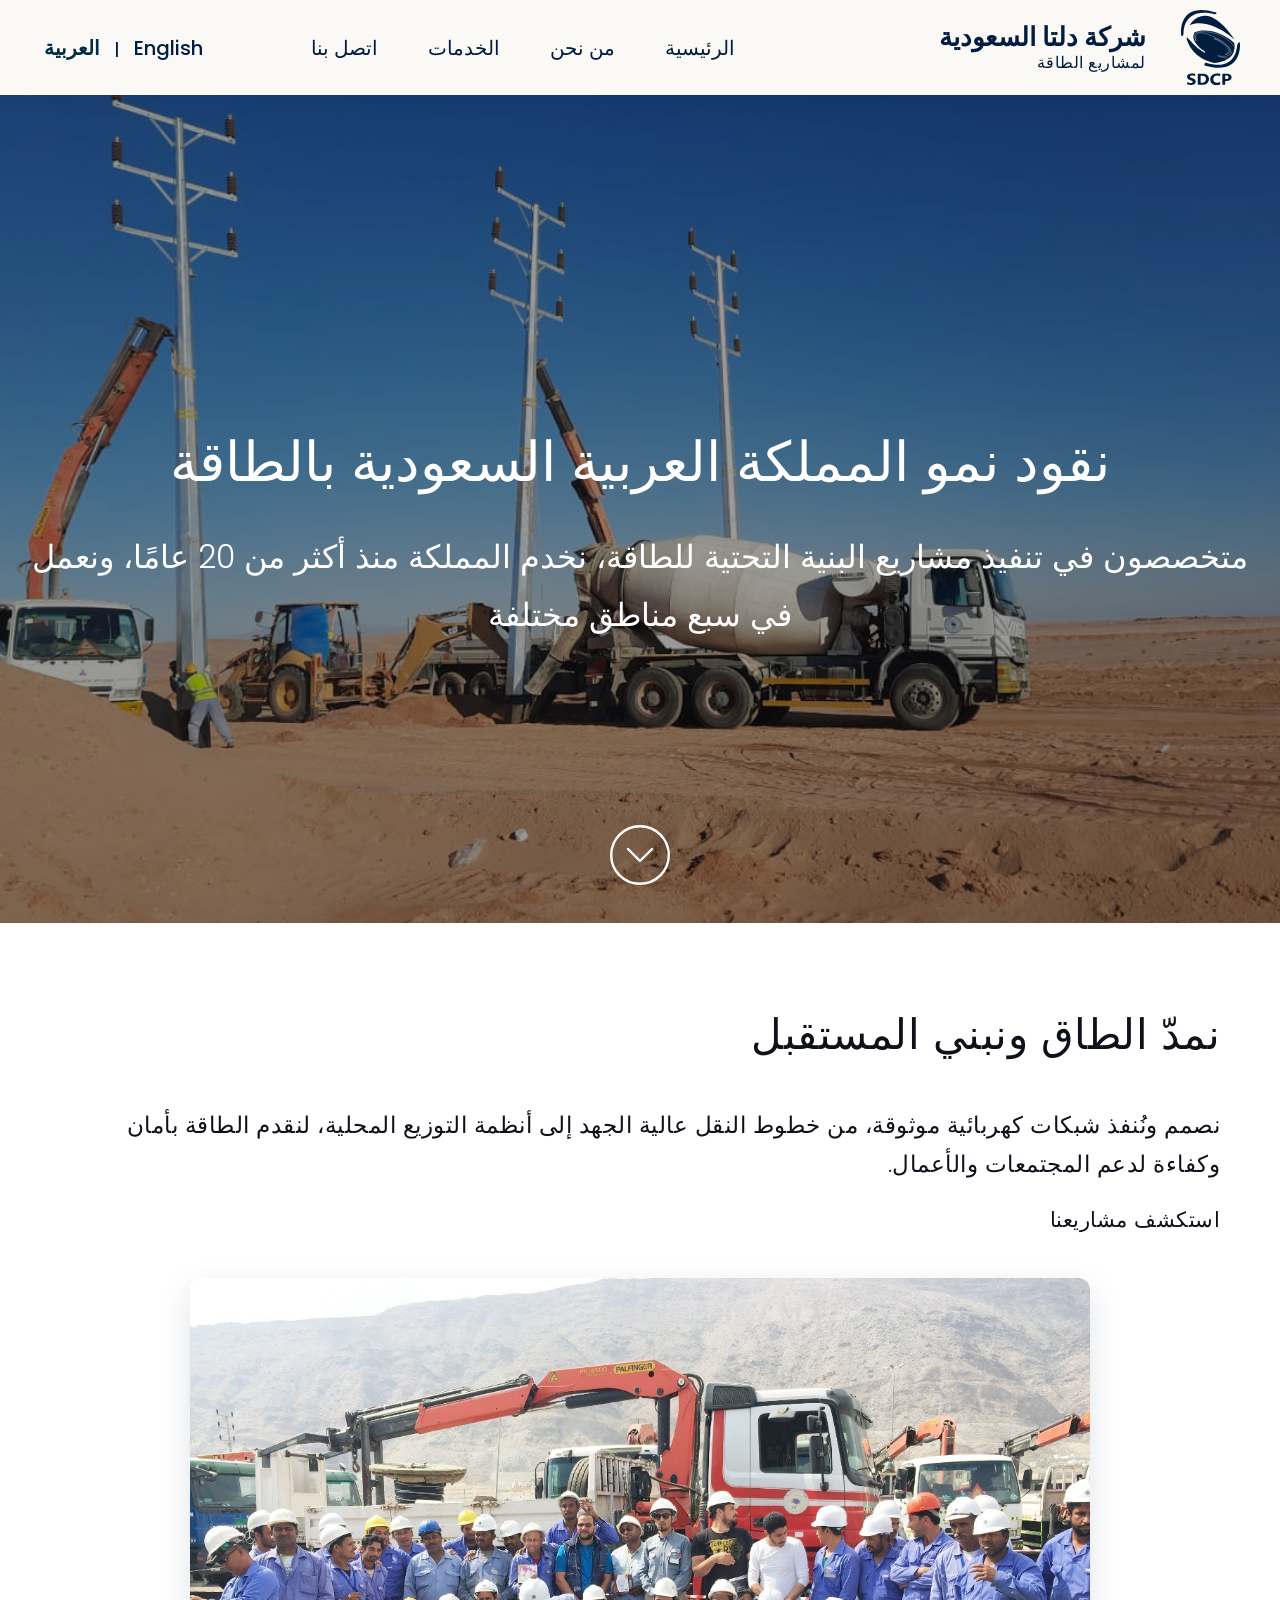
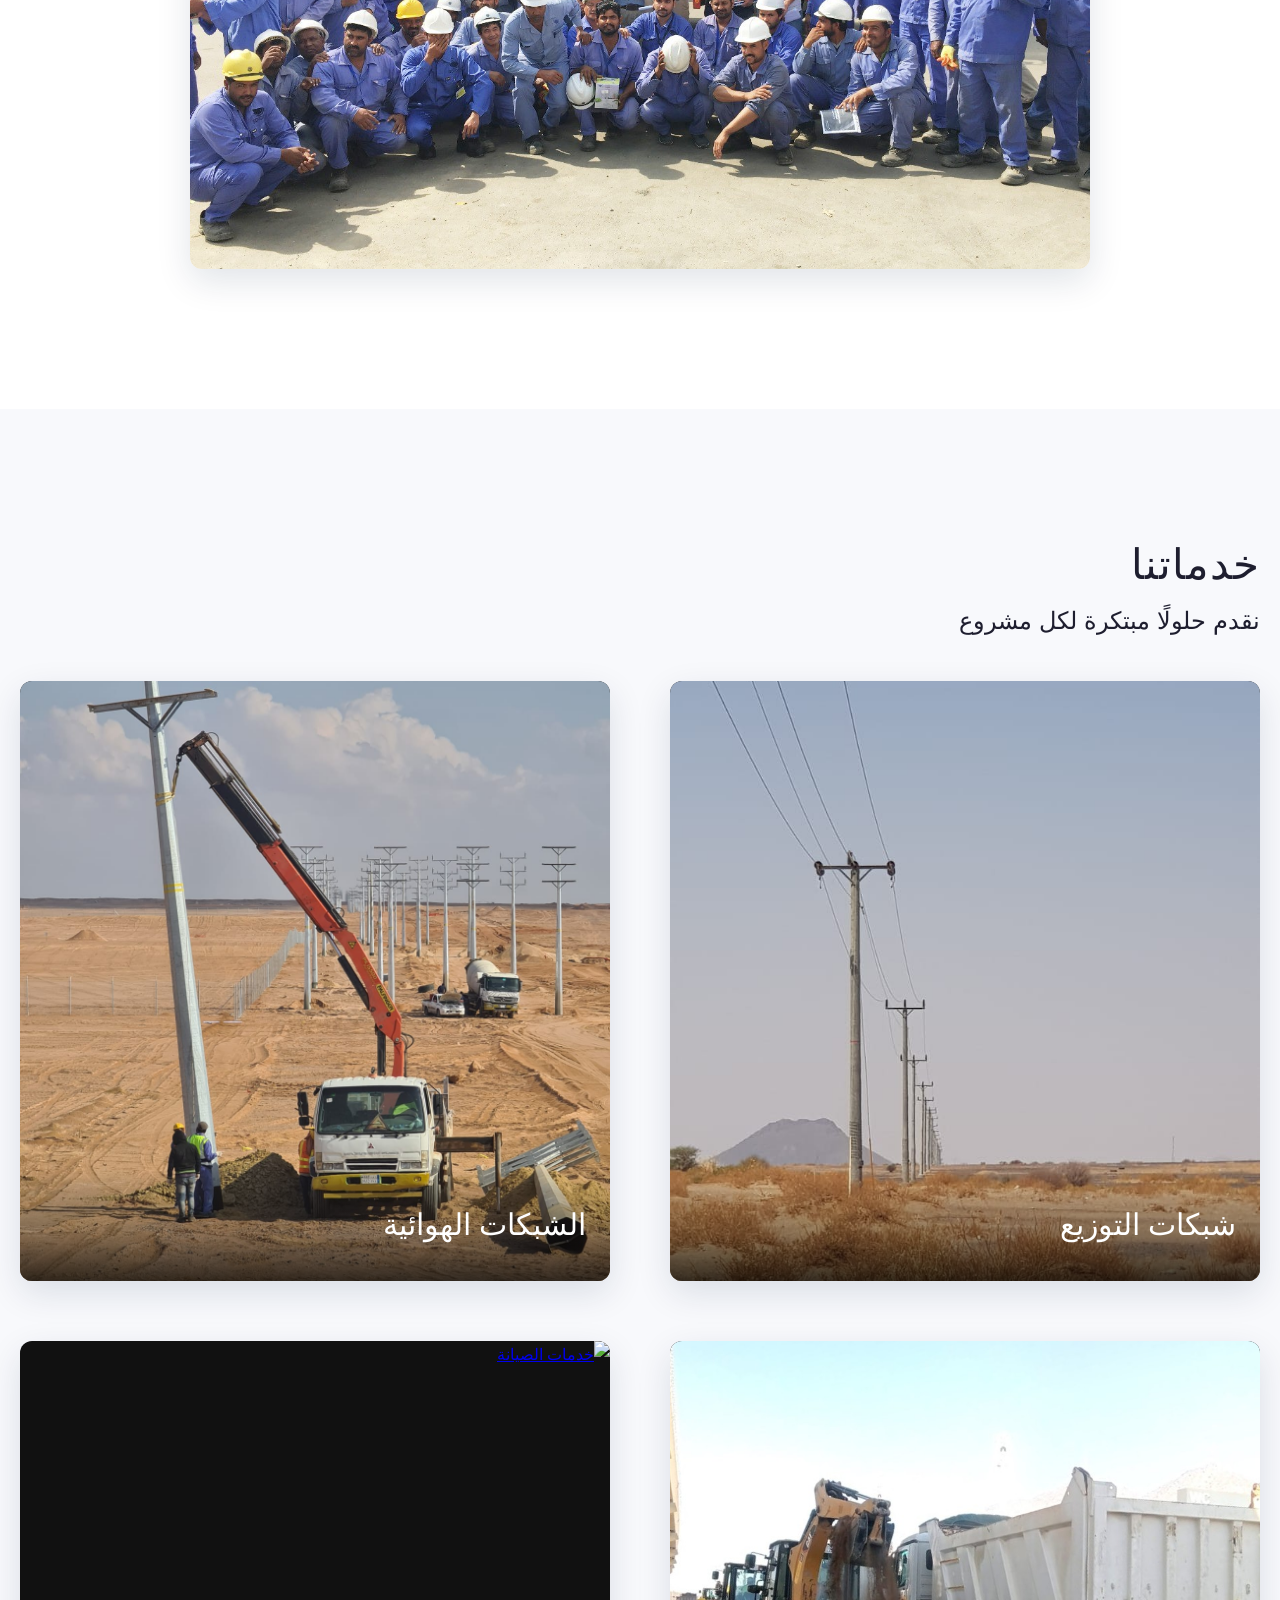
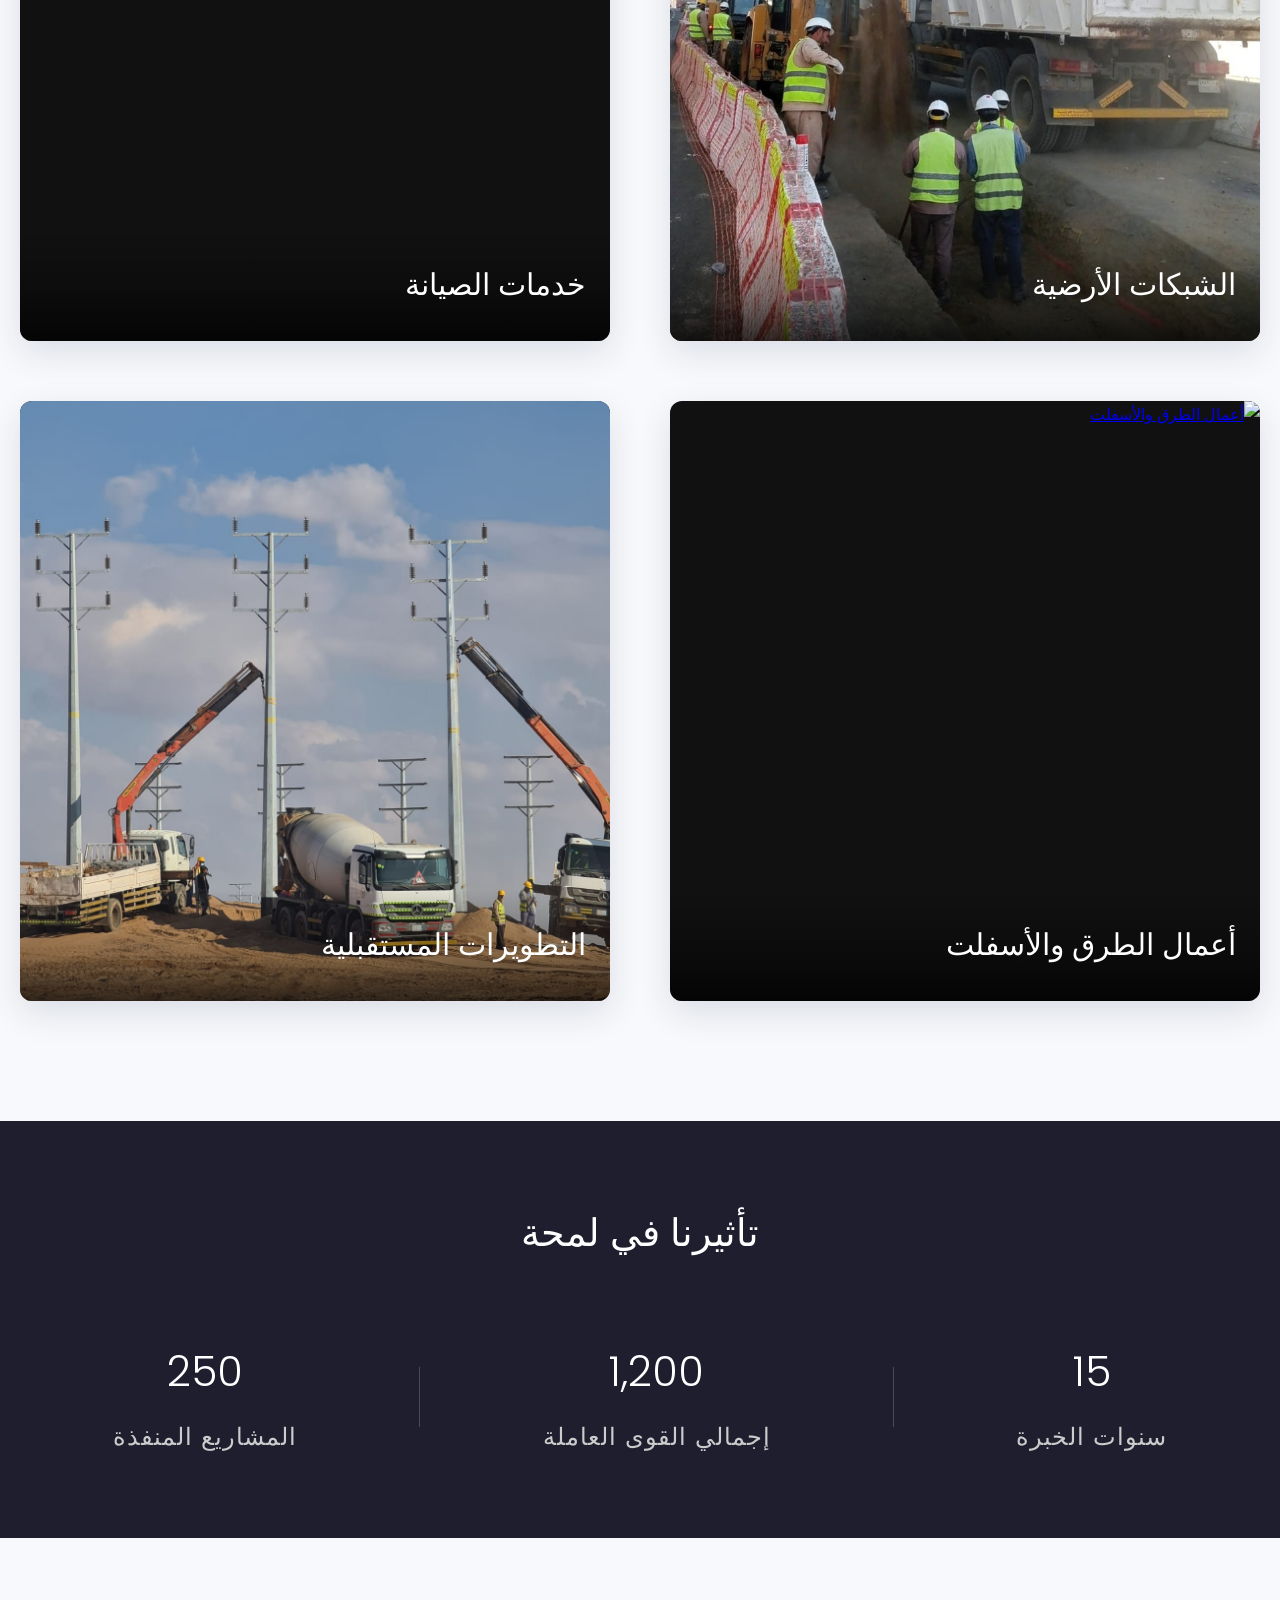
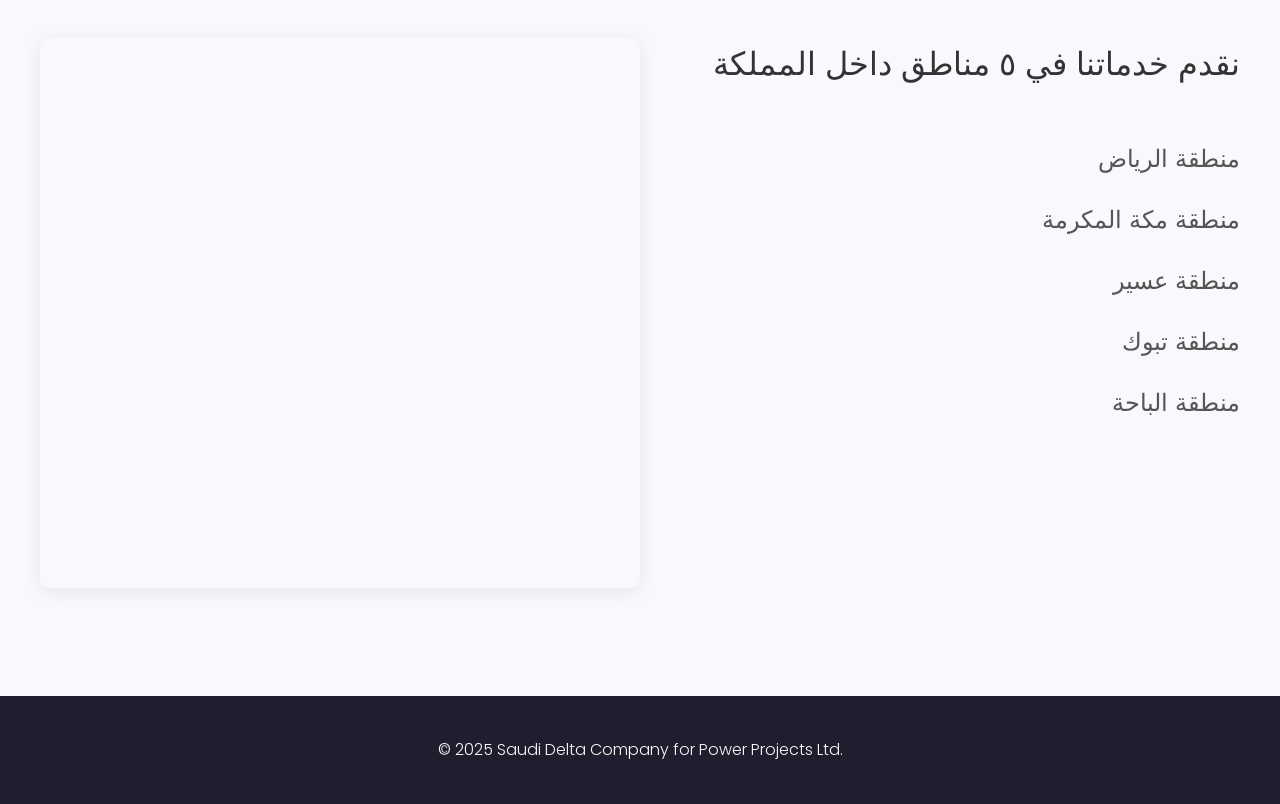
==== ar/index.html @ 8a1d2c35 "Initial commit: professional redesign with mobile-responsive layout, hamburger navigation, and full " ====
<!DOCTYPE html>
<html lang="ar" dir="rtl">
<head>
  <meta charset="UTF-8">
  <meta name="viewport" content="width=device-width, initial-scale=1.0">
  <title>Homepage | SDCP</title>

 <link href="https://fonts.googleapis.com/css2?family=Poppins:wght@100;300;400;500;600&display=swap" rel="stylesheet">

  <link rel="stylesheet" href="../styles/styles.css">
  <link rel="stylesheet" href="../styles/responsive.css">
  <link rel="stylesheet" href="../styles/rtl.css">
</head>
<body>

  <!-- Navigation Bar -->
  <header class="navbar">
  <div class="navbar-inner">
    <div class="logo-container">
      <img src="../media/logo/single_color_logo.svg" alt="Logo" class="logo-image">
      <div class="company-name">
           شركة دلتا السعودية
           <br>
         <span class="subtext">لمشاريع الطاقة</span>
      </div>
    </div>

    <!-- Hamburger button, shown only below 900px (responsive.css). Toggled via main.js;
         mirrors to the left side automatically since dir="rtl" reverses flex order. -->
    <button class="nav-toggle" aria-label="Toggle navigation" aria-expanded="false">
      <span></span><span></span><span></span>
    </button>

    <nav>
      <ul class="nav-links">


        <li><a href="../ar/index.html">الرئيسية</a></li>
        <li><a href="../ar/about.html">من نحن</a></li>
        <li><a href="../ar/services.html">الخدمات</a></li>
        <!-- <li><a href="../ar/projects.html">المشاريع</a></li>   -->
        <li><a href="../ar/contact.html">اتصل بنا</a></li>

      </ul>

      <div class="language-switch">
       <a href="../index.html">English</a>
       <span class="divider">|</span> 
        <a href="../ar/index.html" class="active">العربية</a>
      </div>
    </nav>
  </div>
</header>


<!-- ===== About Us Section ===== -->
<section class="about-us">
  <!-- Video Background -->
  <!-- <video autoplay muted loop playsinline class="about-video"> -->
    <img src="../media/images/front1.jpg" alt="About Us Background" class="about-image">
    <source src="../media/videos/front_test4.mp4" type="video/mp4">
    <!-- Your browser does not support the video tag. -->
  </video>

  <!-- Overlay Content -->
  <div class="about-container">
    <h2>نقود نمو المملكة العربية السعودية بالطاقة</h2>
    <p>
      متخصصون في تنفيذ مشاريع البنية التحتية للطاقة،
      نخدم المملكة منذ أكثر من 20 عامًا، ونعمل في سبع مناطق مختلفة
    </p>
  </div>

  <div class="scroll-down">
  <a href="#business-lines">
     <svg class="arrow-svg" width="60" height="60" viewBox="0 0 50 50" fill="none" xmlns="http://www.w3.org/2000/svg">
      <!-- Circle -->
      <circle cx="25" cy="25" r="24" stroke="white" stroke-width="2"/>
      <!-- Chevron Arrow -->
      <path d="M15 20L25 30L35 20" stroke="white" stroke-width="2" stroke-linecap="round" stroke-linejoin="round"/>
    </svg>
  </a>
</div>
</section>

<!-- ===== Our Business Lines Section ===== -->


<section id="business-lines" class="business-lines">
  <div class="container">
    <!-- First subsection: Electrical Infrastructure -->
    <div class="business-item">
      <div class="business-text">
        <!-- <h2>Powering Communities Empowering Progress</h2> -->
        <h2>نمدّ الطاق ونبني المستقبل</h2>
        <p>
         نصمم ونُنفذ شبكات كهربائية موثوقة، من خطوط النقل عالية الجهد إلى أنظمة التوزيع المحلية، لنقدم الطاقة بأمان وكفاءة لدعم المجتمعات والأعمال.
        </p>

        <!-- Button -->
        <a href="#projects" class="btn-explore">استكشف مشاريعنا</a>
      </div>
      <div class="business-image">
        <img src="../media/images/group_image.jpeg" alt="Logo" class="business-img">
      </div>
    </div>


  </div>
</section>



<section class="services">
  <div class="services-container">
    <h2>خدماتنا</h2>
    <h3 class="services-subtitle">نقدم حلولًا مبتكرة لكل مشروع</h3>

    <div class="service-grid">
      <a href="../ar/services.html" class="service-item">
        <img src="../media/images/services/powertrans1.jpeg" alt="شبكات التوزيع">
        <div class="service-title">شبكات التوزيع</div>
      </a>

      <a href="../ar/services.html" class="service-item">
        <img src="../media/images/services/overground1.jpg" alt="الشبكات الهوائية">
        <div class="service-title">الشبكات الهوائية</div>
      </a>

      <a href="../ar/services.html" class="service-item">
        <img src="../media/images/services/underground2.jpeg" alt="الشبكات الأرضية">
        <div class="service-title">الشبكات الأرضية</div>
      </a>

      <a href="../ar/services.html" class="service-item">
        <img src="../media/images/services/maintenance1.JPG" alt="خدمات الصيانة">
        <div class="service-title">خدمات الصيانة</div>
      </a>

      <a href="../ar/services.html" class="service-item">
        <img src="../media/images/services/asphalt1.jpg" alt="أعمال الطرق والأسفلت">
        <div class="service-title">أعمال الطرق والأسفلت</div>
      </a>

      <a href="../ar/services.html" class="service-item">
        <img src="../media/images/services/future.jpg" alt="التطويرات المستقبلية">
        <div class="service-title">التطويرات المستقبلية</div>
      </a>
    </div>
  </div>
</section>




<!-- ===== Stats / Key Figures Section ===== -->
<section id="key-figures" class="key-figures">
  <div class="key-figures-container">
    <h2 class="figures-title">تأثيرنا في لمحة</h2>
    <div class="figures-grid">
      <div class="figure-item">
        <div class="figure-number" data-target="15">0</div>
        <div class="figure-label">سنوات الخبرة</div>
      </div>
      <div class="divider"></div>
      <div class="figure-item">
        <div class="figure-number" data-target="1200">0</div>
        <div class="figure-label">إجمالي القوى العاملة</div>
      </div>
      <div class="divider"></div>
      <div class="figure-item">
        <div class="figure-number" data-target="250">0</div>
        <div class="figure-label">المشاريع المنفذة</div>
      </div>
    </div>
  </div>
</section>


<section id="locations" class="locations" dir="rtl">
  <div class="locations-container">
    <div class="locations-text">
      <p class="locations-intro">
        نقدم خدماتنا في ٥ مناطق داخل المملكة
      </p>

      <ul class="locations-list">
        <!-- منطقة الرياض -->
        <li data-map="https://www.google.com/maps?q=الرياض,+السعودية&output=embed">
          منطقة الرياض
        </li>

        <!-- منطقة مكة المكرمة -->
        <li data-map="https://www.google.com/maps?q=مكة+المكرمة,+السعودية&output=embed">
          منطقة مكة المكرمة
        </li>

        <!-- منطقة عسير -->
        <li data-map="https://www.google.com/maps?q=أبها,+السعودية&output=embed">
          منطقة عسير
        </li>

        <!-- منطقة تبوك -->
        <li data-map="https://www.google.com/maps?q=تبوك,+السعودية&output=embed">
          منطقة تبوك
        </li>

        <!-- منطقة الباحة -->
        <li data-map="https://www.google.com/maps?q=الباحة,+السعودية&output=embed">
          منطقة الباحة
        </li>
      </ul>
    </div>

    <div class="locations-map">
      <iframe id="map-frame" 
        src="https://www.google.com/maps?q=الرياض,+السعودية&output=embed">
        width="100%" height="450" style="border:0;" allowfullscreen="" loading="lazy">
      </iframe>
    </div>
  </div>
</section>



<script src="../js/main.js"></script>
</body>

<footer class="footer" dir="ltr">
  <div class="footer-container">
    <p>© 2025 Saudi Delta Company for Power Projects Ltd.</p>
  </div>
</footer>

</html>
---- styles/styles.css ----
/* =========================================================================
   SAUDI DELTA COMPANY (SDCP) — SITE STYLESHEET
   Shared styles for every page (navbar, footer, homepage sections).
   Page-specific styles live in about.css / services.css / contact.css.
   Breakpoint rules live in responsive.css; Arabic/RTL overrides in rtl.css.
   ========================================================================= */

/* Reset and Base Styles */
* {
  margin: 0;
  padding: 0;
  box-sizing: border-box;
}

/* Design tokens — reused across styles.css and the page-specific files
   (about.css / services.css / contact.css) via var(--token-name). */
:root {
  --navy: #031d40;
  --navy-deep: #1E1E2F;
  --teal: #026773;
  --ink: #1a1a1a;
  --muted: #555;
  --off-white: #FAF9F6;
  --panel: #f8f9fc;
  --shadow-sm: 0 4px 16px rgba(3, 29, 64, 0.08);
  --shadow-md: 0 12px 35px rgba(3, 29, 64, 0.12);
  --shadow-lg: 0 20px 60px rgba(3, 29, 64, 0.18);
}

html {
  -webkit-text-size-adjust: 100%; /* prevents iOS Safari from auto-zooming text */
}

body {
  background-color: #1E1E2F;
  font-family: 'Poppins', sans-serif  ;
  font-weight: 300;
  line-height: 1.7;
  color: #DCE5F5;
  overflow-x: hidden; /* guards against any element accidentally overflowing the viewport width on mobile */
}

img { max-width: 100%; display: block; }

/* =========================================================
   NAVIGATION BAR
   Sticky header shared by every page. On screens ≤900px the
   inline nav collapses into a dropdown driven by .nav-toggle
   (see rules below) — behavior lives in responsive.css / main.js.
========================================================= */
.navbar {

  display: flex;
  justify-content: space-between;
  align-items: center;
  padding: 10px 0px;
  background-color: #FAF9F6;
  position: sticky;
  top: 0;
  left: 0;
  width: 100%;
  z-index: 1000;
  box-shadow: 0 2px 20px rgba(3, 29, 64, 0.06);
}

.navbar-inner {
  display: flex;
  justify-content: space-between;
  align-items: center;
  width: 100%;
  max-width: 1700px;   /* limits width so it looks centered on large screens */ 
  margin: 0 auto;      /* centers it horizontally */
  padding: 0px 40px;     /* pushes logo right & nav-links left */
}


.logo-image {
  height: 75px; /* smaller height */
  width: auto;  /* maintain aspect ratio */
}


.logo-container {
  display: flex;
  align-items: center;
  gap: 35px;
}

/* .company-name {
  font-weight: bold;
  font-size: 22px;
  color: #031d40;
  letter-spacing: 0.5px;
} */


.company-name {
  font-family: 'Poppins', sans-serif;
  font-weight: 700;
  font-size: 26px;
  color: #031d40;
  line-height: 1.1;
  display: flex;
  flex-direction: column;
}

.company-name .subtext {
  font-family: 'Poppins', sans-serif;
  font-weight: 300;
  font-size: 16px;
  color: #031d40; /* soft blue accent or pick a subtle grey */
  margin-top: 2px;
  letter-spacing: 0.5px;
}


nav {
  flex-grow: 1;
  text-align: right;
}

/* Mobile nav toggle (hamburger button).
   Hidden by default (desktop); responsive.css sets display:flex under
   900px. Clicking it toggles ".nav-open" on <nav> and ".active" on this
   button via the JS in main.js, which also flips the three bars into an X. */
.nav-toggle {
  display: none;
  flex-direction: column;
  justify-content: center;
  align-items: center;
  gap: 5px;
  width: 40px;
  height: 40px;
  background: none;
  border: none;
  cursor: pointer;
  z-index: 1100;
  flex-shrink: 0;
}

.nav-toggle span {
  display: block;
  width: 26px;
  height: 2px;
  background-color: #031d40;
  border-radius: 2px;
  transition: transform 0.3s ease, opacity 0.3s ease;
}

.nav-toggle.active span:nth-child(1) {
  transform: translateY(7px) rotate(45deg);
}

.nav-toggle.active span:nth-child(2) {
  opacity: 0;
}

.nav-toggle.active span:nth-child(3) {
  transform: translateY(-7px) rotate(-45deg);
}

.nav-links {
  list-style: none;
  display: inline-flex;
  gap: 30px;

}

.nav-links a {
  text-decoration: none;
  color: #031d40;
  font-weight: 500;
  font-size: 20px;
  transition: color 0.3s ease;
}


.nav-links a:hover {
  color: #026773;
}


/* Language Switcher in Navbar */
.language-switch {
  margin-left: 100px;
  display: inline-block;
}

.language-switch a {
  color: #031d40;
  text-decoration: none;
  font-weight: 500;
  font-size: 20px;
  margin: 0 4px;
  transition: color 0.3s ease;
}

.language-switch a:hover {
  color: #012e40;
}

.language-switch .active {
  font-weight: bold;
  color: #012e40;
}


.language-switch .divider {
  color: #031d40; /* dark blue, same as text or adjust as you like */
  margin: 0 6px;
  font-weight: 500;
  opacity: 1; /* optional, for a softer look */
  transition: color 0.3s ease, opacity 0.3s ease;
}

.language-switch:hover .divider {
  color: #012e40; /* light blue on hover, optional */
  opacity: 1;
}





/* Hero Image */
.hero {
  margin-top: 80px;
  width: 100%;
  height: 70vh;
  background-image: url('media/hero-placeholder.jpg');
  background-size: cover;
  background-position: center;
}



/* =========================================================
   HOMEPAGE HERO ("About Us" section — the full-bleed image
   with the "Powering The Growth of Saudi Arabia" headline)
========================================================= */
.about-us {
  position: relative;      /* parent for overlay and video */
  overflow: hidden;
  min-height: 92vh;        /* scales with the viewport instead of a fixed pixel height */
  display: flex;
  align-items: center;     /* vertically centers the headline over the photo at any screen size */
  justify-content: center;
  padding: 140px 20px 100px;
  text-align: center;
  background: #1E1E2F;    /* fallback color */
  color: #DCE5F5;
}

/* Video behind everything */
.about-video {
  position: absolute;
  top: 0;
  left: 0;
  width: 100%;
  height: 100%;
  object-fit: cover;
  z-index: 0;             /* below content */
  pointer-events: none;
}

.about-image {
  position: absolute;
  top: 0;
  left: 0;
  width: 100%;
  height: 100%;
  object-fit: cover;
  z-index: 0;             /* Keep it behind the text */
  pointer-events: none;   /* Makes sure it doesn’t interfere with clicks */
  opacity: 0.5  5;          /* Optional: softens the image for text readability */
}

/* Overlay layer */
.about-us::before {
  content: "";
  position: absolute;
  top: 0;
  left: 0;
  width: 100%;
  height: 100%;
  background: rgba(0,0,0,0.4); /* semi-transparent dark overlay */
  z-index: 1;             /* above video but below content */
}

/* Text container */
.about-container {
  position: relative;
  z-index: 2;             /* top layer */
  max-width: 1700px;
  margin: 0 auto;
}

/* Sharper text */
/* .about-container h2,
.about-container p {
  text-shadow: 1px 1px 4px rgba(0,0,0,0.7);
} */

/* clamp(min, preferred, max) gives fluid type: the font scales smoothly
   with viewport width between the min/max instead of jumping at fixed
   breakpoints. Used throughout this file and the page-specific stylesheets
   for headings/body copy so text never overflows on small screens. */
.about-container h2 {
  font-size: clamp(30px, 5.5vw, 55px);
  font-weight: 300;
  margin-bottom: 20px;
  color: #ffffff;
}

.about-container p {
  font-size: clamp(16px, 2.4vw, 30px);
  font-weight: 300;
  line-height: 1.8;
  color: #ffffff;
}




/* ===== Our Business Lines Section ===== */
.business-lines {
  background-color: #ffffff; /* dark background */
  color: #0F111A; /* light text */
  padding: 80px 20px;
}

.business-lines h2 {
  text-align: left;
  font-weight: 300;
  font-size: clamp(28px, 4vw, 42px);
  color: #0F111A; /* light blue accent */
  margin-bottom: 40px;
}

.business-item {
  display: flex;
  align-items: center;
  justify-content: space-between;
  gap: 40px;
  margin-bottom: 60px;
  flex-wrap: wrap; /* for responsiveness */
  /* padding-top: 50px; */
}


.business-text {
  flex: 1 1 400px; /* text takes at least 400px, grows if space available */
  font-weight: 300;       /* Light weight for elegance */
  line-height: 1.5;       /* Makes text airy and readable */
  letter-spacing: 0.5px;  /* Subtle spacing for elegance */
  /* color: #000000;         Assuming a dark background   */
}

.business-text p {
  font-size: clamp(16px, 1.8vw, 24px);
  line-height: 1.7;
}


/* Minimal Underline Button */
.btn-explore {
  display: inline-block;
  margin-top: 20px;
  font-family: 'Poppins', sans-serif;  /* same font */
  font-weight: 300;                     /* light and elegant */
  font-size: 21px;
  color: #0F111A;                       /* adjust for your background */
  text-decoration: none;
  position: relative;
  padding-bottom: 2px;                  /* space for underline */
  transition: all 0.3s ease;
}

/* Underline effect on hover */
.btn-explore::after {
  content: '';
  position: absolute;
  width: 0;
  height: 2px;           /* thickness of underline */
  bottom: 0;
  left: 0;
  background-color: #0F111A;  /* same color as text */
  transition: width 0.3s ease;
}

.btn-explore:hover::after {
  width: 100%;           /* full underline appears on hover */
}


.business-lines .container {
  max-width: 1700px;   /* same as navbar max-width */
  margin: 0 auto;      /* centers container */
  padding: 0 40px;     /* pushes content away from screen edges */
}

.business-img {
  width: 1500px;       /* fill the parent flex width */
  height: auto;      /* maintain aspect ratio */
  max-width: 900px;  /* limit max width */
  border-radius: 12px;
  box-shadow: var(--shadow-md);
}

.business-image {
  flex: 1 1 400px; /* image takes at least 400px, grows if space available */
  display: flex;
  justify-content: center;
  align-items: center;
}

/* =========================================================
   GET IN TOUCH — closing CTA band, reused on every page
========================================================= */
.get-in-touch {
  background-color: #ffffff; /* changed from dark to light */
  color: #1a1a1a; /* dark text for contrast */
  text-align: center;
  padding: 80px 20px;
}

.get-in-touch .container {
  max-width: 900px;
  margin: 0 auto;
}

.get-in-touch h2 {
  font-size: clamp(28px, 4vw, 42px);
  font-weight: 600;
  margin-bottom: 20px;
  color: #1a1a1a; /* ensure title is dark */
}

.get-in-touch p {
  font-size: 20px;
  line-height: 1.7;
  margin-bottom: 35px;
  color: #555; /* slightly darker grey for readability */
}

/* Minimal Underline Button for Get in Touch */
.get-in-touch .btn-contact {
  display: inline-block;
  margin-top: 20px;
  font-family: 'Poppins', sans-serif;
  font-weight: 500;          /* slightly bolder for clarity */
  font-size: 21px;
  color: #0F111A;            /* dark text for light background */
  text-decoration: none;
  position: relative;
  padding-bottom: 3px;       /* space for underline */
  transition: all 0.3s ease;
}

/* Underline effect on hover */
.get-in-touch .btn-contact::after {
  content: '';
  position: absolute;
  width: 0;
  height: 2px;               /* thickness of underline */
  bottom: 0;
  left: 0;
  background-color: #0F111A; /* same color as text */
  transition: width 0.3s ease;
}

.get-in-touch .btn-contact:hover::after {
  width: 100%;               /* full underline appears on hover */
}

/* Slider container */
.slider {
  position: relative;
  /* width: 100%; */
  /* margin: auto; */
  /* overflow: hidden; */

  width: 900px;       /* fill the parent flex width */
  height: 500px;      /* maintain aspect ratio */
  max-width: 900px;  /* limit max width */
  border-radius: 5px;
}

/* Slide images */
.slide {
  width: 900px;       /* fill the parent flex width */
  height: 500px;      /* maintain aspect ratio */
  display: none;
  object-fit: cover;
  transition: opacity 0.6s ease;
  border-radius: 14px;
}

.slide.active {
  display: block;
  opacity: 1;
}

/* Arrows */
.arrow {
  position: absolute;
  top: 50%;
  transform: translateY(-50%);
  padding: 12px;
  background: rgba(255, 255, 255, 0.4);
  border: none;
  border-radius: 50%;
  cursor: pointer;
  font-size: 20px;
  font-weight: bold;
  color: white;
  backdrop-filter: blur(4px);
  transition: 0.2s;
}

.arrow:hover {
  background: rgba(255, 255, 255, 0.7);
}

/* Positioning */
.left-arrow {
  left: 10px;
}

.right-arrow {
  right: 10px;
}




/* =========================================================
   SERVICES SECTION (homepage grid — links out to services.html)
========================================================= */
.services {
  background: #f8f9fc; /* light neutral background */
  padding: 120px 20px;
  text-align: left;
}

.services-container {
  max-width: 1600px;
  margin: 0 auto;
}

.services h2 {
  font-size: clamp(28px, 4vw, 42px);
  font-weight: 300;
  color: #1E1E2F;
  letter-spacing: 1px;
}

.services-subtitle {
  font-family: 'Poppins', sans-serif;
  font-weight: 300;
  font-size: clamp(15px, 2vw, 21px);
  color: #1E1E2F;  /* or your text color */
  margin-bottom: 40px;
}



/* Grid for service cards */
.service-grid {
  display: grid;
  grid-template-columns: repeat(auto-fit, minmax(400px, 1fr));
  gap: 60px;
}

/* Each card */
.service-item {
  position: relative;
  height: 600px;
  border-radius: 12px;
  overflow: hidden;
  box-shadow: var(--shadow-md);
  transition: transform 0.4s ease, box-shadow 0.4s ease;
  background: #111;
}

.service-item img {
  width: 100%;
  height: 100%;
  object-fit: cover;
  transition: transform 0.6s ease, filter 0.4s ease;
}

/* Overlay title */
.service-title {
  position: absolute;
  bottom: 0;
  left: 0;
  width: 100%;
  padding: 30px 24px;
  font-size: clamp(19px, 2.5vw, 30px);
  font-weight: 300;
  color: #fff;
  text-align: left;
  z-index: 2;
  background: linear-gradient(to top, rgba(0, 0, 0, 0.75) 0%, rgba(0, 0, 0, 0.35) 40%, rgba(0, 0, 0, 0) 100%);
}

/* Hover Effects */
.service-item:hover img {
  transform: scale(1.08);
  filter: brightness(0.8);
}

.service-item:hover {
  transform: translateY(-8px);
  box-shadow: 0 12px 35px rgba(0,0,0,0.25);
}


/* =========================================================
   KEY FIGURES — the "15 years / 1,200 workforce / 250 projects"
   stat strip. Numbers count up via the JS in main.js, reading
   each .figure-number's data-target attribute.
========================================================= */
.key-figures {
  background-color: transparent; /* or your section background */
  color: #ffffff;
  padding: 80px 0;
  text-align: center;
}

.key-figures-container {
  max-width: 1600px;
  margin: 0 auto;
}

.figures-title {
  font-family: 'Poppins', sans-serif;
  font-weight: 300;
  font-size: clamp(26px, 4vw, 38px);
  margin-bottom: 70px;
  text-align: center;
}

.figures-grid {
  display: flex;
  justify-content: center;
  align-items: center;
  flex-wrap: wrap;
  /* gap scales down on narrow screens — a fixed 150px gap left a huge
     empty space once items wrapped onto their own line on mobile */
  gap: clamp(40px, 8vw, 150px);
}

.figure-item {
  text-align: center;
  padding: 0 20px;
}

.figure-number {
  font-size: clamp(30px, 4vw, 42px);
  font-weight: 300;
  color: #ffffff;
  margin-bottom: 10px;
  transition: color 0.3s ease;
}

.figure-label {
  font-size: clamp(15px, 1.8vw, 21px);
  font-weight: 300;
  color: #cccccc;
  text-transform: uppercase;
  letter-spacing: 1px;
}

/* Vertical divider between stats on desktop; responsive.css turns this
   into a short horizontal rule once .figures-grid stacks on mobile. */
.divider {
  width: 1px;
  height: 60px;
  background-color: rgba(255, 255, 255, 0.2);
}


/* =========================================================
   LOCATIONS — region list + Google Map (map src swaps via
   the click handler in main.js reading each li's data-map)
========================================================= */
.locations {
  background-color: #f8f9fc;
  padding: 100px 0;
  color: #222;
}

.locations-container {
  display: grid;
  grid-template-columns: 1fr 1fr;
  gap: 0px;
  align-items: start;
  max-width: 1600px;
  margin: 0 auto;
  padding: 0 40px;
}

.locations-intro {
  font-family: 'Poppins', sans-serif;
  font-weight: 300;
  font-size: clamp(22px, 3.2vw, 32px);
  line-height: 1.6;
  color: #333;
  margin-bottom: 40px;
  max-width: 550px;
}

.locations-list {
  list-style: none;
  padding: 0;
  margin: 0;
}

.locations-list li {
  font-family: 'Poppins', sans-serif;
  font-weight: 300;
  font-size: 21px;
  color: #555;
  padding: 10px 0;
  cursor: pointer;
  display: block; 
  position: relative;
  transition: color 0.3s ease;
  width: fit-content; /* line matches text width */
}

/* subtle underline on hover */
.locations-list li::after {
  content: '';
  position: absolute;
  left: 0;
  bottom: 0;
  width: 0;
  height: 1px; /* consistent base */
  background-color: #222;
  transform: scaleY(1.5); /* scale visually to match 1.5px */
  transform-origin: bottom;
  transition: width 0.3s ease, transform 0.3s ease;
}

.locations-list li:hover::after {
  width: 100%; /* matches text width */
}

.locations-list li:hover {
  color: #000;
}


.locations-map iframe {
  width: 100%;
  height: 550px;
  border-radius: 10px;
  border: 0;
  box-shadow: 0 4px 20px rgba(0, 0, 0, 0.08);
}

.scroll-down {
  position: absolute;
  bottom: 30px;
  left: 50%;
  transform: translateX(-50%);
  cursor: pointer;
  z-index: 100;
}

.scroll-down svg.arrow-svg {
  transition: all 0.3s ease;
}

.scroll-down svg.arrow-svg:hover circle {
  stroke-opacity: 0.6; /* Slightly transparent circle on hover */
}

.scroll-down svg.arrow-svg:hover path {
  stroke-opacity: 0.6; /* Slightly transparent arrow on hover */
}


#business-lines {
  scroll-margin-top: 95px; /* offsets the anchor jump so it lands below the sticky navbar, not under it */
}

html {
  scroll-behavior: smooth;
}

/* =========================================================
   FOOTER — shared across every page
========================================================= */
.footer {
  background-color: #1E1E2F;; /* dark footer */
  color: #f8f8f8;
  padding: 40px 20px;
  text-align: center;
  font-family: 'Poppins', sans-serif;
  font-weight: 300;
  font-size: 16px;
}

.footer-container {
  max-width: 1200px;
  margin: 0 auto;
}
---- styles/responsive.css ----
/* =========================================================
   RESPONSIVE STYLESHEET
   Breakpoints: 1024px (tablet), 900px (nav switch), 768px (large phone),
   480px (small phone)

   Load order matters: this file must be linked on every page AFTER
   styles.css and the page-specific stylesheet (about/services/contact
   .css), and BEFORE rtl.css on Arabic pages — rtl.css needs to win the
   cascade for a few RTL-specific mobile overrides (see its bottom section).
========================================================= */

/* =========================
   General container spacing
========================= */
@media (max-width: 768px) {
  .navbar-inner,
  .business-lines .container,
  .services-container,
  .key-figures-container,
  .locations-container,
  .get-in-touch .container,
  .divisions-section .container,
  .services-section .container,
  .contact-grid,
  .who-container {
    padding-left: 20px;
    padding-right: 20px;
  }
}

/* =========================================================
   NAVIGATION — mobile hamburger menu
   Below 900px the inline nav collapses into a dropdown panel
========================================================= */
@media (max-width: 900px) {
  .navbar-inner {
    padding: 0 20px;
    /* becomes the containing block for the absolutely-positioned <nav>
       dropdown below; border-box sizing means it still spans full width
       despite the padding, so the dropdown lines up edge-to-edge */
    position: relative;
  }

  .logo-image {
    height: 54px;
  }

  .logo-container {
    gap: 14px;
  }

  .company-name {
    font-size: 17px;
  }

  .company-name .subtext {
    font-size: 12px;
  }

  .nav-toggle {
    display: flex;
  }

  /* Collapsed by default (max-height: 0 + overflow: hidden). main.js
     toggles the .nav-open class on click, which animates it open —
     using max-height instead of display/visibility so the transition
     can animate smoothly. */
  .navbar-inner nav {
    position: absolute;
    top: 100%;
    left: 0;
    width: 100%;
    flex-grow: 0;
    background-color: #FAF9F6;
    box-shadow: 0 16px 30px rgba(3, 29, 64, 0.12);
    max-height: 0;
    overflow: hidden;
    transition: max-height 0.35s ease;
    text-align: left;
  }

  .navbar-inner nav.nav-open {
    max-height: 640px; /* comfortably taller than the open menu's real content height */
  }

  .nav-links {
    flex-direction: column;
    align-items: flex-start;
    gap: 4px;
    padding: 20px 30px 10px;
  }

  .nav-links a {
    display: block;
    width: 100%;
    padding: 10px 0;
    font-size: 18px;
  }

  .language-switch {
    display: block;
    margin: 10px 30px 24px;
  }
}

/* =========================
   About Us / Hero
========================= */
@media (max-width: 768px) {
  .about-us {
    min-height: 80vh;
    padding: 130px 20px 80px;
  }
}

@media (max-width: 480px) {
  .about-us {
    min-height: 72vh;
    padding: 120px 16px 70px;
  }
}

/* =========================
   Business Lines Section
========================= */
@media (max-width: 900px) {
  .business-item {
    flex-direction: column;
    align-items: flex-start;
  }

  .business-image {
    margin-top: 10px;
    width: 100%;
  }

  .business-img {
    width: 100%;
    max-width: 100%;
  }
}

/* =========================
   Services (grid on homepage)
========================= */
@media (max-width: 1024px) {
  .service-item { height: 420px; }
}

@media (max-width: 768px) {
  .service-grid {
    grid-template-columns: 1fr;
  }
  .service-item { height: 320px; }
}

/* =========================
   Key Figures / Stats
========================= */
@media (max-width: 700px) {
  .figures-grid {
    flex-direction: column;
    gap: 32px;
  }

  .key-figures .divider {
    width: 60px;
    height: 1px;
  }
}

/* =========================
   Locations
========================= */
@media (max-width: 1000px) {
  .locations-container {
    grid-template-columns: 1fr;
    text-align: center;
  }

  .locations-map iframe {
    max-width: 100%;
    margin-bottom: 40px;
  }

  .locations-list li {
    width: 100%;
    text-align: center;
  }

  .locations-list li::after {
    left: 50%;
    transform: translateX(-50%);
  }
}

/* =========================
   Who We Are Section (About page)
========================= */
@media (max-width: 1024px) {
  .who-container {
    grid-template-columns: 1fr;
    gap: 40px;
  }

  .who-image {
    height: 320px;
  }
}

/* =========================
   Company Divisions Section (About page)
========================= */
@media (max-width: 1024px) {
  .division-row {
    grid-template-columns: 1fr;
    gap: 30px;
    direction: ltr;
    margin-bottom: 60px;
  }
  .division-row:nth-child(even) .division-text {
    text-align: left;
  }
  .division-image {
    height: 260px;
  }
}

/* =========================
   Services Page (zig-zag rows)
========================= */
@media (max-width: 1024px) {
  .service-row {
    grid-template-columns: 1fr;
    gap: 30px;
    direction: ltr;
    margin-bottom: 50px;
  }

  .service-row:nth-child(even) .service-text {
    padding-left: 0;
  }

  .service-image {
    height: 260px;
  }
}

/* =========================
   Contact Page
========================= */
@media (max-width: 1024px) {
  .contact-grid {
    grid-template-columns: 1fr;
    gap: 40px;
  }
}

@media (max-width: 768px) {
  .contact-hero {
    padding: 150px 20px 80px;
  }
}

@media (max-width: 480px) {
  .contact-form {
    padding: 26px;
  }
}

/* =========================
   Get in Touch (shared)
========================= */
@media (max-width: 768px) {
  .get-in-touch {
    padding: 60px 20px;
  }
}

/* =========================
   Footer
========================= */
@media (max-width: 480px) {
  .footer {
    padding: 30px 16px;
    font-size: 14px;
  }
}
---- styles/rtl.css ----
/* =========================================================
   RTL OVERRIDES — Arabic pages only (html[dir="rtl"])
   Loaded last on every ar/*.html page, after styles.css, the
   page-specific stylesheet, and responsive.css, so these rules
   win the cascade. Two jobs: (1) bump a few font sizes since
   Arabic script reads slightly small at the Latin sizes below,
   and (2) mirror layout details (alignment, underline direction,
   zig-zag row order) that don't flip automatically with dir="rtl".
   ========================================================= */

html[dir="rtl"] .about-container p {
  font-size: 32px;
}

html[dir="rtl"] .services-subtitle {
    font-size: 24px;
}

html[dir="rtl"] .figure-label {
    font-size: 24px;
}

html[dir="rtl"] .locations-list li {
    font-size: 24px;
}

html[dir="rtl"] nav {
  text-align: left;
}

html[dir="rtl"] .nav-links li {
  margin-left: 0;
  margin-right: 20px; /* spacing between items */
}

html[dir="rtl"] .language-switch {
  margin-left: 0px;
  margin-right: 100px;
}


html[dir="rtl"] .services {
    text-align: right;
}

/* Base RTL override */
html[dir="rtl"] .service-title {
  text-align: right;
}

html[dir="rtl"] .business-lines h2 {
    text-align: right;  
}


html[dir="rtl"] .locations-list li::after {
  left: auto;    /* disable left */
  right: 0;      /* start from right */
}


html[dir="rtl"] .btn-explore::after {
  left: auto;    /* disable left */
  right: 0;      /* start from right */
}

html[dir="rtl"] .get-in-touch .btn-contact::after {
  left: auto;    /* disable left */
  right: 0;      /* start from right */
}


/* Alternate row for zig-zag */
html[dir="rtl"] .division-row:nth-child(even) {
  direction: ltr;
}

html[dir="rtl"] .division-row:nth-child(even) .division-text {
  text-align: right;
}

html[dir="rtl"] .division-text p {
  font-size: 22px;
  color: #555;
  line-height: 1.8;
  margin-bottom: 10px;
  direction: rtl;
}


html[dir="rtl"] .who-eyebrow {
    font-size: 22px;
}

html[dir="rtl"] .who-text p { 
    font-size: 24px;
}

html[dir="rtl"] .divisions-section .section-intro {
    font-size: 26px;
}

html[dir="rtl"] .get-in-touch p {
    font-size: 22px;
}

html[dir="rtl"] .contact-hero .hero-subtitle {
    font-size: 25px;
    max-width: 480px;
}

html[dir="rtl"] .contact-info p {
    font-size: 20px;
}

html[dir="rtl"] .contact-form label {
    font-size: 18px;
}

html[dir="rtl"] .service-row:nth-child(even) {
  direction: ltr;
}

html[dir="rtl"] .service-row:nth-child(even) .service-text {
  direction: rtl;
  text-align: right;
  padding-right: 60px;
}

html[dir="rtl"] .services-title {
    font-size: 26px;
}
html[dir="rtl"] .services-description {
    font-size: 24px;
}

html[dir="rtl"] .service-text p {
    font-size: 24px;
}

/* ===== Mobile nav overrides =====
   The desktop rules above (.nav-links li margin-right, .language-switch
   margin-right: 100px) use an [dir="rtl"] attribute selector, which is
   MORE specific than the plain-class mobile rules in responsive.css —
   so without this block, those desktop margins would win on mobile too
   and break the dropdown menu spacing. This block resets them back to
   the mobile-appropriate values for Arabic pages specifically. */
@media (max-width: 900px) {
  html[dir="rtl"] nav {
    text-align: right;
  }

  html[dir="rtl"] .nav-links li {
    margin-right: 0;
  }

  html[dir="rtl"] .language-switch {
    margin: 10px 30px 24px;
  }
}
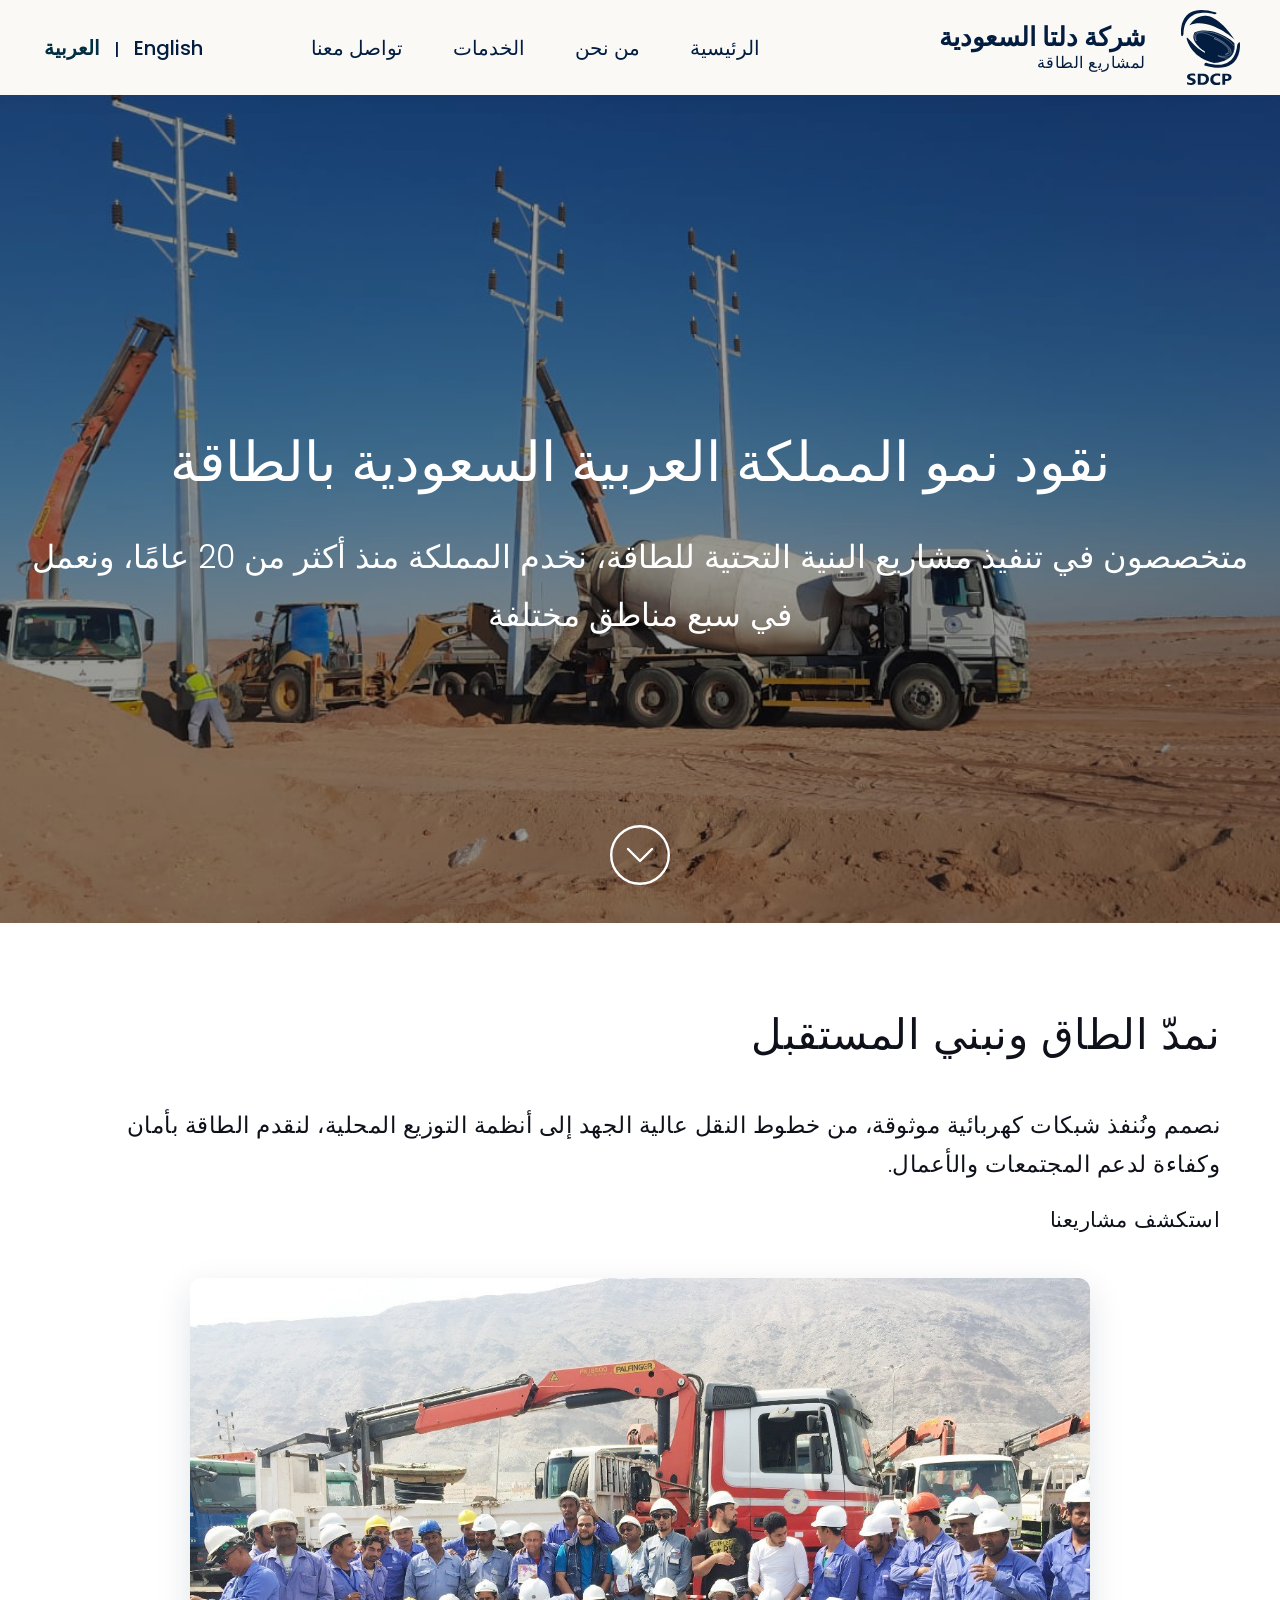
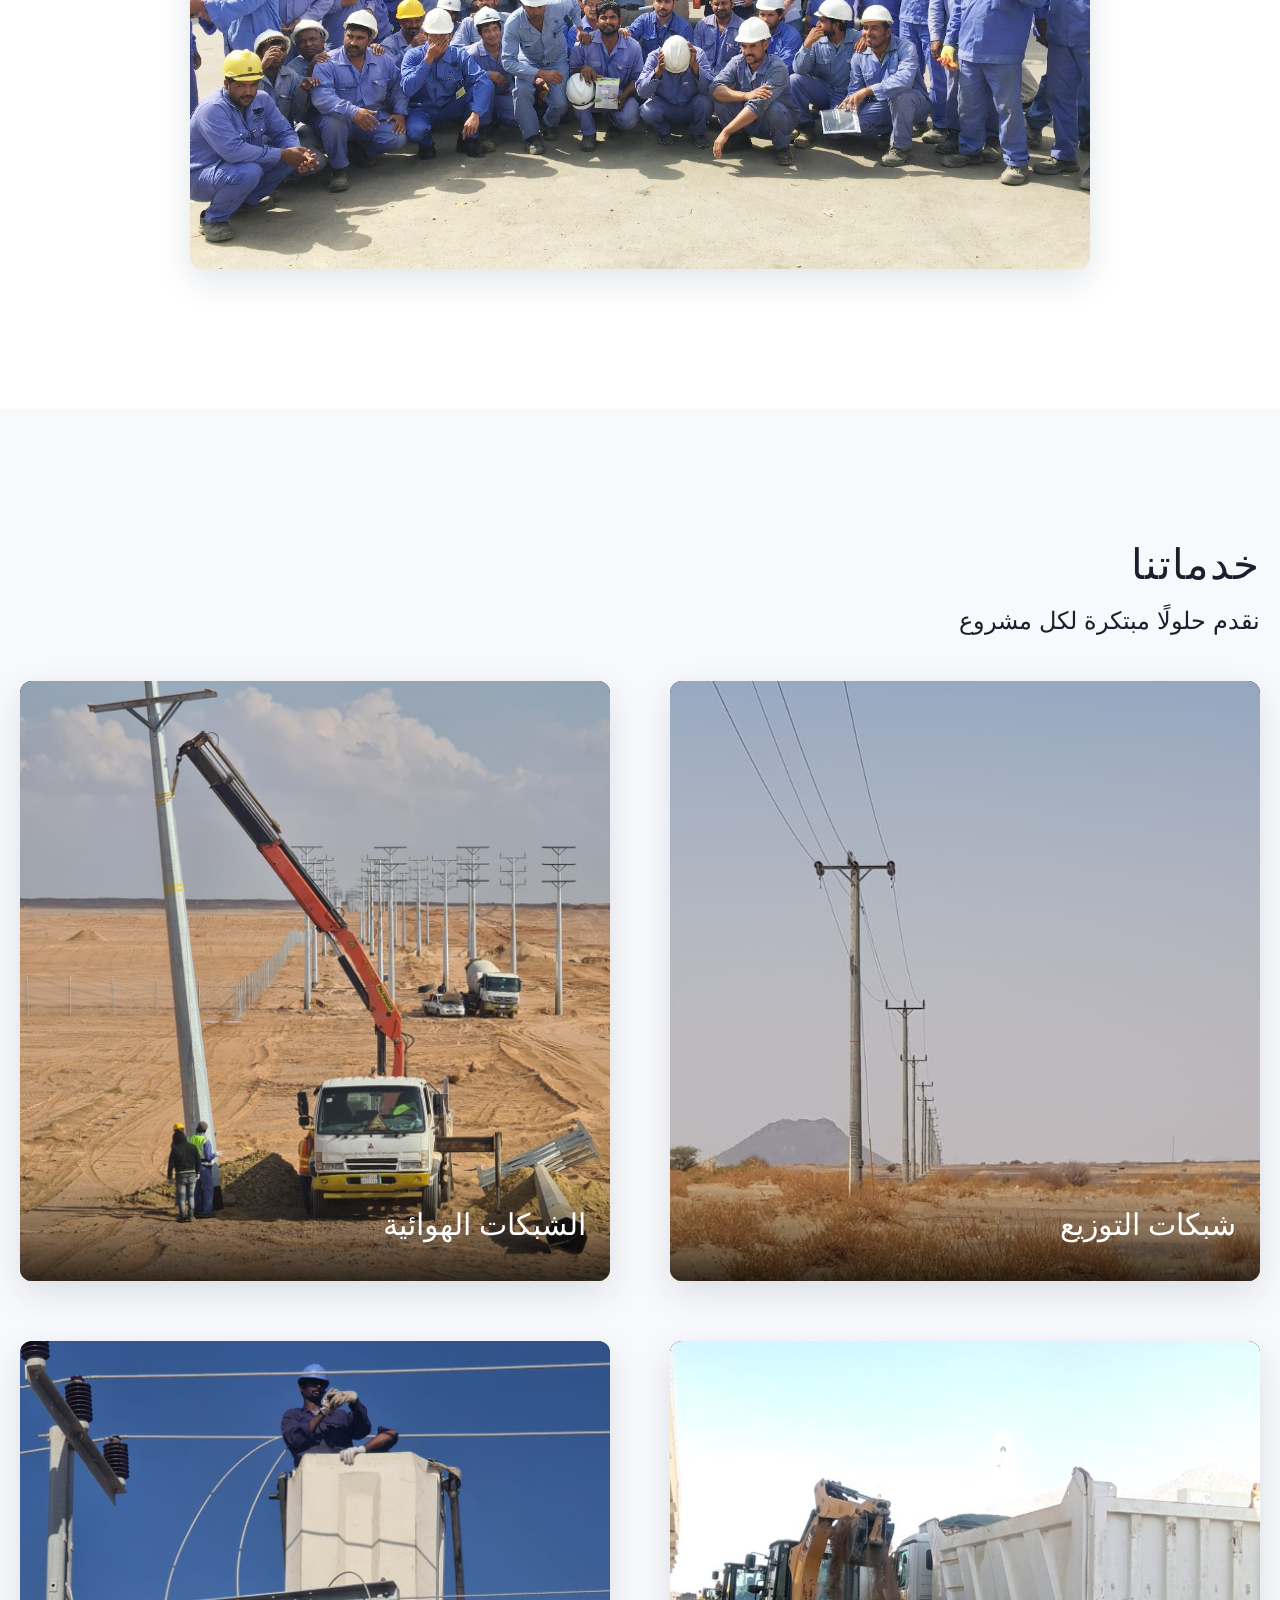
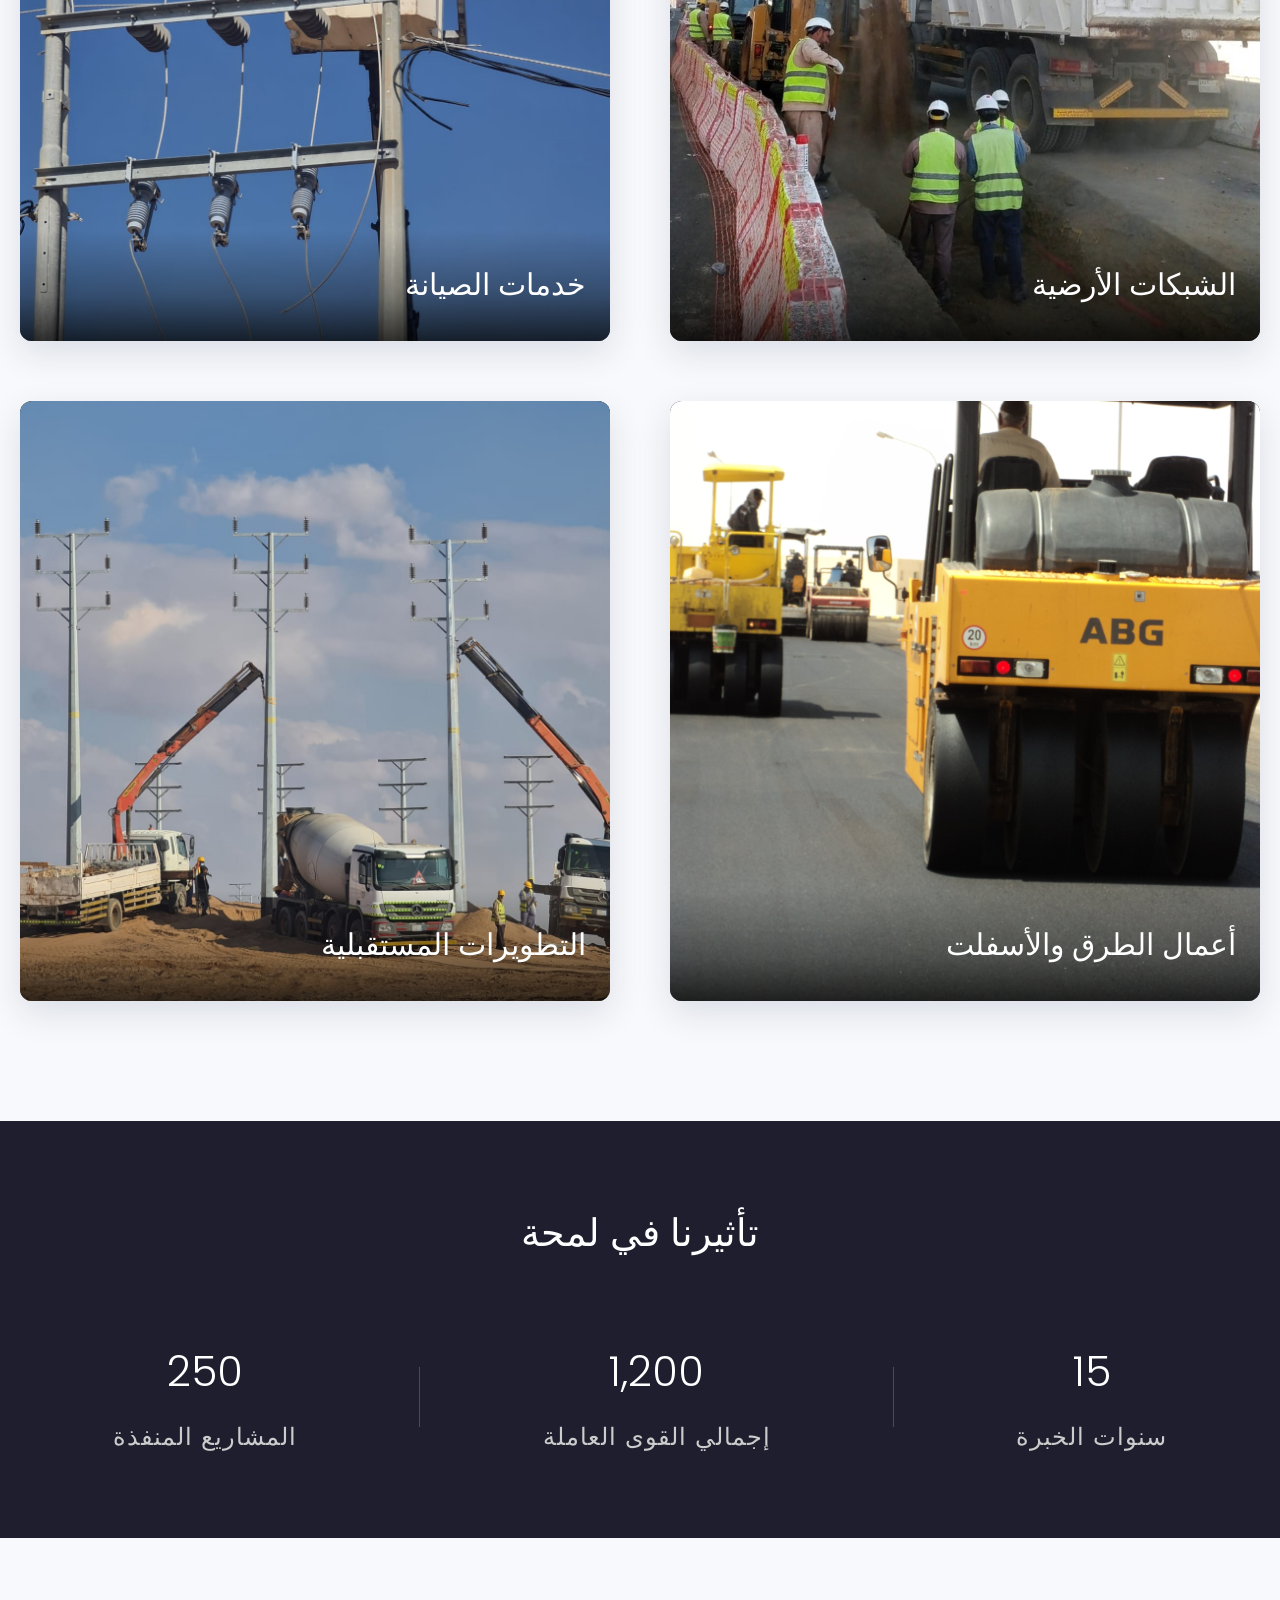
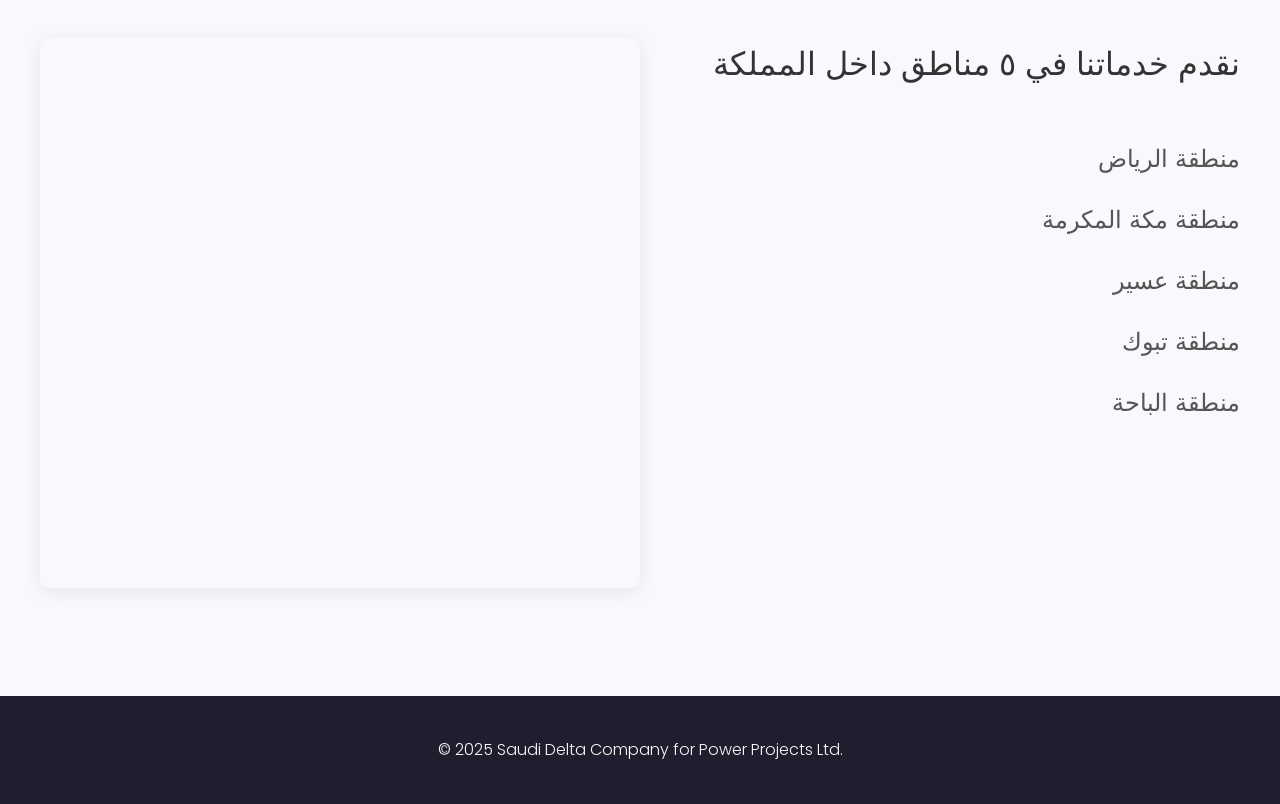
==== commit eeced83f: "Fix broken links, case-sensitive image paths, and Arabic wording inconsistency" ====
--- a/ar/index.html
+++ b/ar/index.html
@@ -35,11 +35,11 @@
       <ul class="nav-links">
 
 
-        <li><a href="../ar/index.html">الرئيسية</a></li>
+        <li><a href="../ar/index.html" class="active">الرئيسية</a></li>
         <li><a href="../ar/about.html">من نحن</a></li>
         <li><a href="../ar/services.html">الخدمات</a></li>
         <!-- <li><a href="../ar/projects.html">المشاريع</a></li>   -->
-        <li><a href="../ar/contact.html">اتصل بنا</a></li>
+        <li><a href="../ar/contact.html">تواصل معنا</a></li>
 
       </ul>
 
@@ -55,12 +55,12 @@
 
 <!-- ===== About Us Section ===== -->
 <section class="about-us">
-  <!-- Video Background -->
-  <!-- <video autoplay muted loop playsinline class="about-video"> -->
-    <img src="../media/images/front1.jpg" alt="About Us Background" class="about-image">
+  <!-- Video Background (currently disabled in favor of a static image) -->
+  <!-- <video autoplay muted loop playsinline class="about-video">
     <source src="../media/videos/front_test4.mp4" type="video/mp4">
-    <!-- Your browser does not support the video tag. -->
-  </video>
+    Your browser does not support the video tag.
+  </video> -->
+  <img src="../media/images/front1.jpg" alt="About Us Background" class="about-image">
 
   <!-- Overlay Content -->
   <div class="about-container">
@@ -98,7 +98,7 @@
         </p>
 
         <!-- Button -->
-        <a href="#projects" class="btn-explore">استكشف مشاريعنا</a>
+        <a href="../ar/services.html" class="btn-explore">استكشف مشاريعنا</a>
       </div>
       <div class="business-image">
         <img src="../media/images/group_image.jpeg" alt="Logo" class="business-img">
@@ -133,12 +133,12 @@
       </a>
 
       <a href="../ar/services.html" class="service-item">
-        <img src="../media/images/services/maintenance1.JPG" alt="خدمات الصيانة">
+        <img src="../media/images/services/maintenance1.jpg" alt="خدمات الصيانة">
         <div class="service-title">خدمات الصيانة</div>
       </a>
 
       <a href="../ar/services.html" class="service-item">
-        <img src="../media/images/services/asphalt1.jpg" alt="أعمال الطرق والأسفلت">
+        <img src="../media/images/services/asphalt1.JPG" alt="أعمال الطرق والأسفلت">
         <div class="service-title">أعمال الطرق والأسفلت</div>
       </a>
 
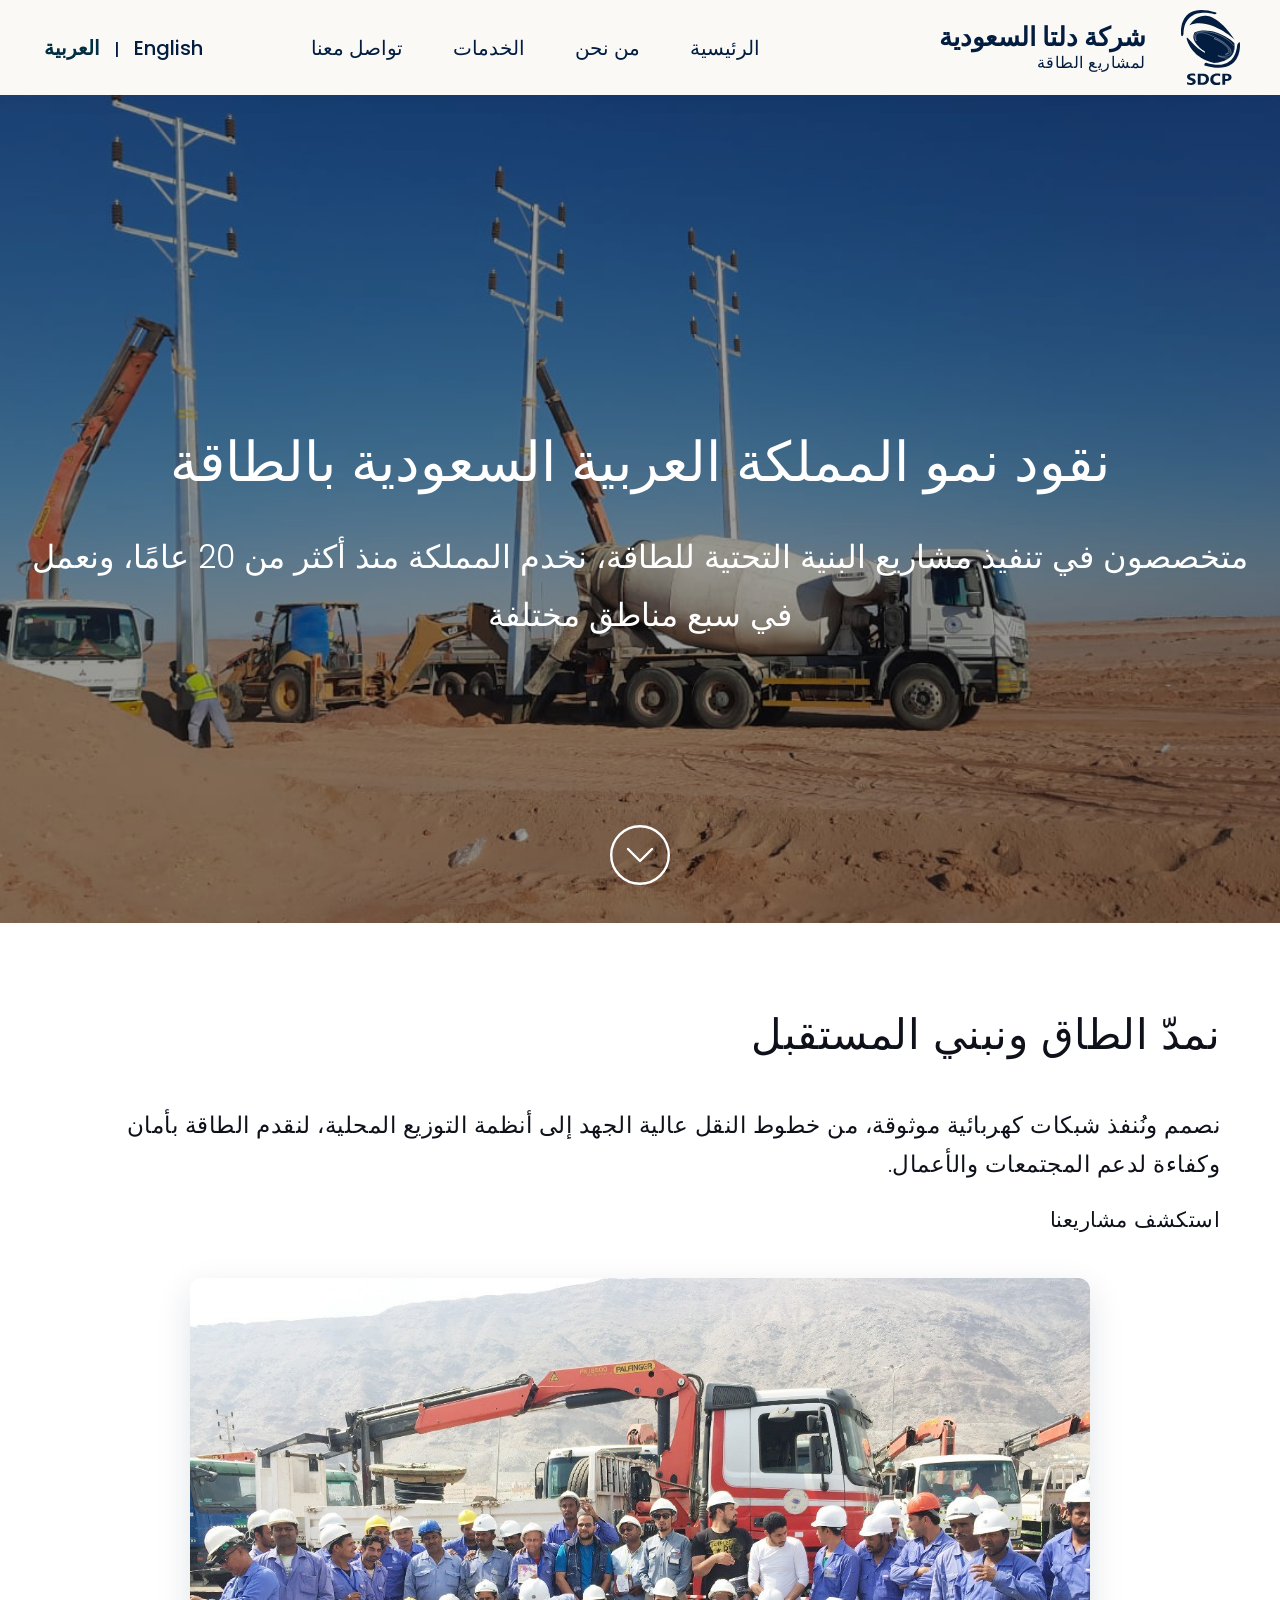
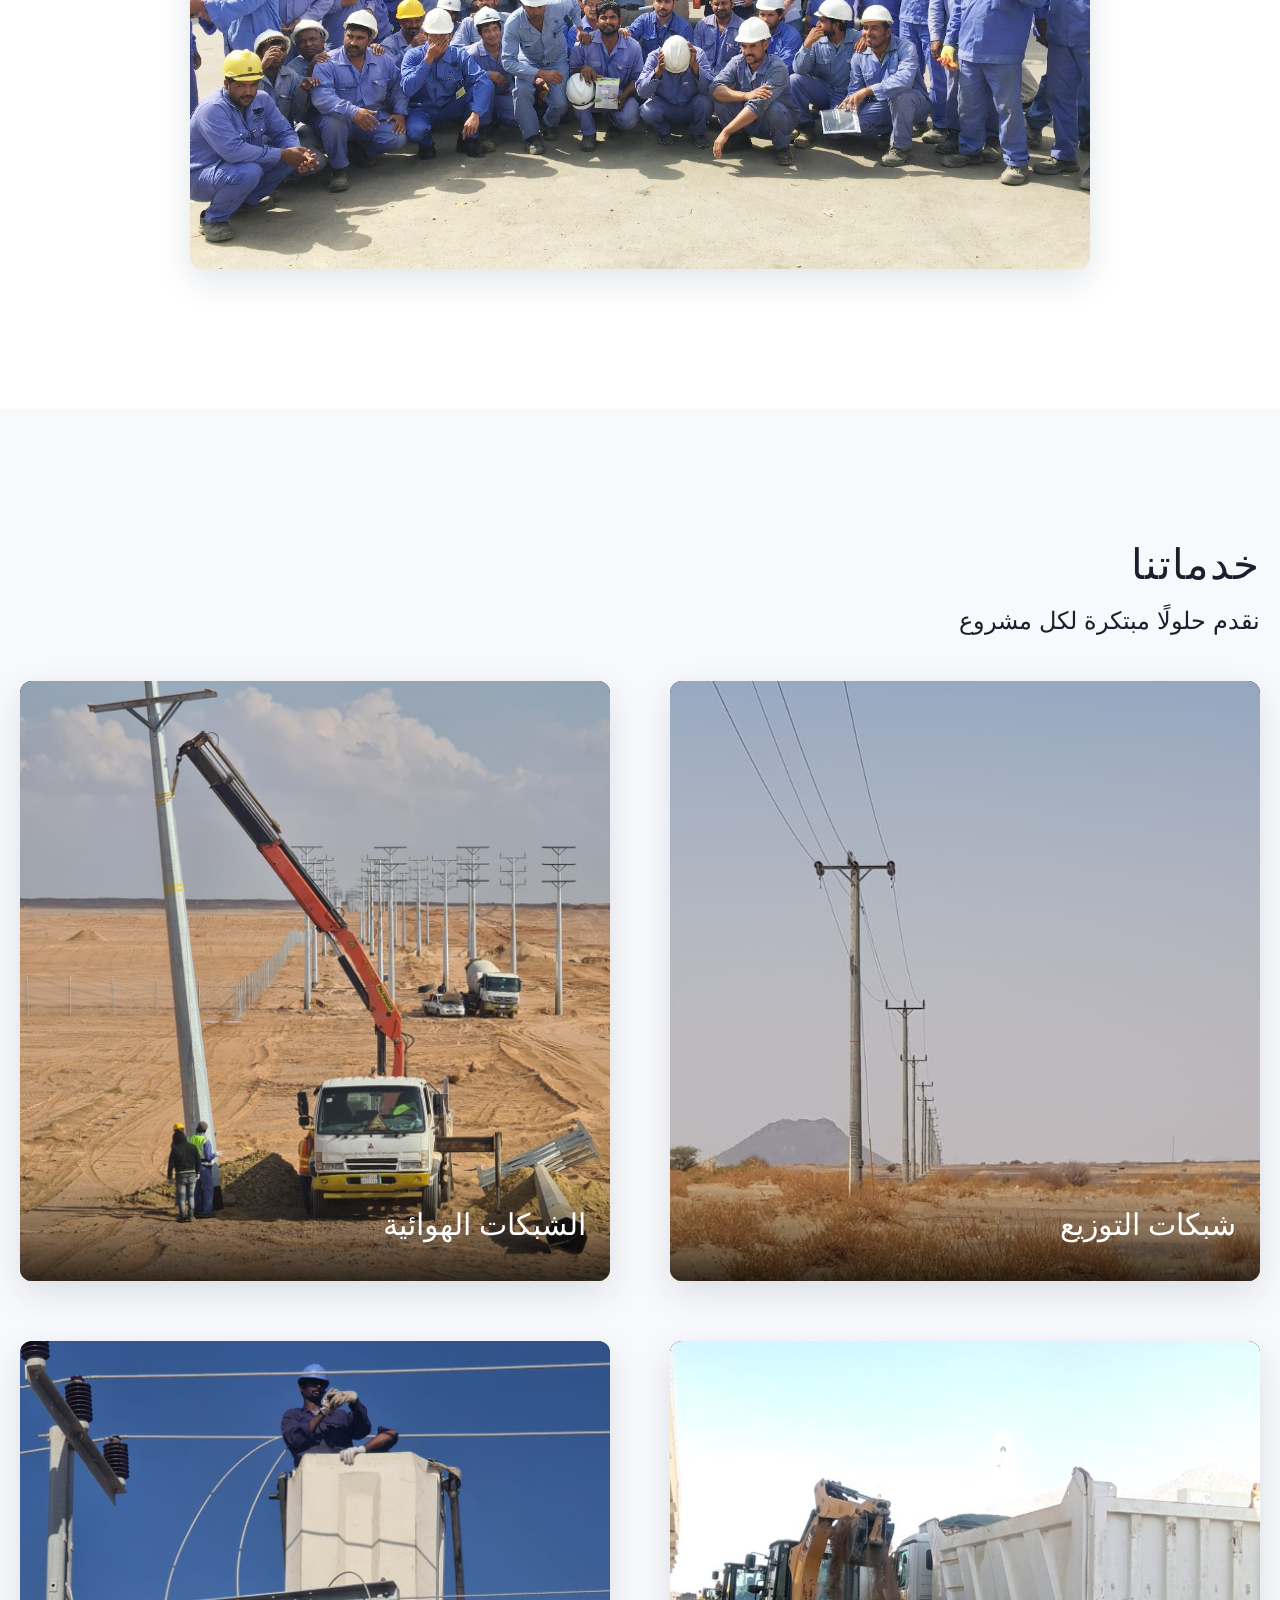
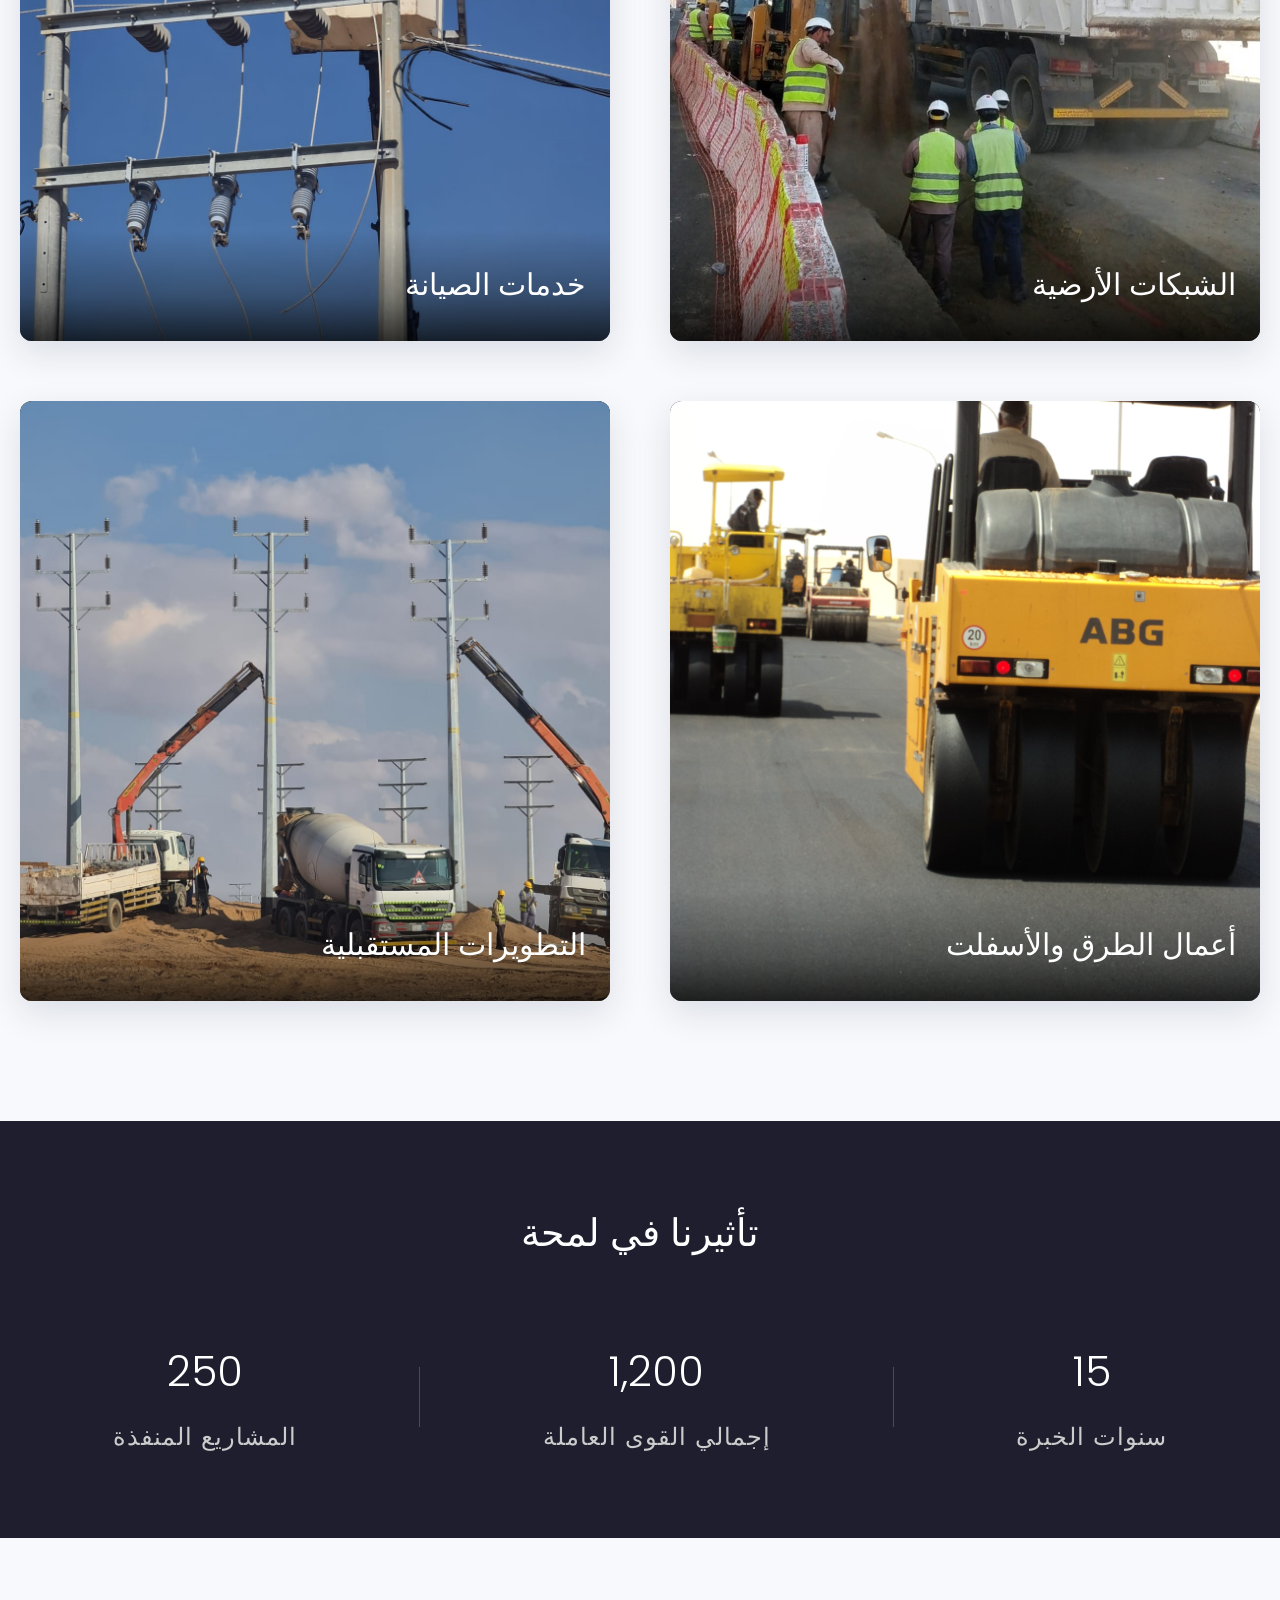
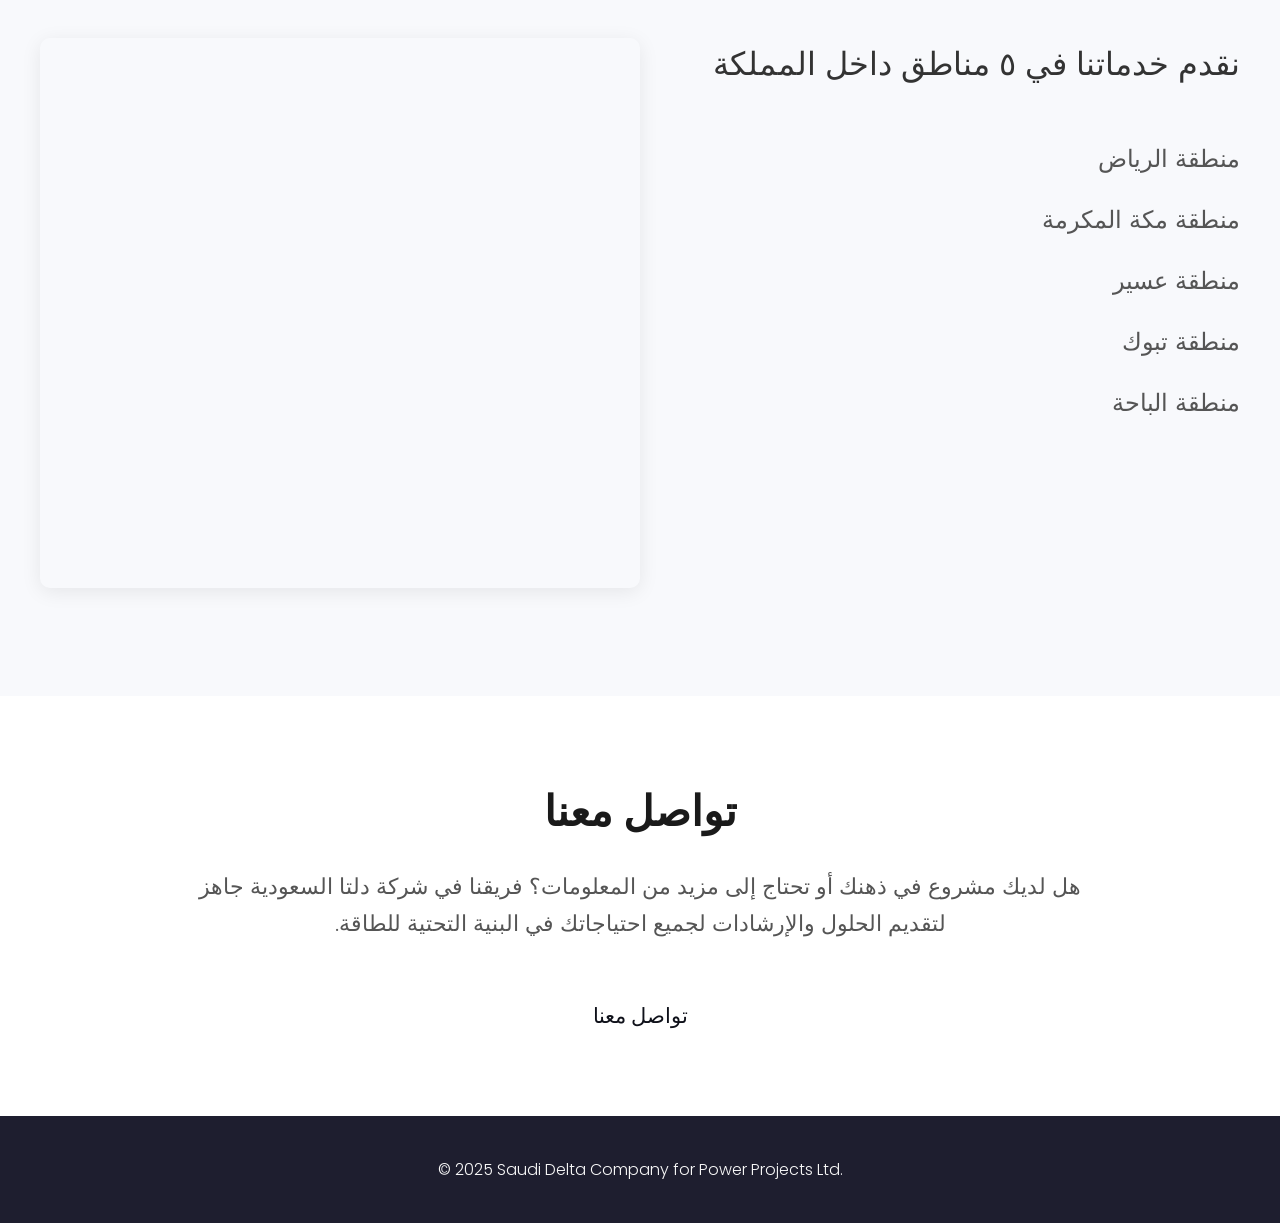
==== commit c2220aab: "Add missing Get in Touch section to Arabic homepage" ====
--- a/ar/index.html
+++ b/ar/index.html
@@ -10,6 +10,12 @@
   <link rel="stylesheet" href="../styles/styles.css">
   <link rel="stylesheet" href="../styles/responsive.css">
   <link rel="stylesheet" href="../styles/rtl.css">
+
+  <!-- Favicon (cropped from the navbar logo mark) -->
+  <link rel="icon" href="../media/favicon/favicon.ico" sizes="any">
+  <link rel="icon" type="image/png" sizes="32x32" href="../media/favicon/favicon-32x32.png">
+  <link rel="icon" type="image/png" sizes="16x16" href="../media/favicon/favicon-16x16.png">
+  <link rel="apple-touch-icon" href="../media/favicon/apple-touch-icon.png">
 </head>
 <body>
 
@@ -221,7 +227,19 @@
   </div>
 </section>
 
-
+<!-- Get in Touch Section -->
+<section class="get-in-touch" dir="rtl">
+  <div class="container">
+    <div class="get-text">
+      <h2>تواصل معنا</h2>
+      <p>
+        هل لديك مشروع في ذهنك أو تحتاج إلى مزيد من المعلومات؟
+        فريقنا في شركة دلتا السعودية جاهز لتقديم الحلول والإرشادات لجميع احتياجاتك في البنية التحتية للطاقة.
+      </p>
+      <a href="../ar/contact.html" class="btn-contact">تواصل معنا</a>
+    </div>
+  </div>
+</section>
 
 <script src="../js/main.js"></script>
 </body>
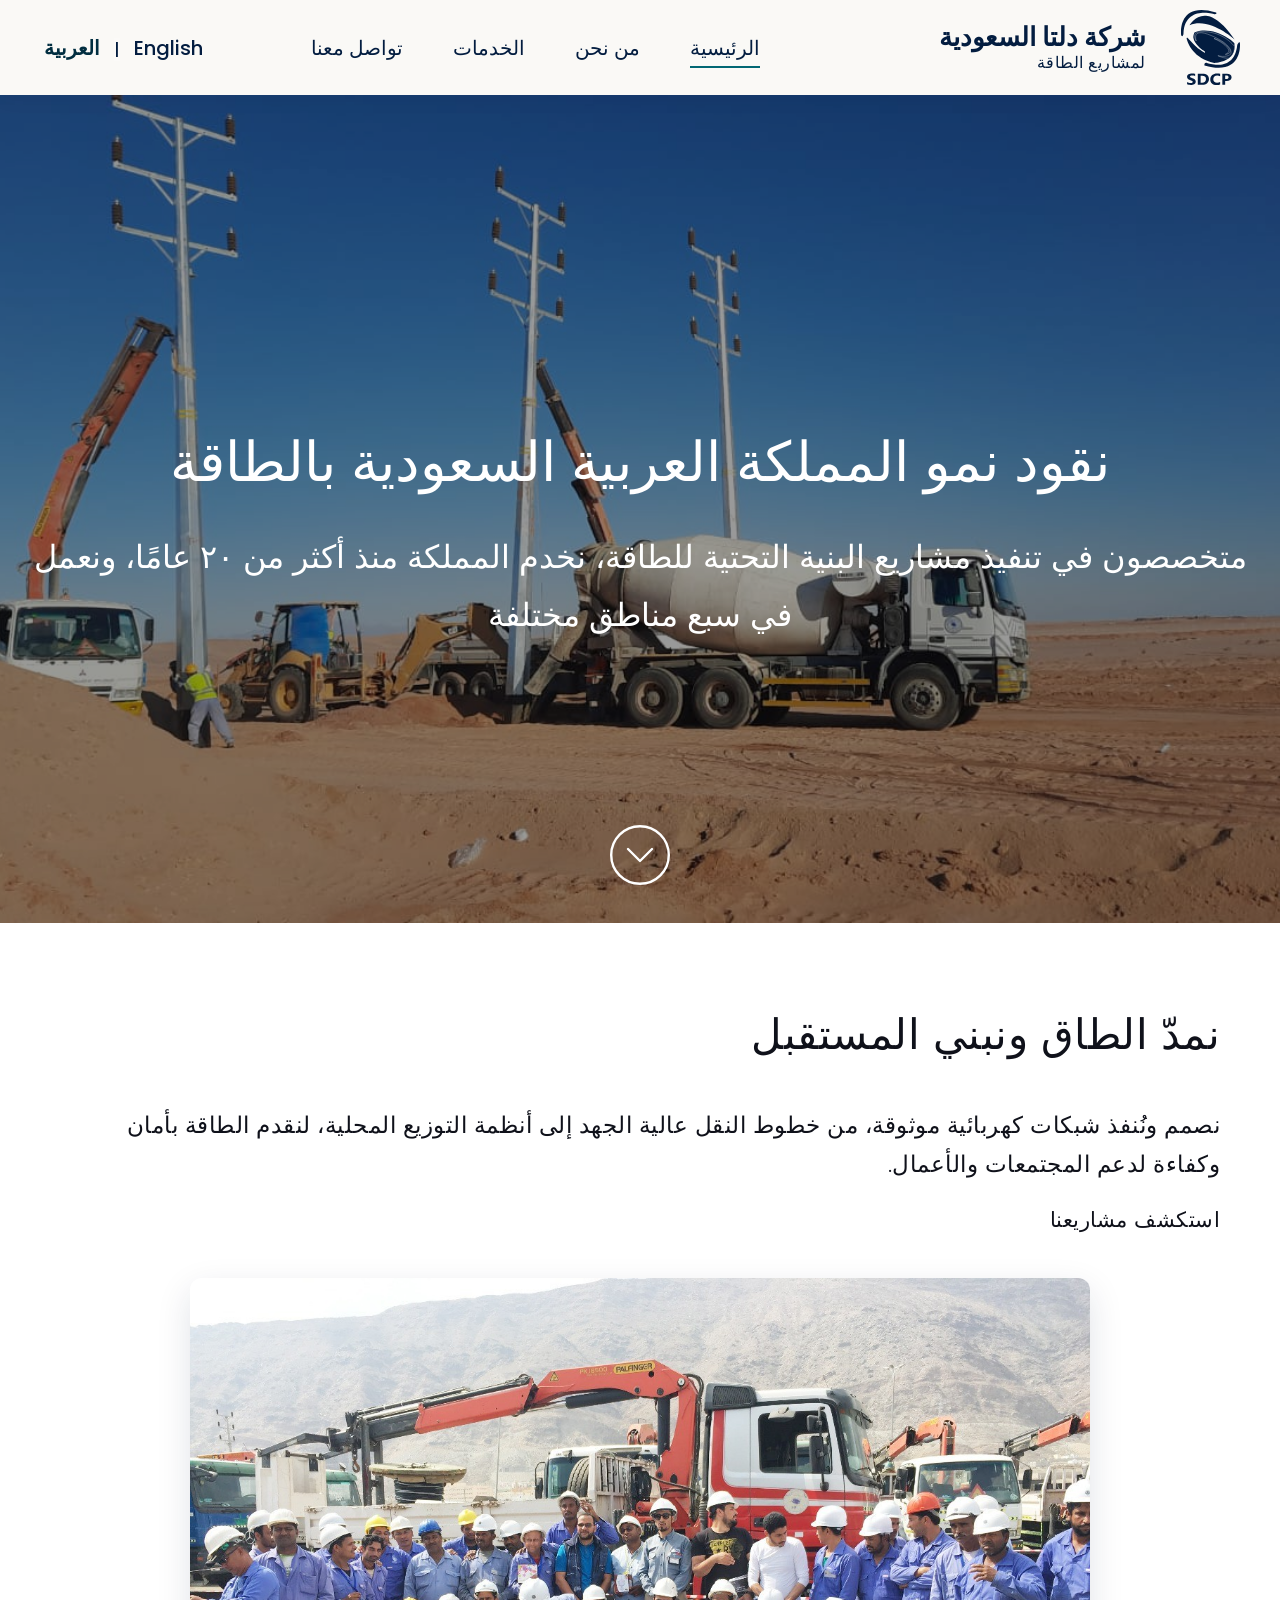
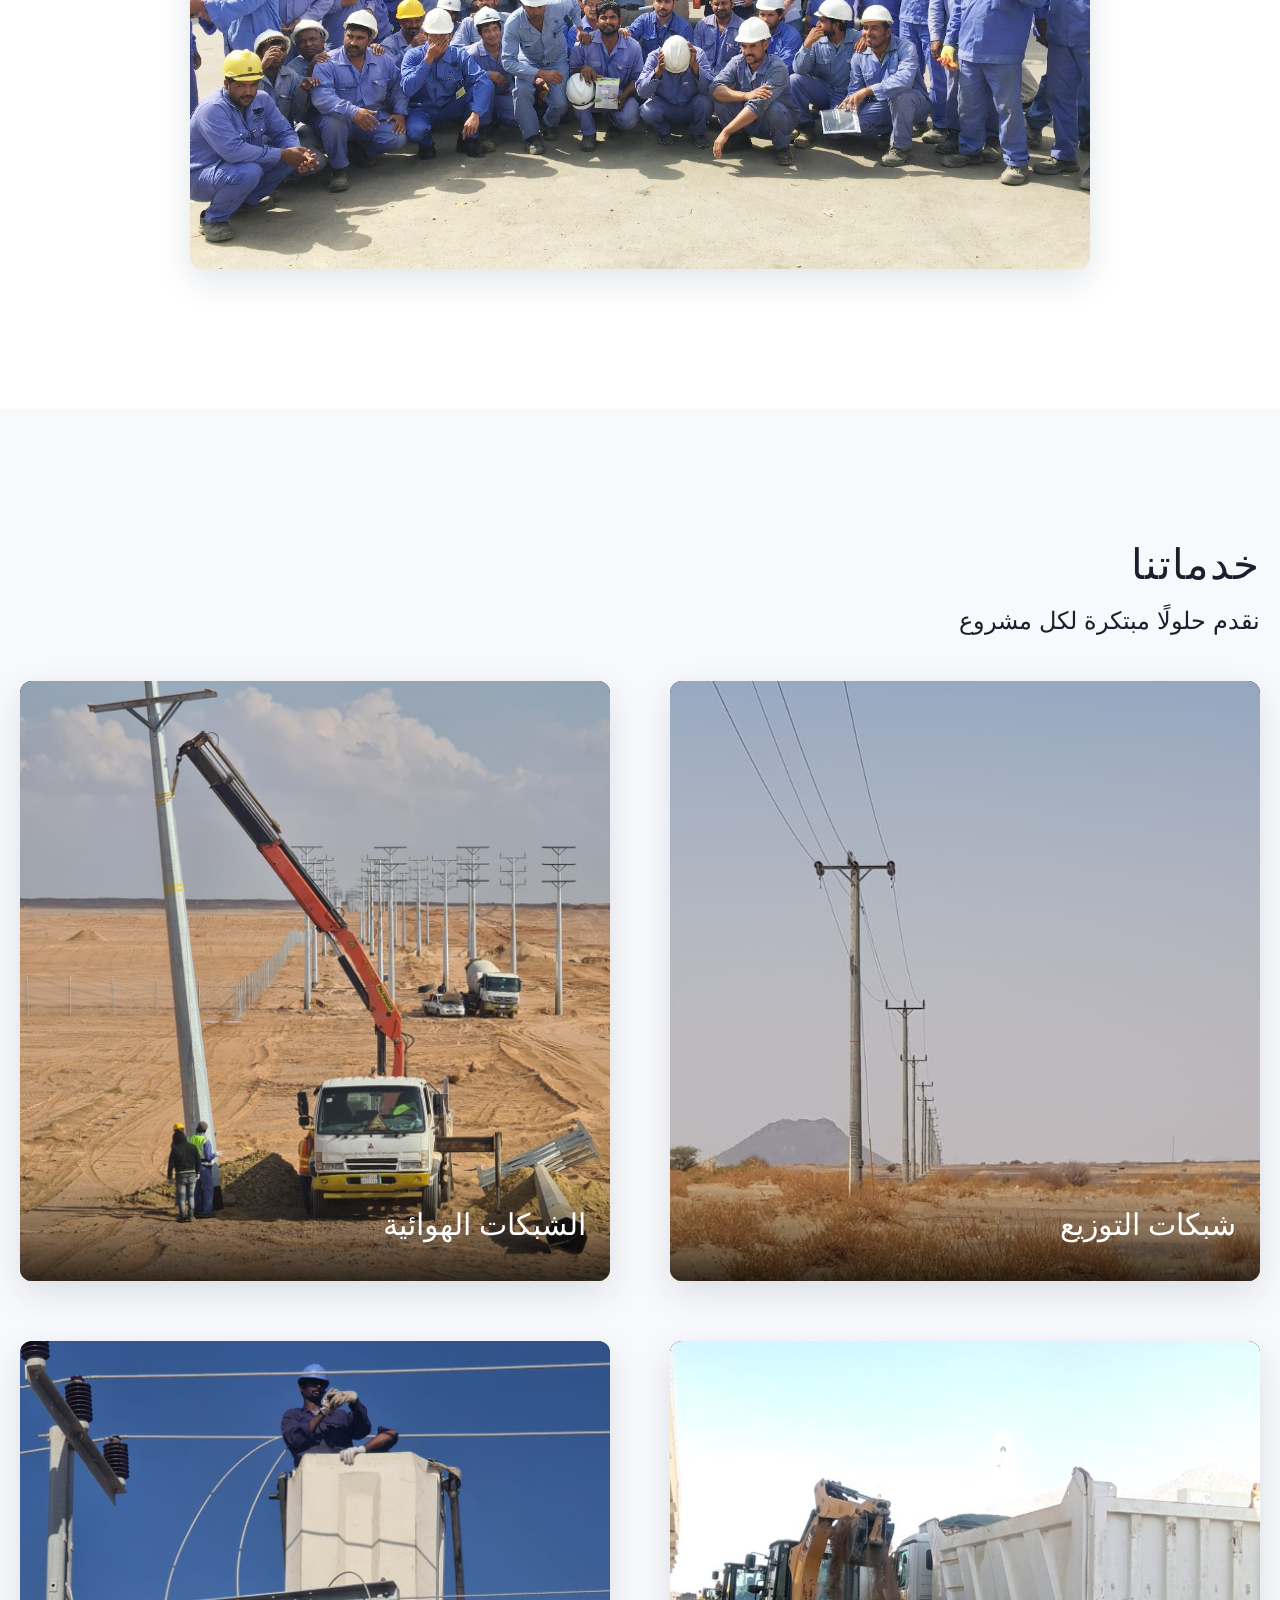
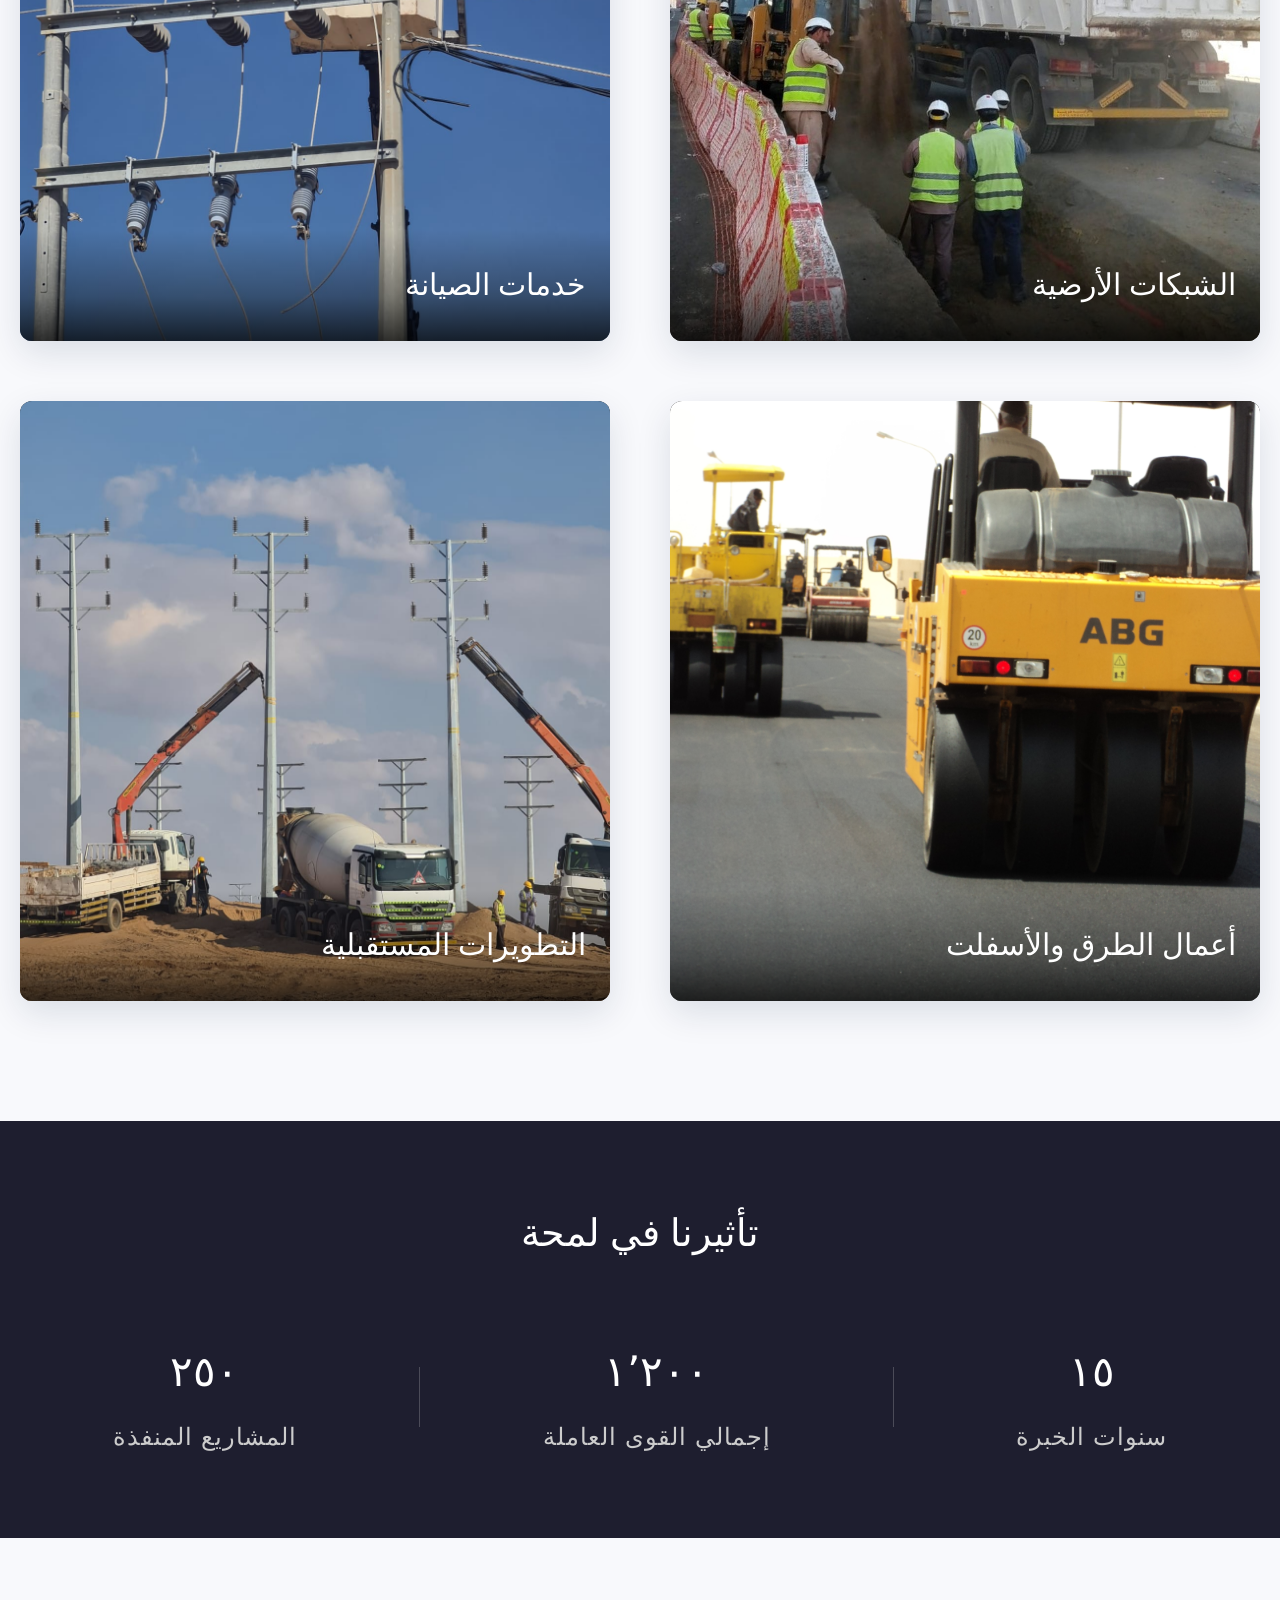
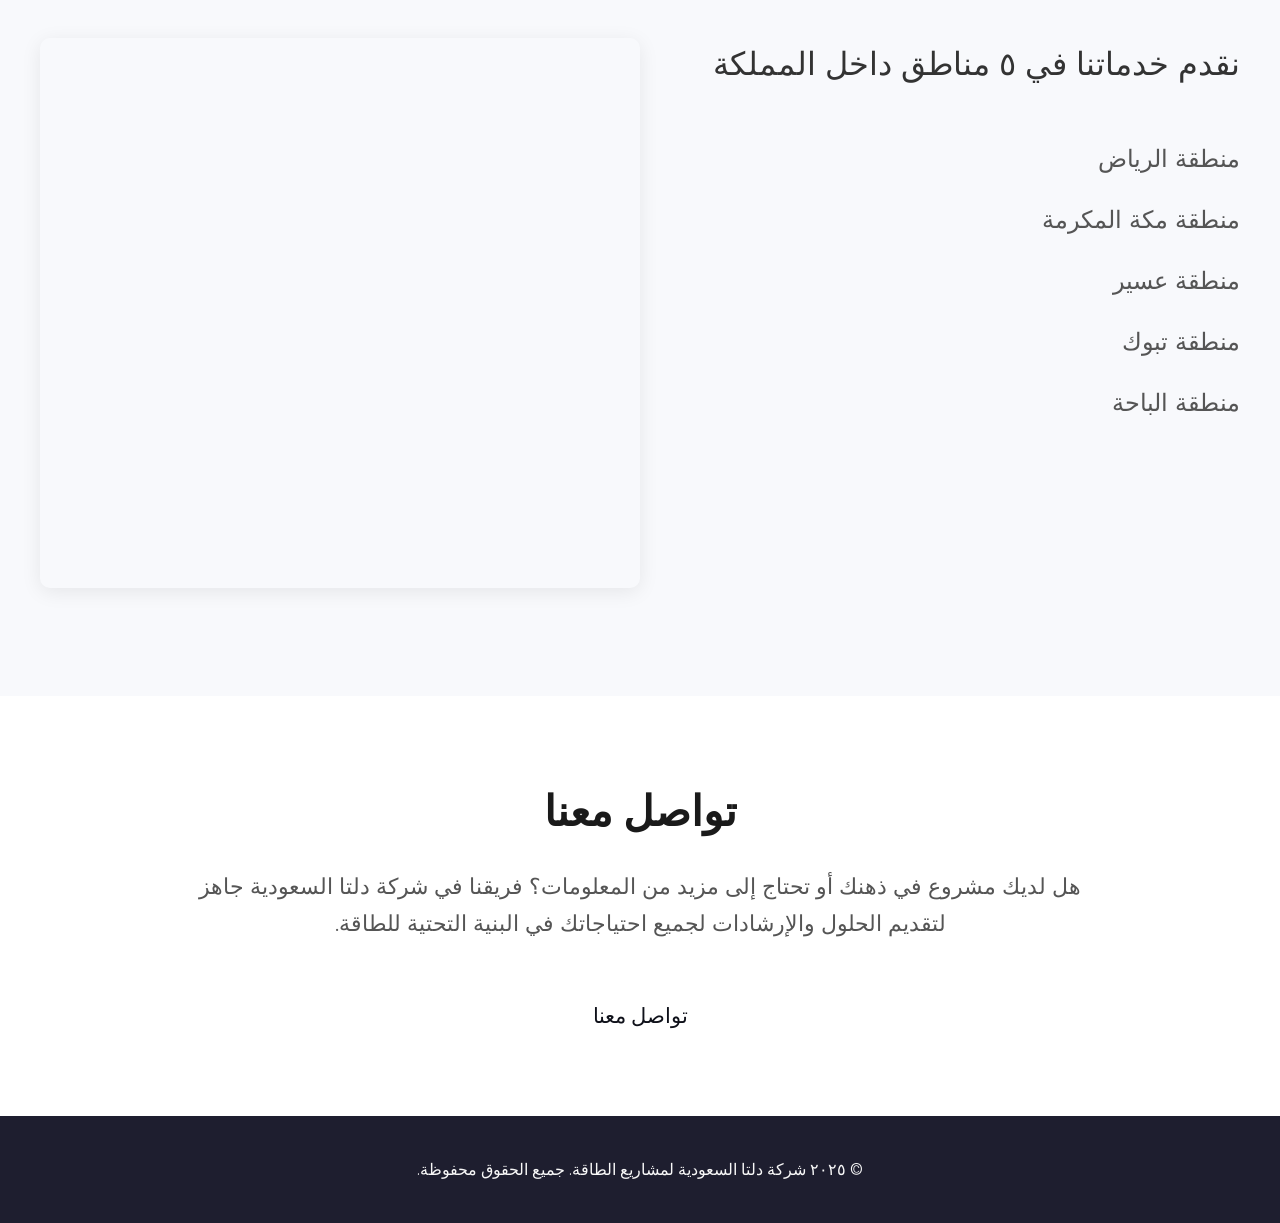
==== commit 7c8c0adb: "Standardize Arabic numerals and add active nav tab underline" ====
--- a/ar/index.html
+++ b/ar/index.html
@@ -73,7 +73,7 @@
     <h2>نقود نمو المملكة العربية السعودية بالطاقة</h2>
     <p>
       متخصصون في تنفيذ مشاريع البنية التحتية للطاقة،
-      نخدم المملكة منذ أكثر من 20 عامًا، ونعمل في سبع مناطق مختلفة
+      نخدم المملكة منذ أكثر من ٢٠ عامًا، ونعمل في سبع مناطق مختلفة
     </p>
   </div>
 
@@ -165,17 +165,17 @@
     <h2 class="figures-title">تأثيرنا في لمحة</h2>
     <div class="figures-grid">
       <div class="figure-item">
-        <div class="figure-number" data-target="15">0</div>
+        <div class="figure-number" data-target="15">٠</div>
         <div class="figure-label">سنوات الخبرة</div>
       </div>
       <div class="divider"></div>
       <div class="figure-item">
-        <div class="figure-number" data-target="1200">0</div>
+        <div class="figure-number" data-target="1200">٠</div>
         <div class="figure-label">إجمالي القوى العاملة</div>
       </div>
       <div class="divider"></div>
       <div class="figure-item">
-        <div class="figure-number" data-target="250">0</div>
+        <div class="figure-number" data-target="250">٠</div>
         <div class="figure-label">المشاريع المنفذة</div>
       </div>
     </div>
@@ -244,9 +244,9 @@
 <script src="../js/main.js"></script>
 </body>
 
-<footer class="footer" dir="ltr">
+<footer class="footer">
   <div class="footer-container">
-    <p>© 2025 Saudi Delta Company for Power Projects Ltd.</p>
+    <p>© ٢٠٢٥ شركة دلتا السعودية لمشاريع الطاقة. جميع الحقوق محفوظة.</p>
   </div>
 </footer>
 
--- a/styles/styles.css
+++ b/styles/styles.css
@@ -171,12 +171,36 @@
   color: #031d40;
   font-weight: 500;
   font-size: 20px;
+  position: relative;   /* anchors the ::after underline bar below */
+  padding-bottom: 6px;  /* reserves space so the underline doesn't crowd the text */
   transition: color 0.3s ease;
 }
 
 
 .nav-links a:hover {
   color: #026773;
+}
+
+/* Underline indicator: a thin bar under the link, hidden by default and
+   revealed on hover. The navbar is position:sticky (stays visible while
+   scrolling), so a.active keeps the underline showing on whichever page
+   the visitor is currently on. */
+.nav-links a::after {
+  content: "";
+  position: absolute;
+  left: 0;
+  bottom: 0;
+  width: 100%;
+  height: 2px;
+  background-color: var(--teal);
+  transform: scaleX(0);
+  transform-origin: center;
+  transition: transform 0.25s ease;
+}
+
+.nav-links a:hover::after,
+.nav-links a.active::after {
+  transform: scaleX(1);
 }
 
 
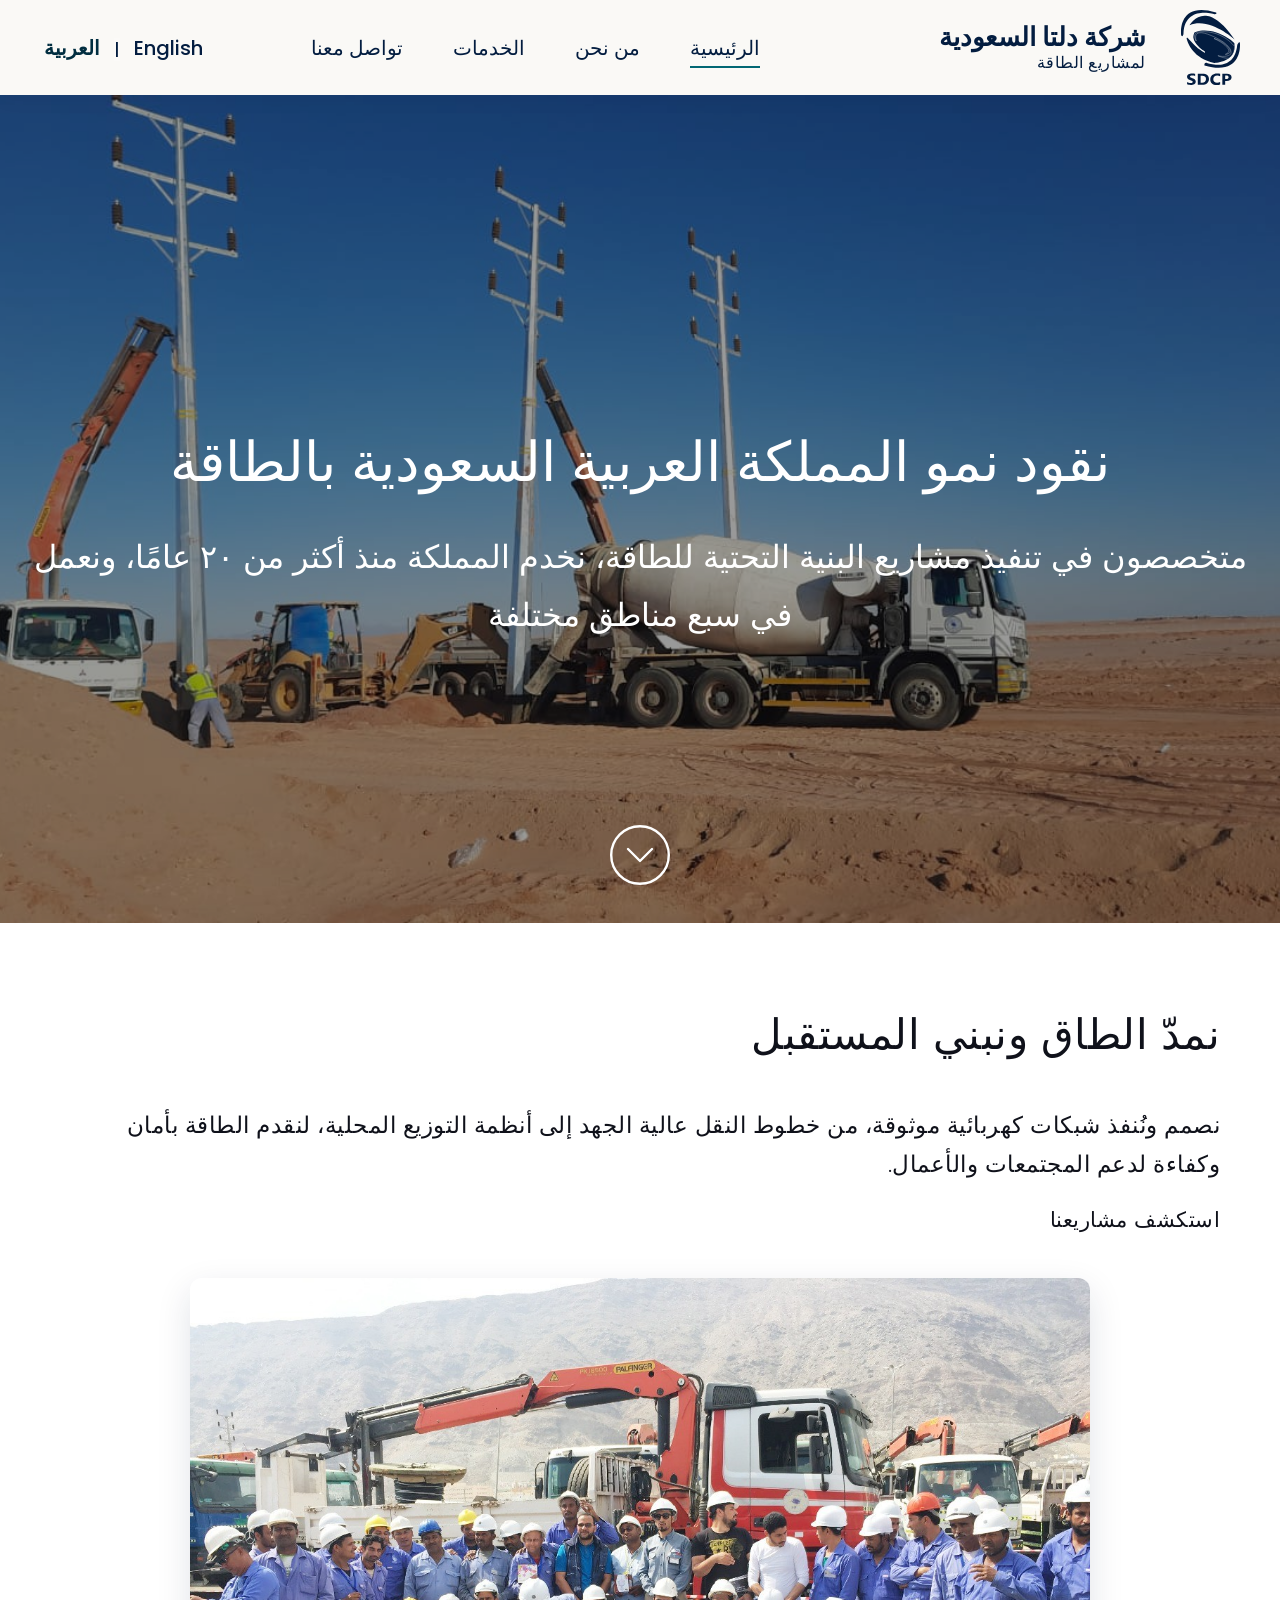
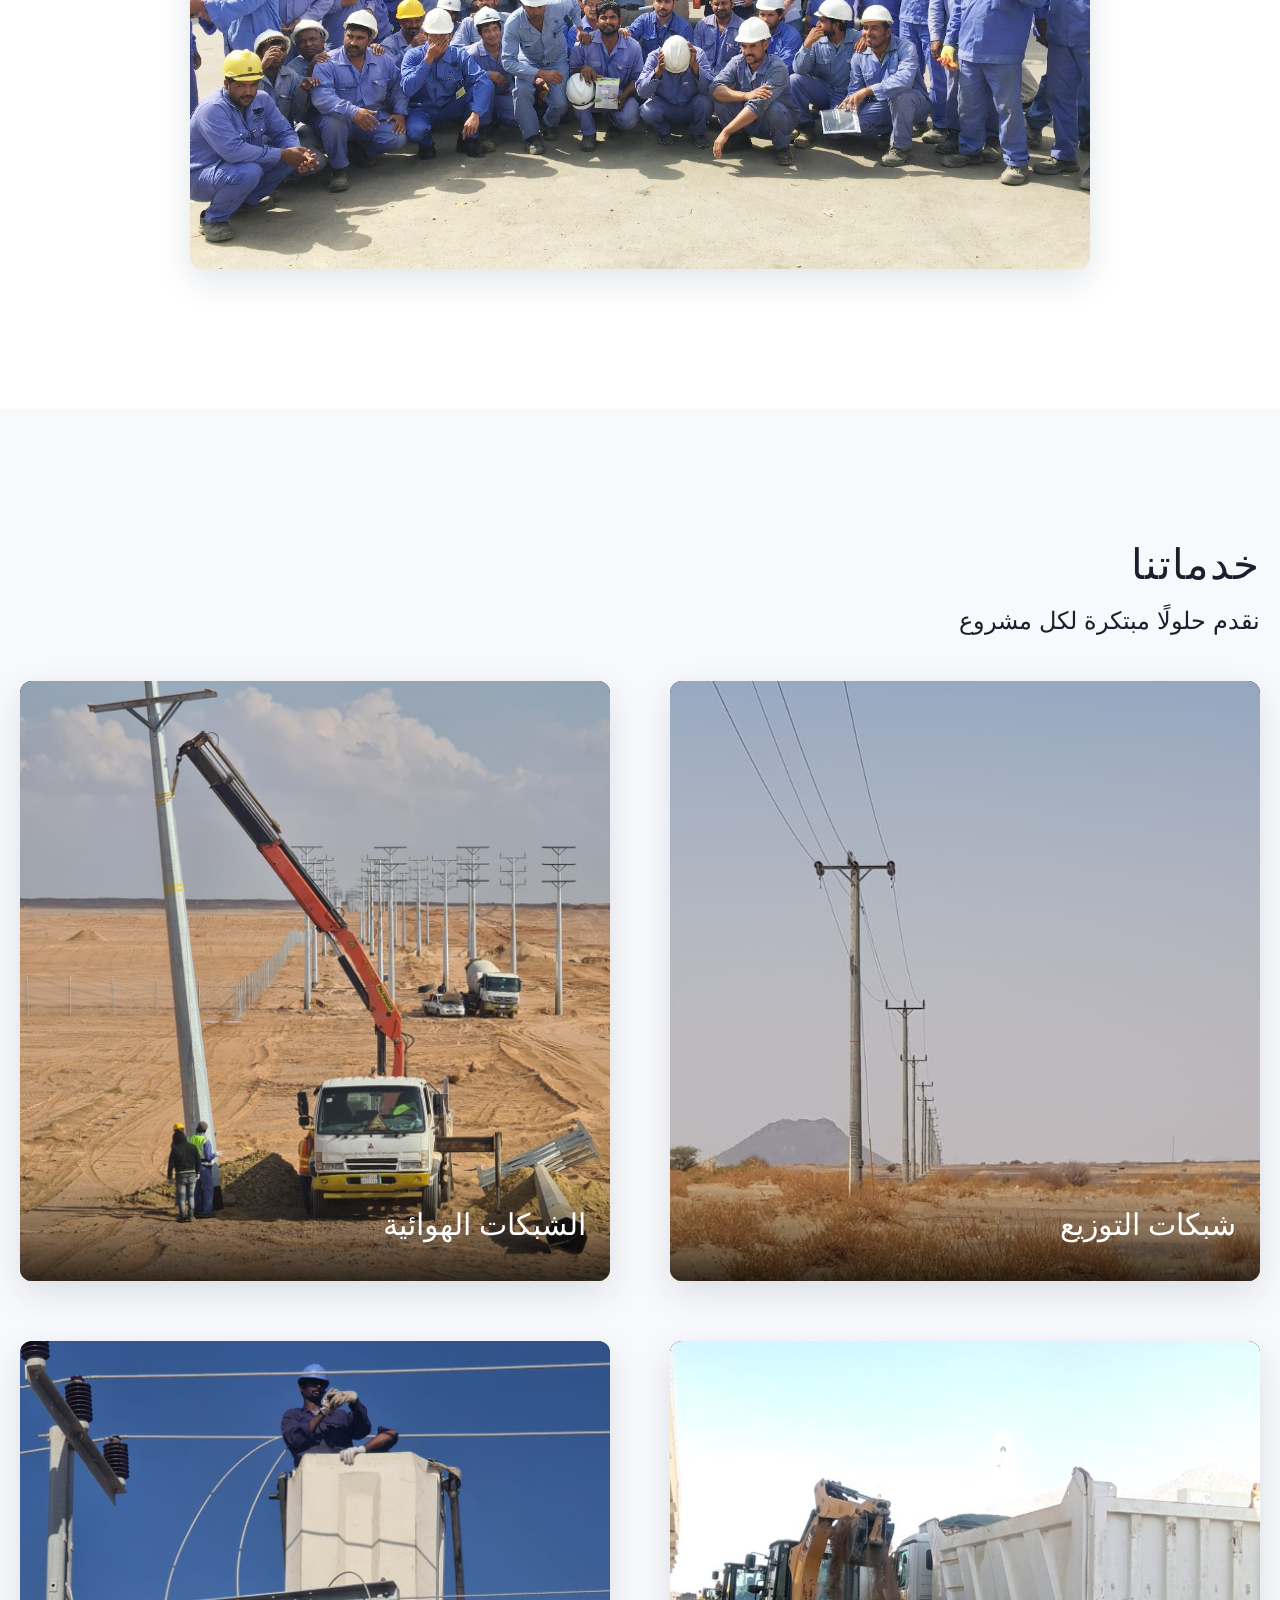
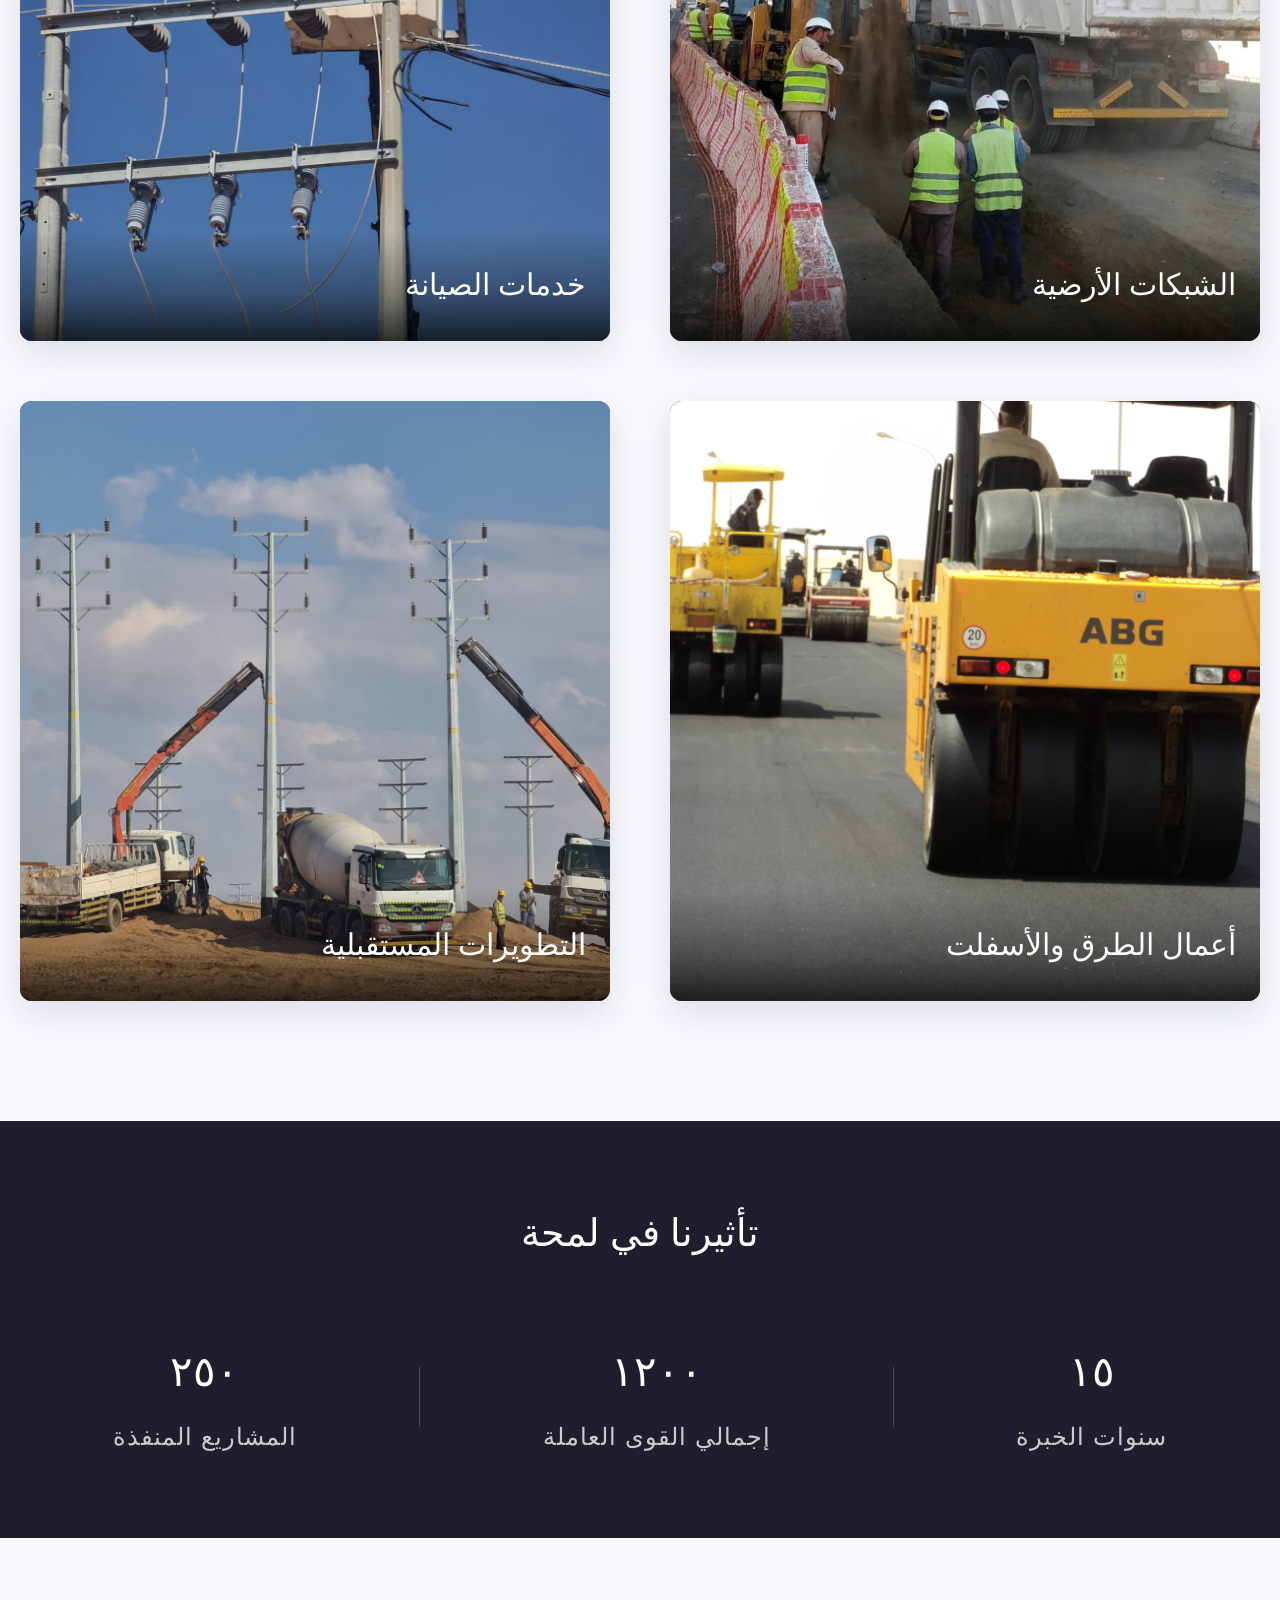
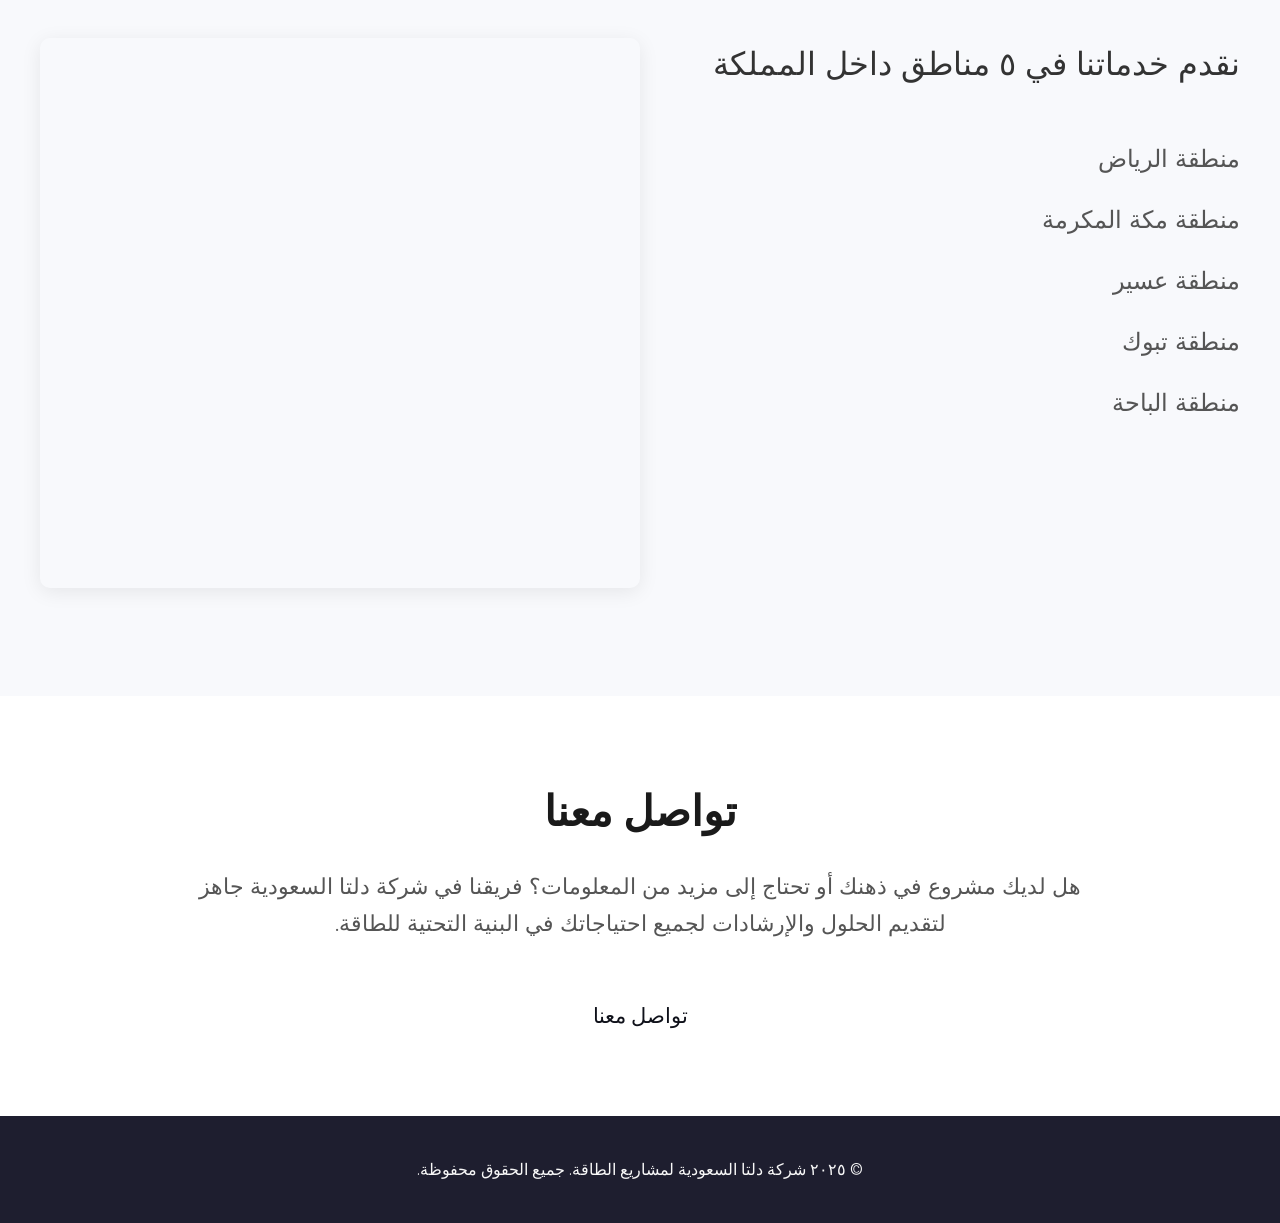
==== commit 8239df48: "Fix favicon not showing on first page load" ====
--- a/ar/index.html
+++ b/ar/index.html
@@ -5,17 +5,21 @@
   <meta name="viewport" content="width=device-width, initial-scale=1.0">
   <title>Homepage | SDCP</title>
 
- <link href="https://fonts.googleapis.com/css2?family=Poppins:wght@100;300;400;500;600&display=swap" rel="stylesheet">
-
-  <link rel="stylesheet" href="../styles/styles.css">
-  <link rel="stylesheet" href="../styles/responsive.css">
-  <link rel="stylesheet" href="../styles/rtl.css">
-
-  <!-- Favicon (cropped from the navbar logo mark) -->
+  <!-- Favicon (cropped from the navbar logo mark) — linked first, before
+       the Google Fonts request and stylesheets, so the browser fetches it
+       immediately on first paint instead of it lagging behind the other
+       network requests (that lag was why the tab icon sometimes only
+       appeared after navigating to another page and back). -->
   <link rel="icon" href="../media/favicon/favicon.ico" sizes="any">
   <link rel="icon" type="image/png" sizes="32x32" href="../media/favicon/favicon-32x32.png">
   <link rel="icon" type="image/png" sizes="16x16" href="../media/favicon/favicon-16x16.png">
   <link rel="apple-touch-icon" href="../media/favicon/apple-touch-icon.png">
+
+ <link href="https://fonts.googleapis.com/css2?family=Poppins:wght@100;300;400;500;600&display=swap" rel="stylesheet">
+
+  <link rel="stylesheet" href="../styles/styles.css">
+  <link rel="stylesheet" href="../styles/responsive.css">
+  <link rel="stylesheet" href="../styles/rtl.css">
 </head>
 <body>
 
--- a/styles/responsive.css
+++ b/styles/responsive.css
@@ -180,6 +180,11 @@
 
   .locations-map iframe {
     max-width: 100%;
+    /* The base 550px height (styles.css) is sized for a wide desktop
+       column; without a mobile override it stays 550px tall even once
+       the column shrinks to phone width, leaving a huge slab of empty
+       space above/below the map. Scale it down to match. */
+    height: 380px;
     margin-bottom: 40px;
   }
 
@@ -194,6 +199,12 @@
   }
 }
 
+@media (max-width: 480px) {
+  .locations-map iframe {
+    height: 280px;
+  }
+}
+
 /* =========================
    Who We Are Section (About page)
 ========================= */
--- a/styles/rtl.css
+++ b/styles/rtl.css
@@ -5,23 +5,32 @@
    win the cascade. Two jobs: (1) bump a few font sizes since
    Arabic script reads slightly small at the Latin sizes below,
    and (2) mirror layout details (alignment, underline direction,
-   zig-zag row order) that don't flip automatically with dir="rtl".
+   zig-zag row order) that don't flip automatically with dir="rtl").
+
+   IMPORTANT — every font-size bump below uses clamp(min, vw, max),
+   not a fixed px value. A fixed px here would beat the fluid
+   clamp() sizing in styles.css/about.css/services.css/contact.css
+   (this selector combines an attribute + a class, which out-scores
+   their plain class selectors) at EVERY viewport width, including
+   phones — that was the cause of the oversized, overflowing Arabic
+   hero text on mobile. clamp() keeps the same bumped desktop size
+   while still shrinking gracefully on small screens.
    ========================================================= */
 
 html[dir="rtl"] .about-container p {
-  font-size: 32px;
+  font-size: clamp(18px, 2.6vw, 32px);
 }
 
 html[dir="rtl"] .services-subtitle {
-    font-size: 24px;
+    font-size: clamp(16px, 2.2vw, 24px);
 }
 
 html[dir="rtl"] .figure-label {
-    font-size: 24px;
+    font-size: clamp(15px, 2vw, 24px);
 }
 
 html[dir="rtl"] .locations-list li {
-    font-size: 24px;
+    font-size: clamp(16px, 2.2vw, 24px);
 }
 
 html[dir="rtl"] nav {
@@ -80,7 +89,7 @@
 }
 
 html[dir="rtl"] .division-text p {
-  font-size: 22px;
+  font-size: clamp(16px, 2vw, 22px);
   color: #555;
   line-height: 1.8;
   margin-bottom: 10px;
@@ -89,32 +98,32 @@
 
 
 html[dir="rtl"] .who-eyebrow {
-    font-size: 22px;
+    font-size: clamp(15px, 1.8vw, 22px);
 }
 
-html[dir="rtl"] .who-text p { 
-    font-size: 24px;
+html[dir="rtl"] .who-text p {
+    font-size: clamp(16px, 2vw, 24px);
 }
 
 html[dir="rtl"] .divisions-section .section-intro {
-    font-size: 26px;
+    font-size: clamp(17px, 2.2vw, 26px);
 }
 
 html[dir="rtl"] .get-in-touch p {
-    font-size: 22px;
+    font-size: clamp(16px, 2vw, 22px);
 }
 
 html[dir="rtl"] .contact-hero .hero-subtitle {
-    font-size: 25px;
+    font-size: clamp(16px, 2.4vw, 25px);
     max-width: 480px;
 }
 
 html[dir="rtl"] .contact-info p {
-    font-size: 20px;
+    font-size: clamp(15px, 1.8vw, 20px);
 }
 
 html[dir="rtl"] .contact-form label {
-    font-size: 18px;
+    font-size: clamp(14px, 1.6vw, 18px);
 }
 
 html[dir="rtl"] .service-row:nth-child(even) {
@@ -128,14 +137,14 @@
 }
 
 html[dir="rtl"] .services-title {
-    font-size: 26px;
+    font-size: clamp(18px, 2.4vw, 26px);
 }
 html[dir="rtl"] .services-description {
-    font-size: 24px;
+    font-size: clamp(16px, 2.2vw, 24px);
 }
 
 html[dir="rtl"] .service-text p {
-    font-size: 24px;
+    font-size: clamp(16px, 2vw, 24px);
 }
 
 /* ===== Mobile nav overrides =====
@@ -158,3 +167,27 @@
     margin: 10px 30px 24px;
   }
 }
+
+/* ===== Mobile zig-zag override (Company Divisions + Services rows) =====
+   responsive.css collapses these grids to a single column below 1024px
+   and forces direction:ltr on EVERY row (the desktop zig-zag column swap
+   is no longer needed once there's only one column). But the RTL
+   text-align fix above only targets even rows via :nth-child(even) and
+   isn't media-query gated, so it keeps winning for even rows on mobile
+   while odd rows fall through to the row's now-ltr direction and render
+   left-aligned by default. Net effect: Arabic body text alternated
+   left/right down the page on mobile, mimicking the desktop zig-zag
+   instead of reading uniformly right-aligned. Force every row back to
+   rtl/right here, and drop the even-row padding that existed to clear
+   the adjacent image in the (now gone) two-column layout. */
+@media (max-width: 1024px) {
+  html[dir="rtl"] .division-text,
+  html[dir="rtl"] .service-text {
+    direction: rtl;
+    text-align: right;
+  }
+
+  html[dir="rtl"] .service-row:nth-child(even) .service-text {
+    padding-right: 0;
+  }
+}
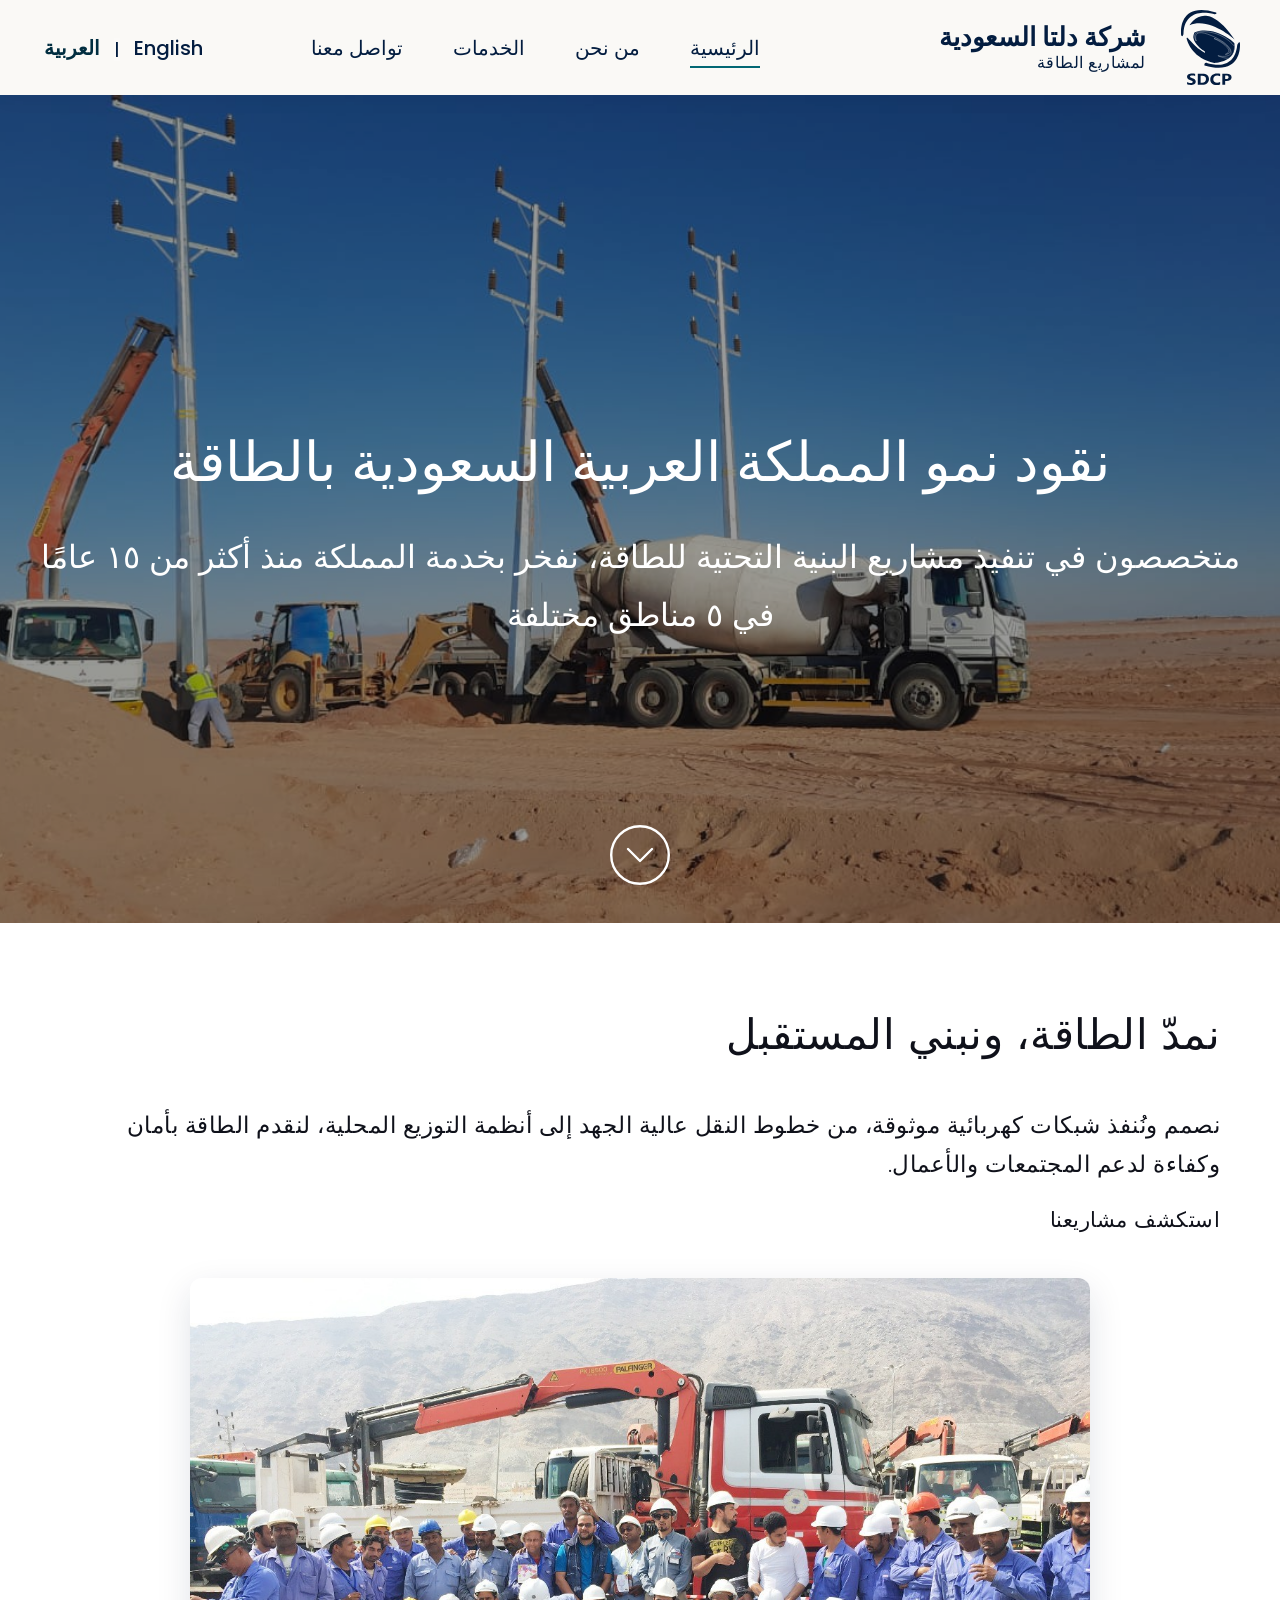
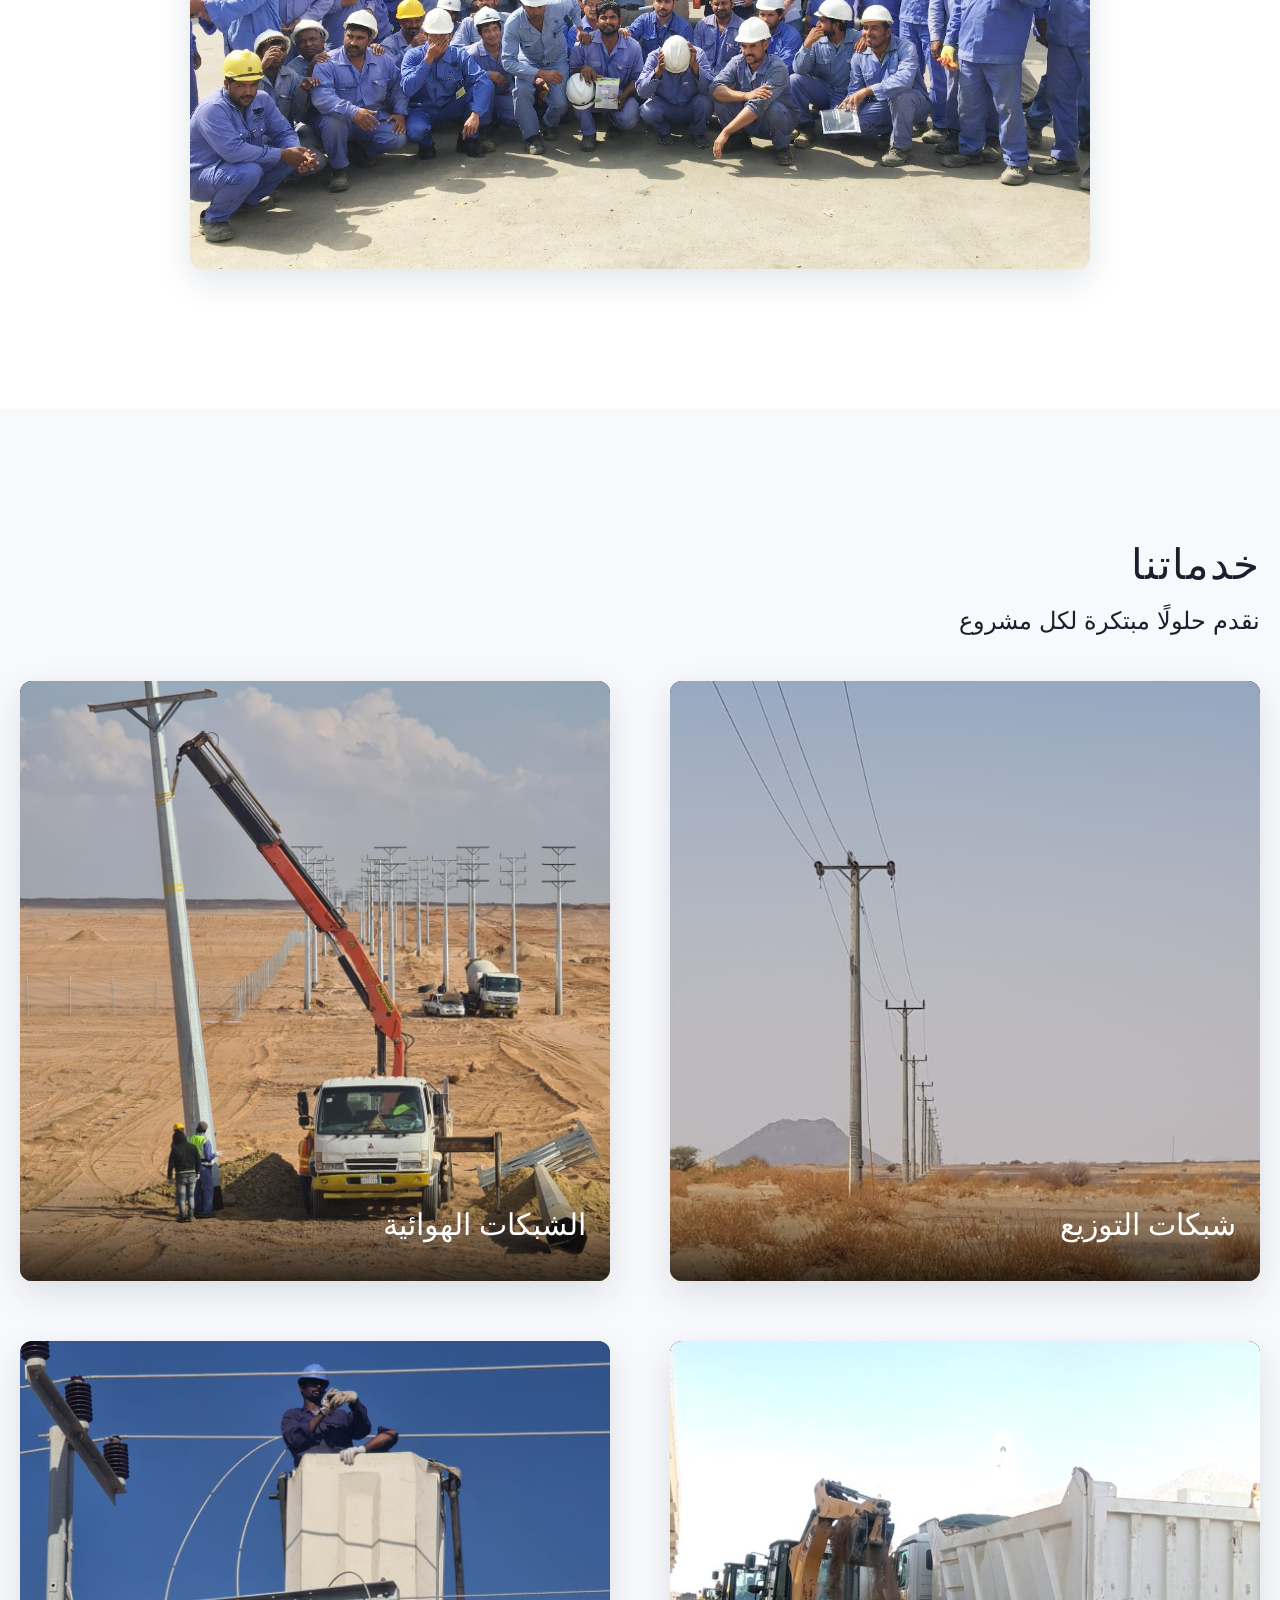
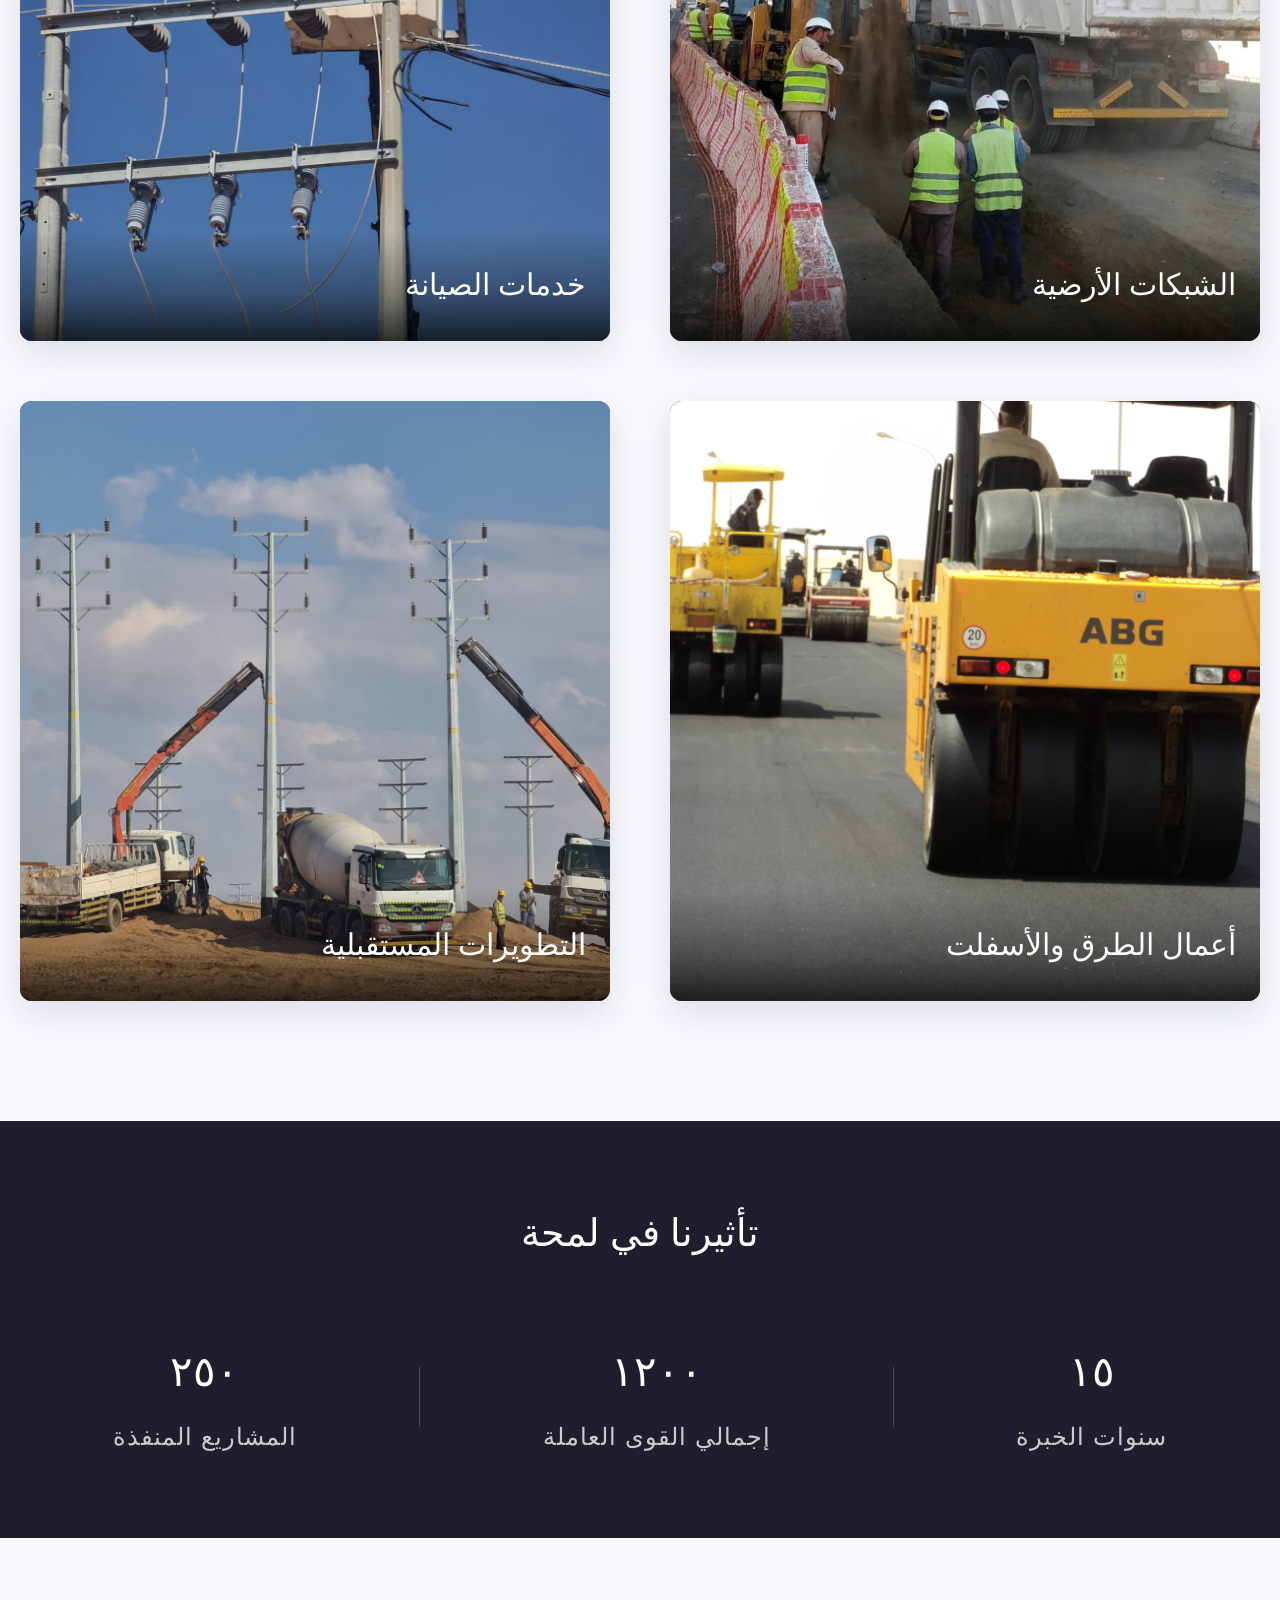
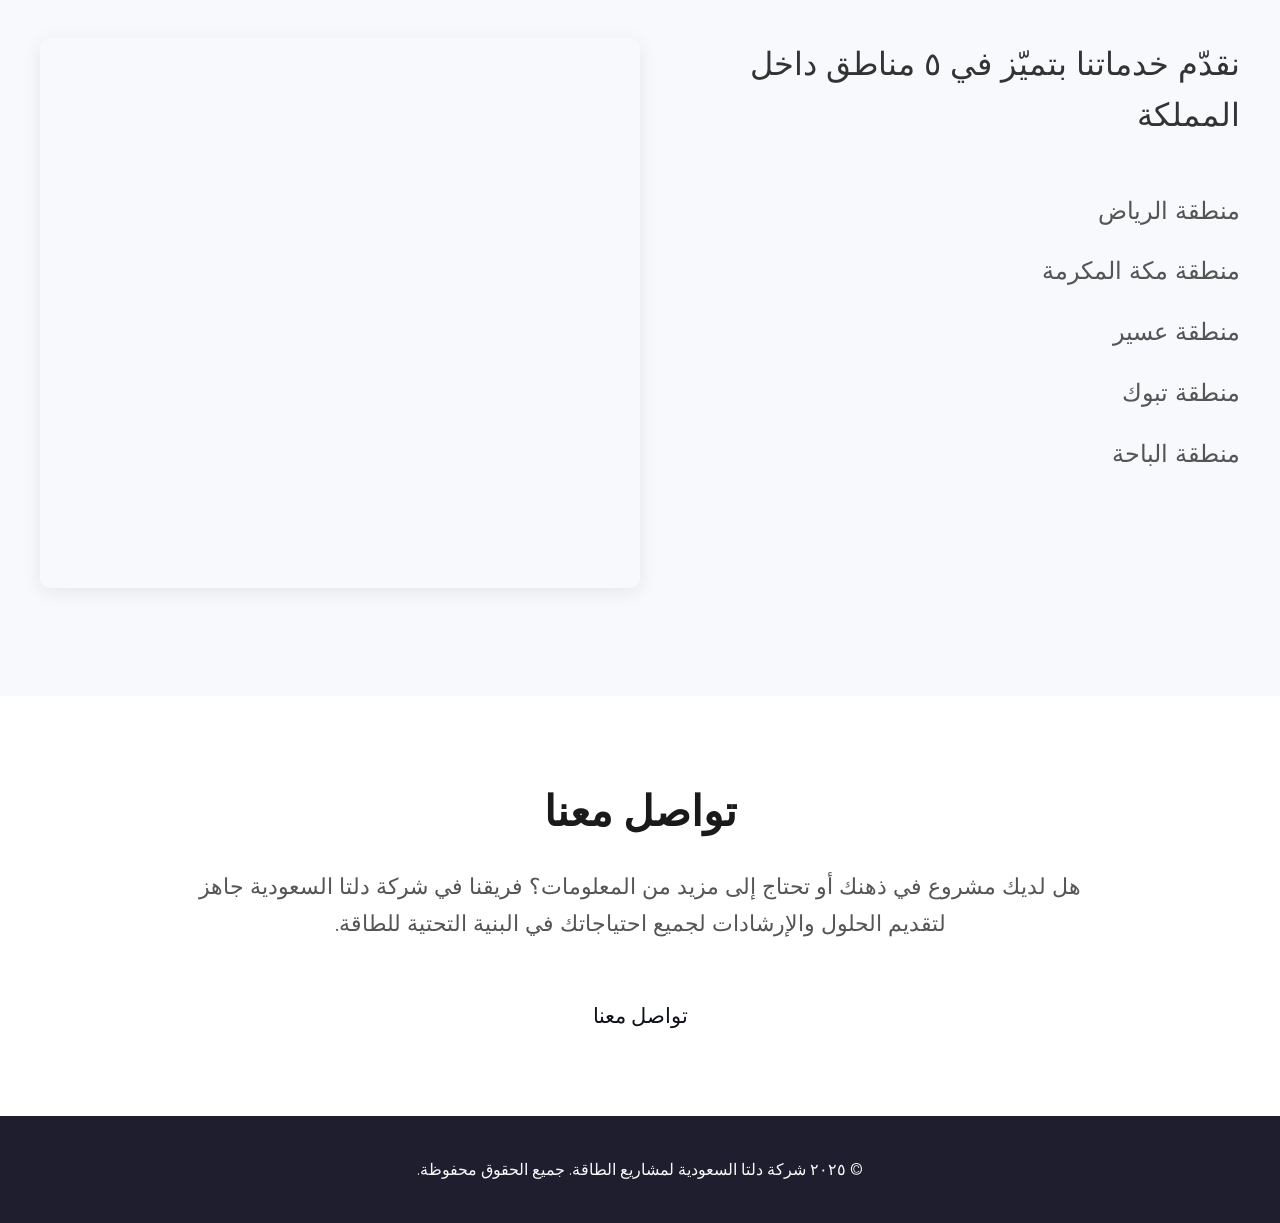
==== commit b020ef15: "Revise site copy for professionalism and EN/AR consistency; fix titles, footer, and content bugs" ====
--- a/ar/index.html
+++ b/ar/index.html
@@ -3,7 +3,7 @@
 <head>
   <meta charset="UTF-8">
   <meta name="viewport" content="width=device-width, initial-scale=1.0">
-  <title>Homepage | SDCP</title>
+  <title>الرئيسية | شركة دلتا السعودية</title>
 
   <!-- Favicon (cropped from the navbar logo mark) — linked first, before
        the Google Fonts request and stylesheets, so the browser fetches it
@@ -77,7 +77,7 @@
     <h2>نقود نمو المملكة العربية السعودية بالطاقة</h2>
     <p>
       متخصصون في تنفيذ مشاريع البنية التحتية للطاقة،
-      نخدم المملكة منذ أكثر من ٢٠ عامًا، ونعمل في سبع مناطق مختلفة
+      نفخر بخدمة المملكة منذ أكثر من ١٥ عامًا في ٥ مناطق مختلفة
     </p>
   </div>
 
@@ -102,7 +102,7 @@
     <div class="business-item">
       <div class="business-text">
         <!-- <h2>Powering Communities Empowering Progress</h2> -->
-        <h2>نمدّ الطاق ونبني المستقبل</h2>
+        <h2>نمدّ الطاقة، ونبني المستقبل</h2>
         <p>
          نصمم ونُنفذ شبكات كهربائية موثوقة، من خطوط النقل عالية الجهد إلى أنظمة التوزيع المحلية، لنقدم الطاقة بأمان وكفاءة لدعم المجتمعات والأعمال.
         </p>
@@ -191,7 +191,7 @@
   <div class="locations-container">
     <div class="locations-text">
       <p class="locations-intro">
-        نقدم خدماتنا في ٥ مناطق داخل المملكة
+        نقدّم خدماتنا بتميّز في ٥ مناطق داخل المملكة
       </p>
 
       <ul class="locations-list">
--- a/styles/responsive.css
+++ b/styles/responsive.css
@@ -273,7 +273,60 @@
   }
 }
 
+@media (max-width: 768px) {
+  /* contact.css sets a fixed 100px top+bottom padding on .contact-section
+     (sized for a spacious 2-column desktop layout); left untouched, it
+     leaves large empty gaps above "Our Head Office" and below the form
+     card once everything stacks into a single column on mobile. */
+  .contact-section {
+    padding: 60px 20px;
+  }
+}
+
+/* =========================
+   Section vertical padding (mobile)
+   Several full-width sections carry a fixed 80-120px top/bottom padding
+   in styles.css/about.css/services.css, sized for spacious desktop
+   layouts. Left as-is, that padding doesn't shrink with the viewport
+   and reads as large dead empty space above/below each section on
+   phones (reported on both the English and Arabic homepage). Scale
+   it down here instead.
+========================= */
+@media (max-width: 768px) {
+  .business-lines {
+    padding: 50px 20px;
+  }
+
+  .services {
+    padding: 60px 20px;
+  }
+
+  .key-figures {
+    padding: 50px 0;
+  }
+
+  .locations {
+    padding: 60px 0;
+  }
+
+  .who-we-are {
+    padding: 60px 0;
+  }
+
+  .divisions-section {
+    padding-top: 60px;
+  }
+
+  .services-section {
+    padding: 60px 0;
+  }
+}
+
 @media (max-width: 480px) {
+  .contact-section {
+    padding: 50px 16px;
+  }
+
   .contact-form {
     padding: 26px;
   }
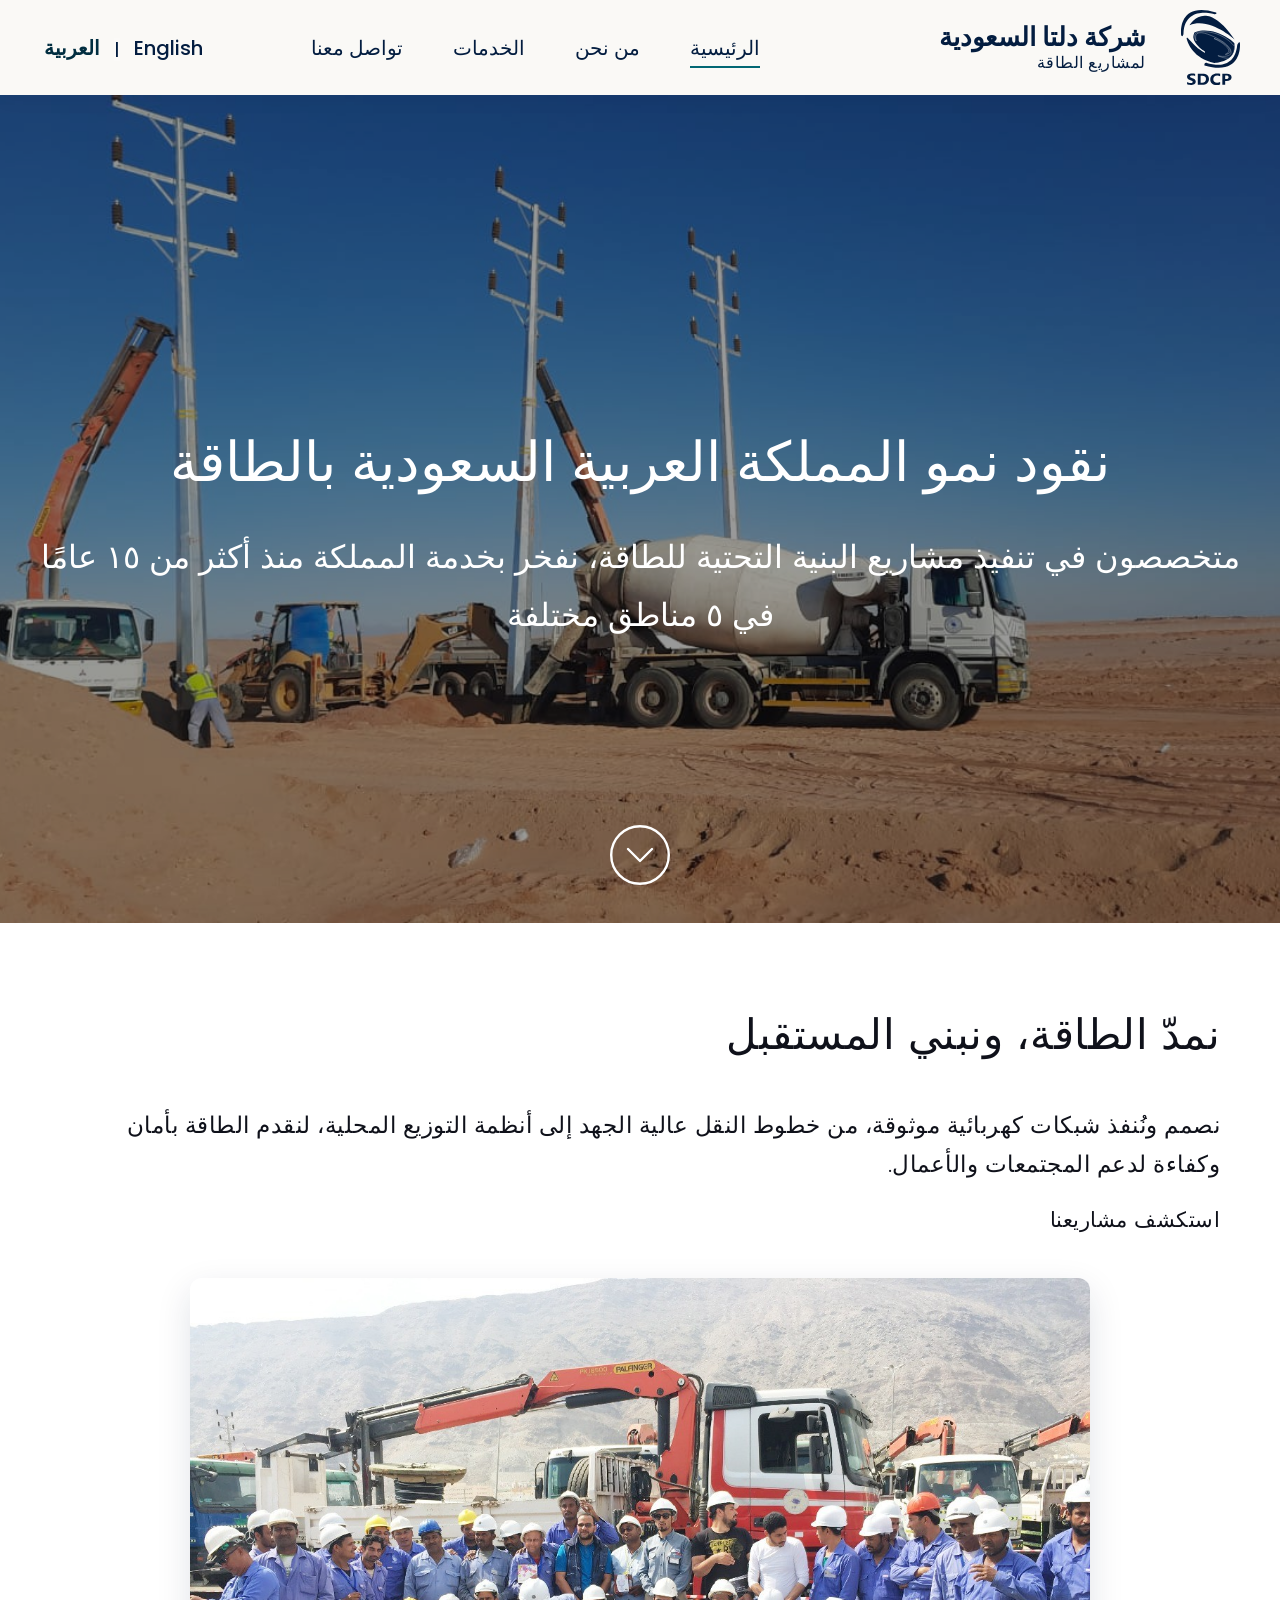
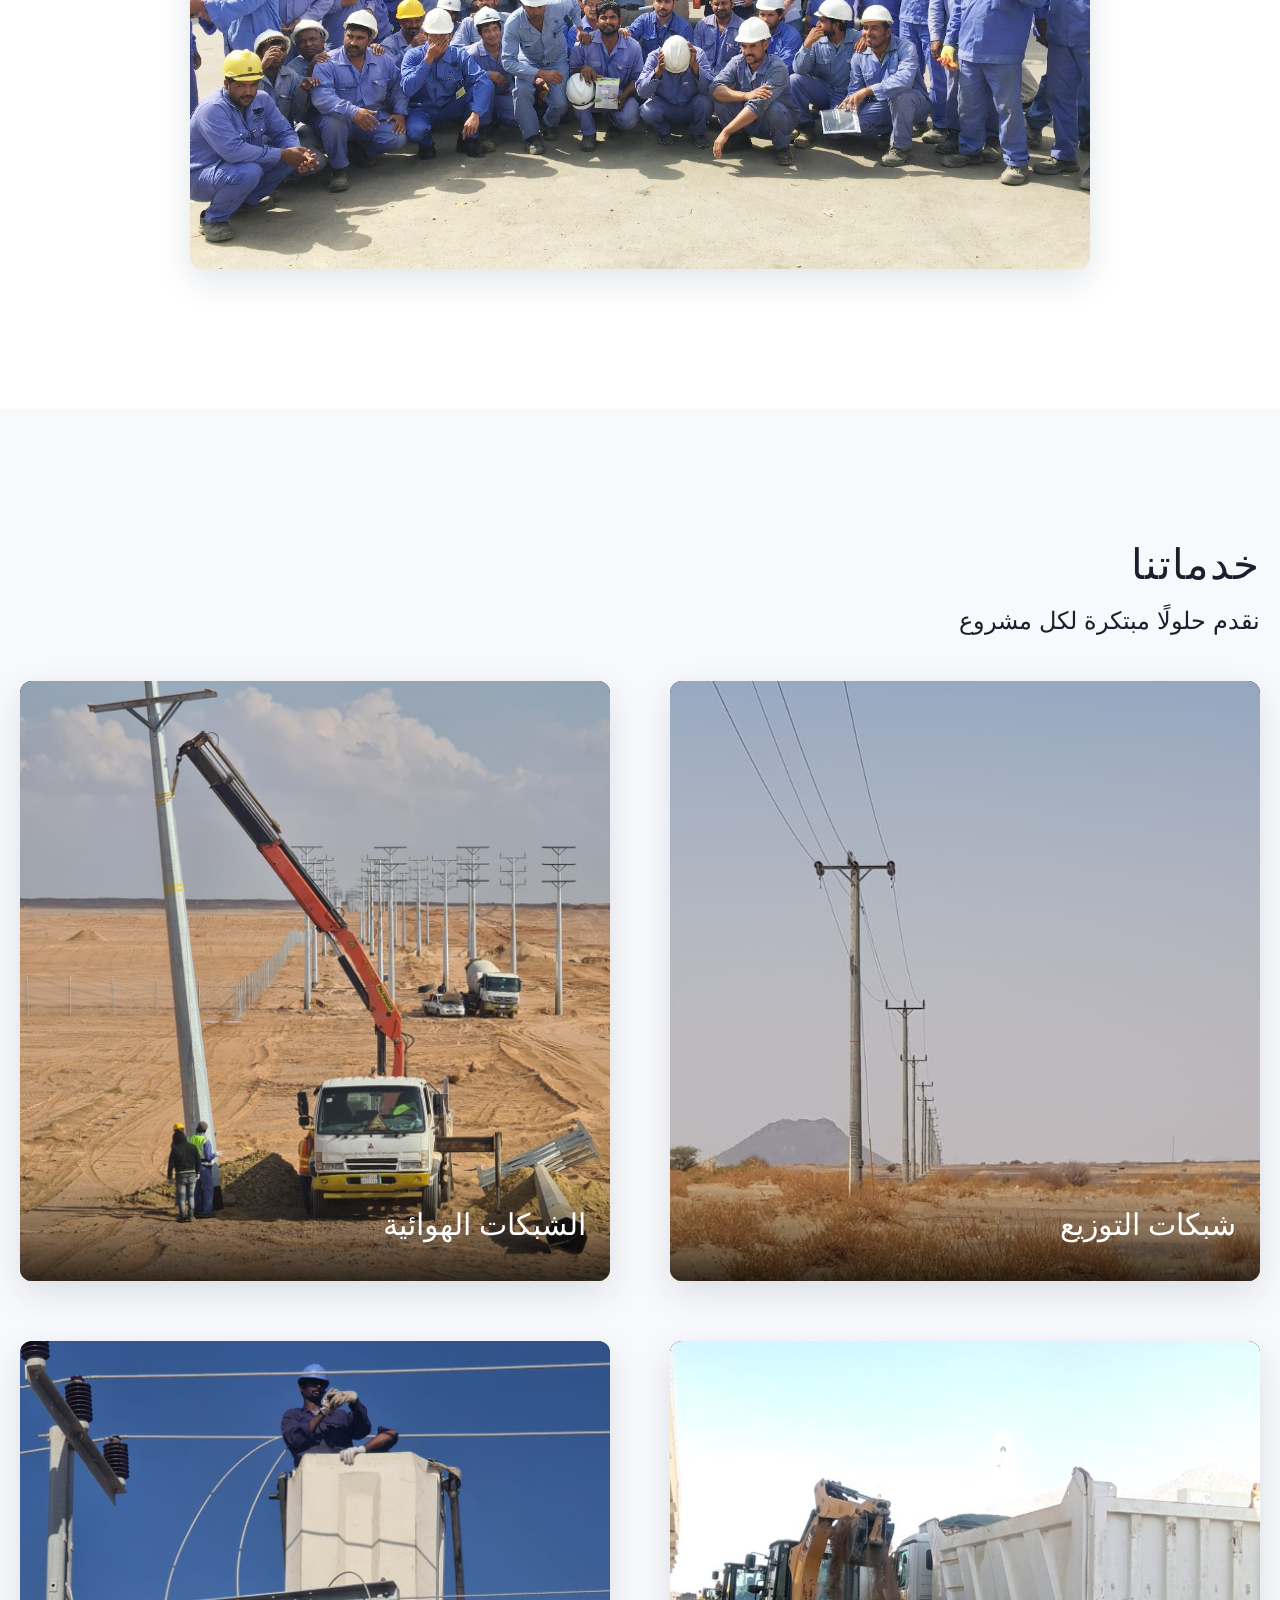
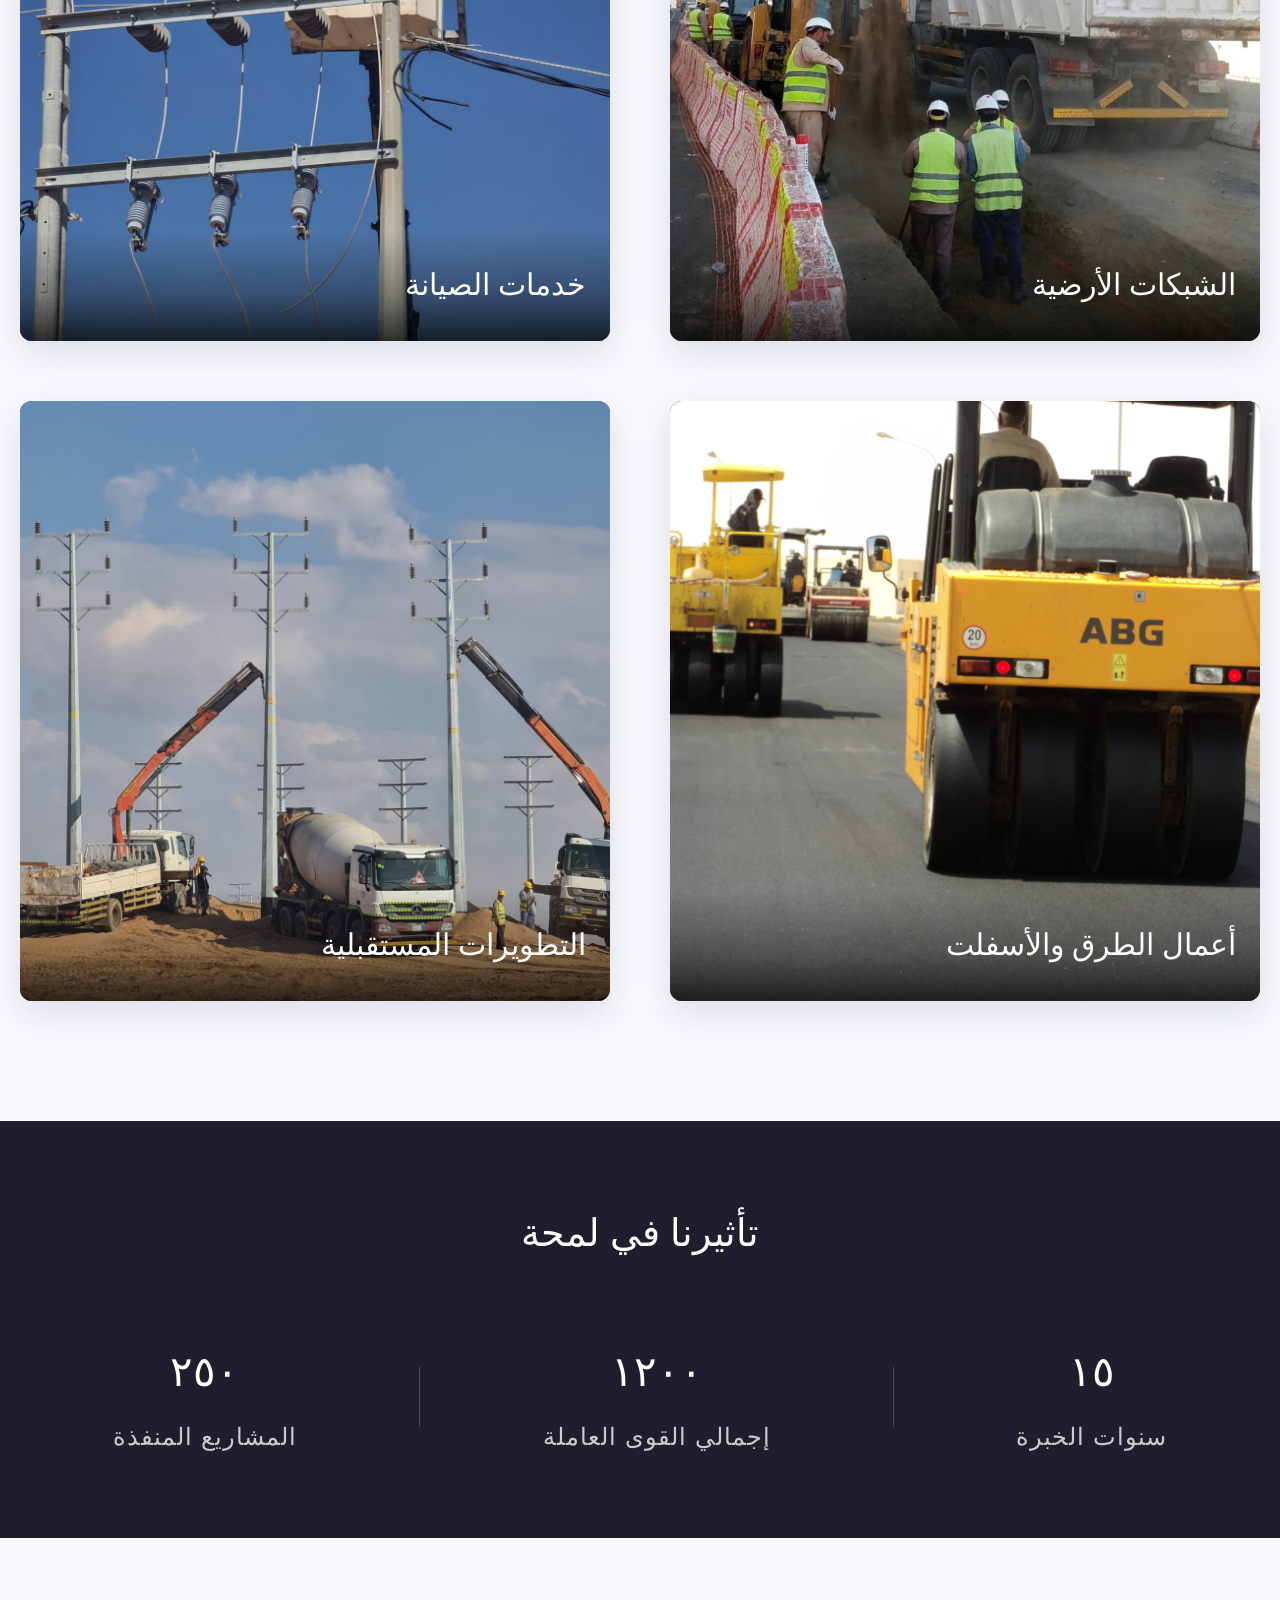
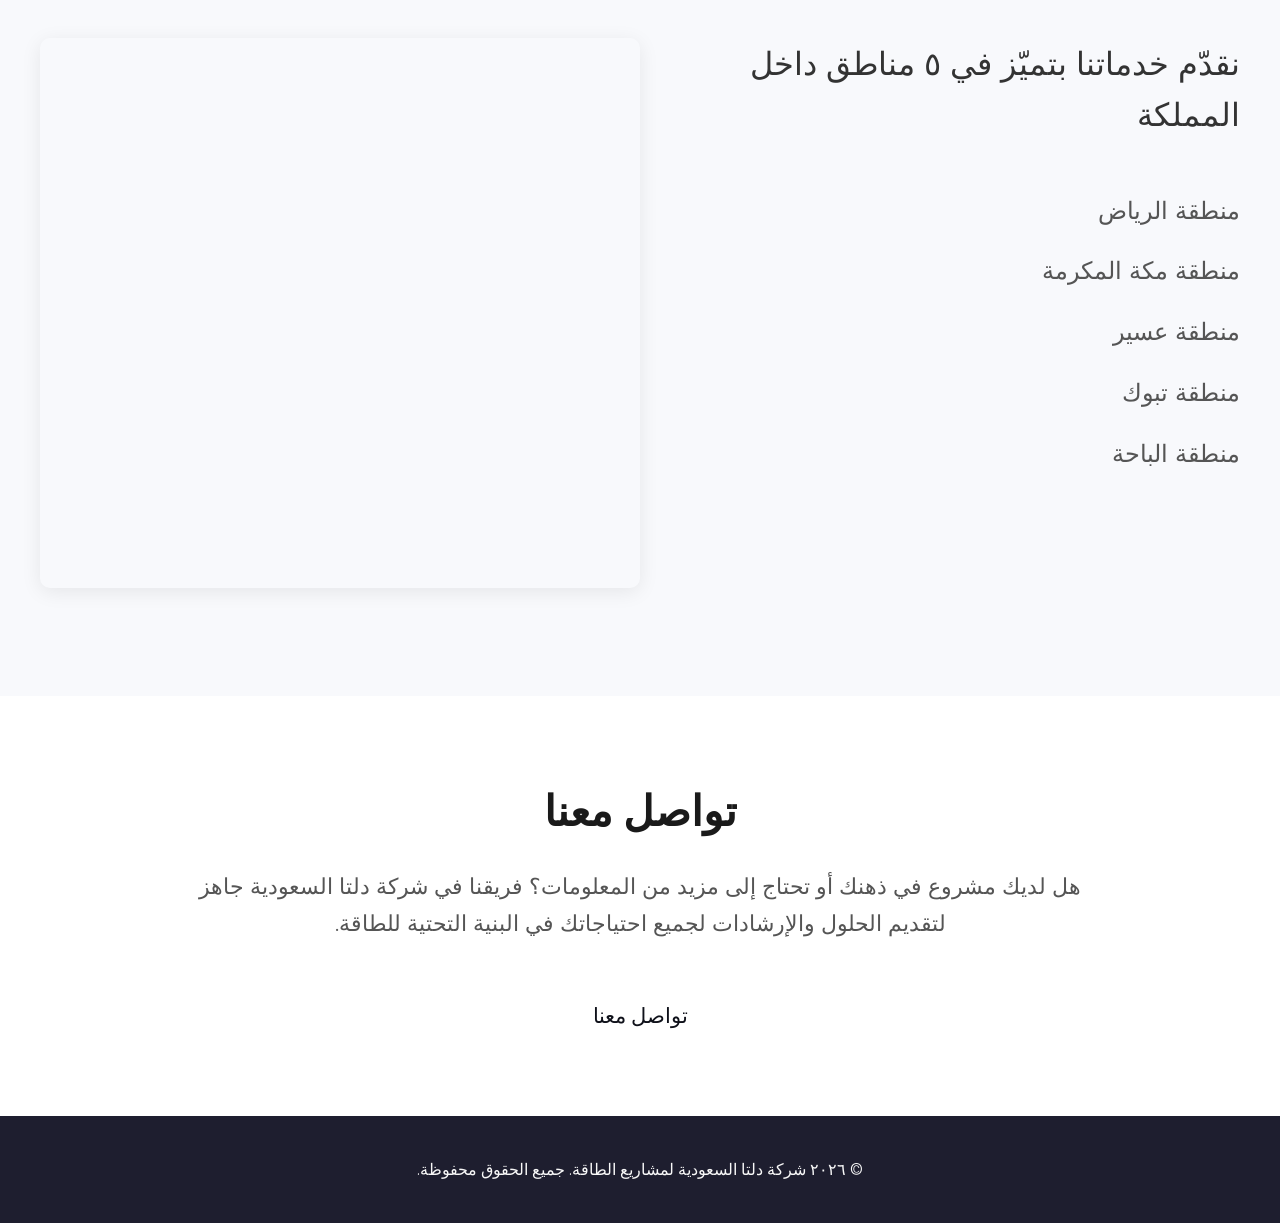
==== commit 6cfa991c: "Fix phone/fax digit order, center contact form on mobile, update copyright to 2026, fix Arabic addre" ====
--- a/ar/index.html
+++ b/ar/index.html
@@ -250,7 +250,7 @@
 
 <footer class="footer">
   <div class="footer-container">
-    <p>© ٢٠٢٥ شركة دلتا السعودية لمشاريع الطاقة. جميع الحقوق محفوظة.</p>
+    <p>© ٢٠٢٦ شركة دلتا السعودية لمشاريع الطاقة. جميع الحقوق محفوظة.</p>
   </div>
 </footer>
 
--- a/styles/responsive.css
+++ b/styles/responsive.css
@@ -129,6 +129,17 @@
     align-items: flex-start;
   }
 
+  /* styles.css sets flex: 1 1 400px on both children as a WIDTH hint for
+     the desktop side-by-side layout. flex-basis is main-axis relative, so
+     once .business-item switches to a column above, that same 400px
+     applies to HEIGHT instead — forcing each box to be at least 400px
+     tall regardless of its actual (much shorter) content, which is what
+     left the large empty gaps below the button and around the photo. */
+  .business-text,
+  .business-image {
+    flex: 1 1 auto;
+  }
+
   .business-image {
     margin-top: 10px;
     width: 100%;
@@ -264,6 +275,13 @@
   .contact-grid {
     grid-template-columns: 1fr;
     gap: 40px;
+    /* contact.css sets align-items:start so the two desktop columns'
+       tops line up instead of stretching to equal height. Once the
+       grid collapses to a single column here, that same property
+       controls horizontal alignment instead — shrinking the form card
+       to its content width and pinning it to the left (or right in
+       RTL) instead of spanning the full column. Stretch it back out. */
+    align-items: stretch;
   }
 }
 
